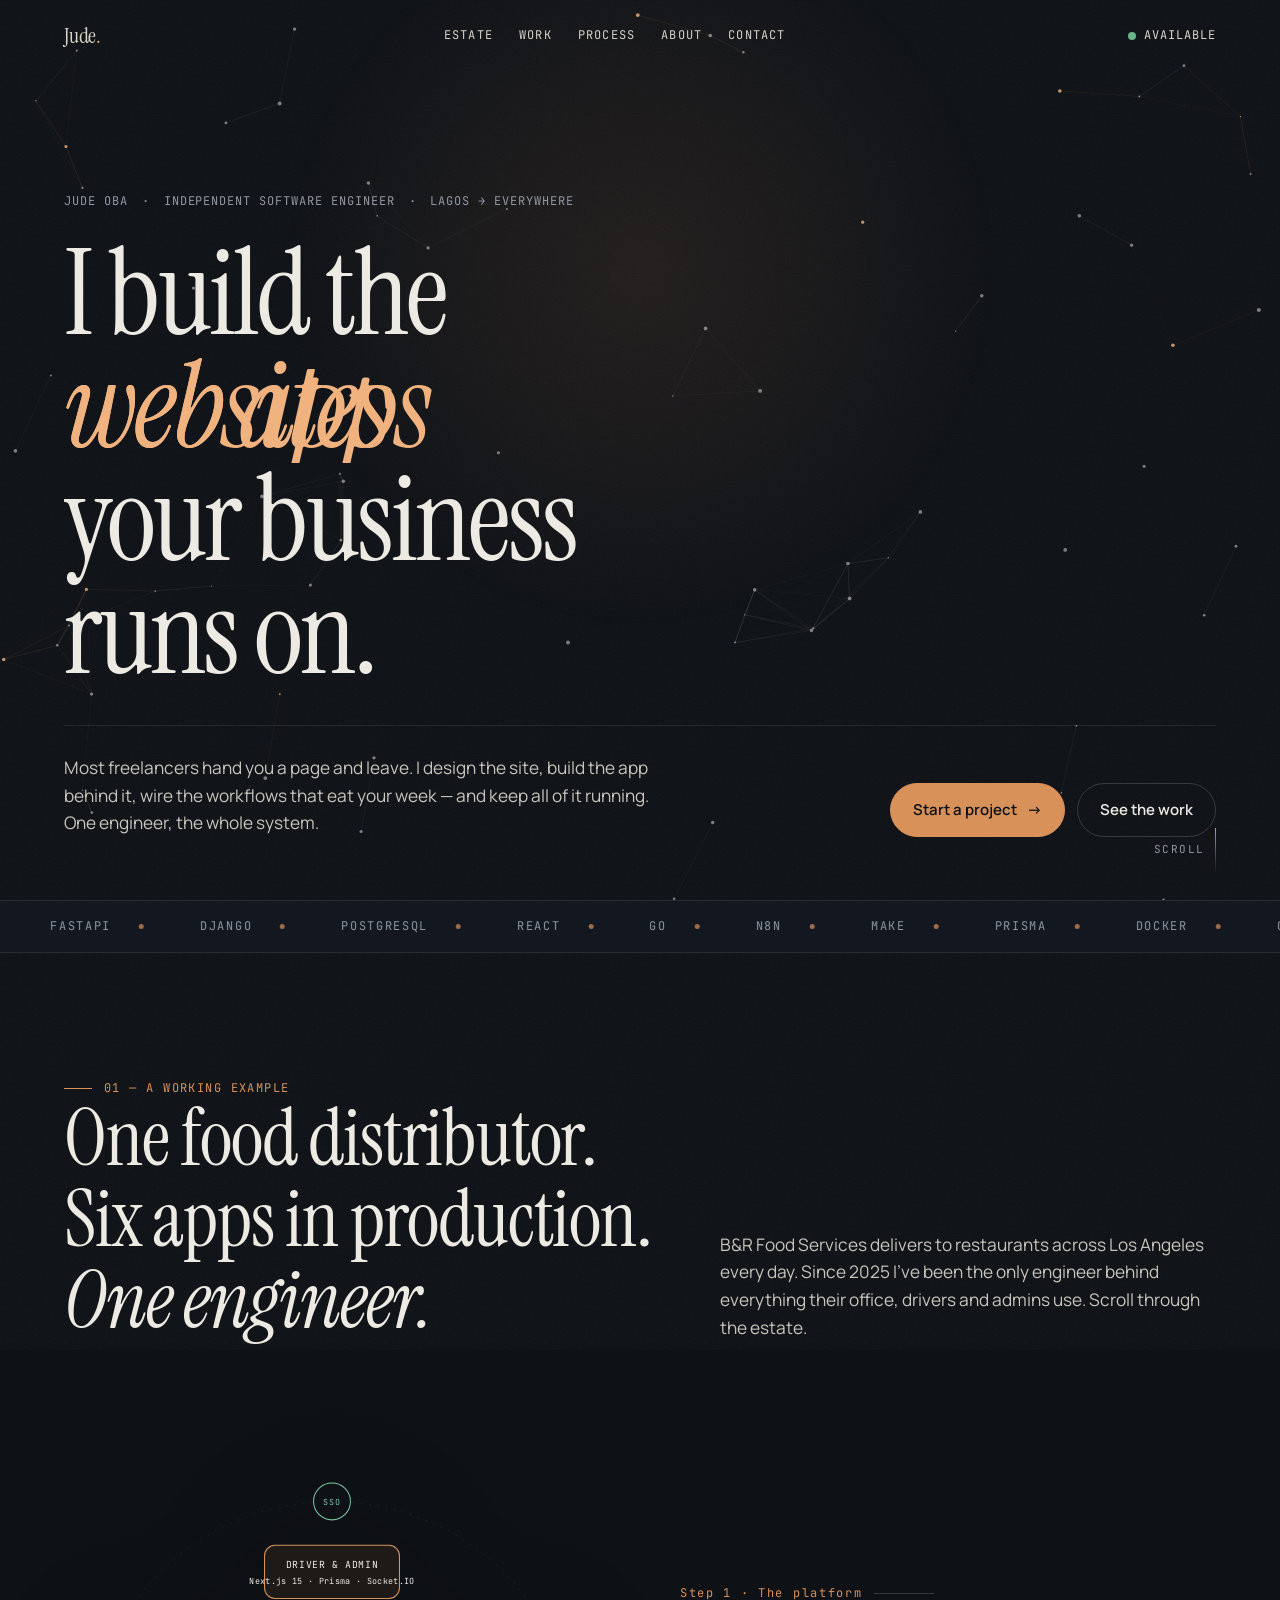
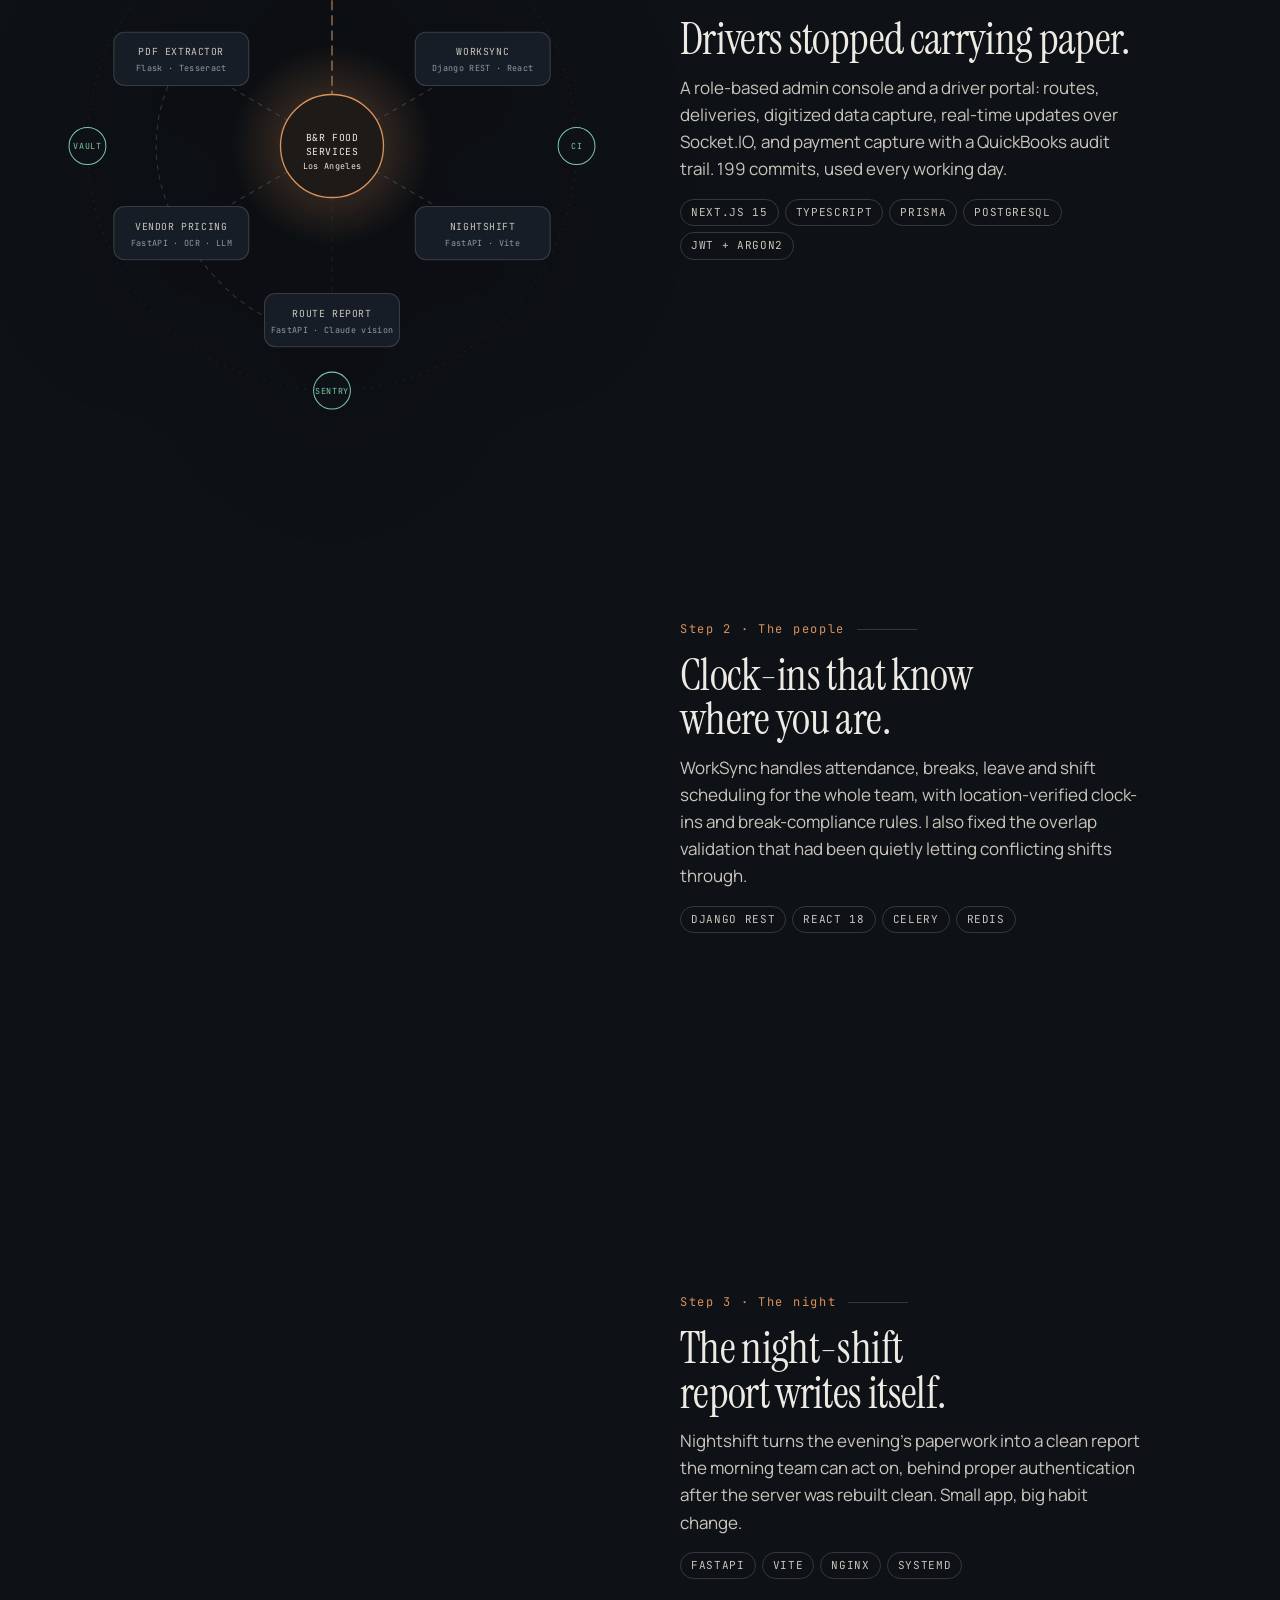
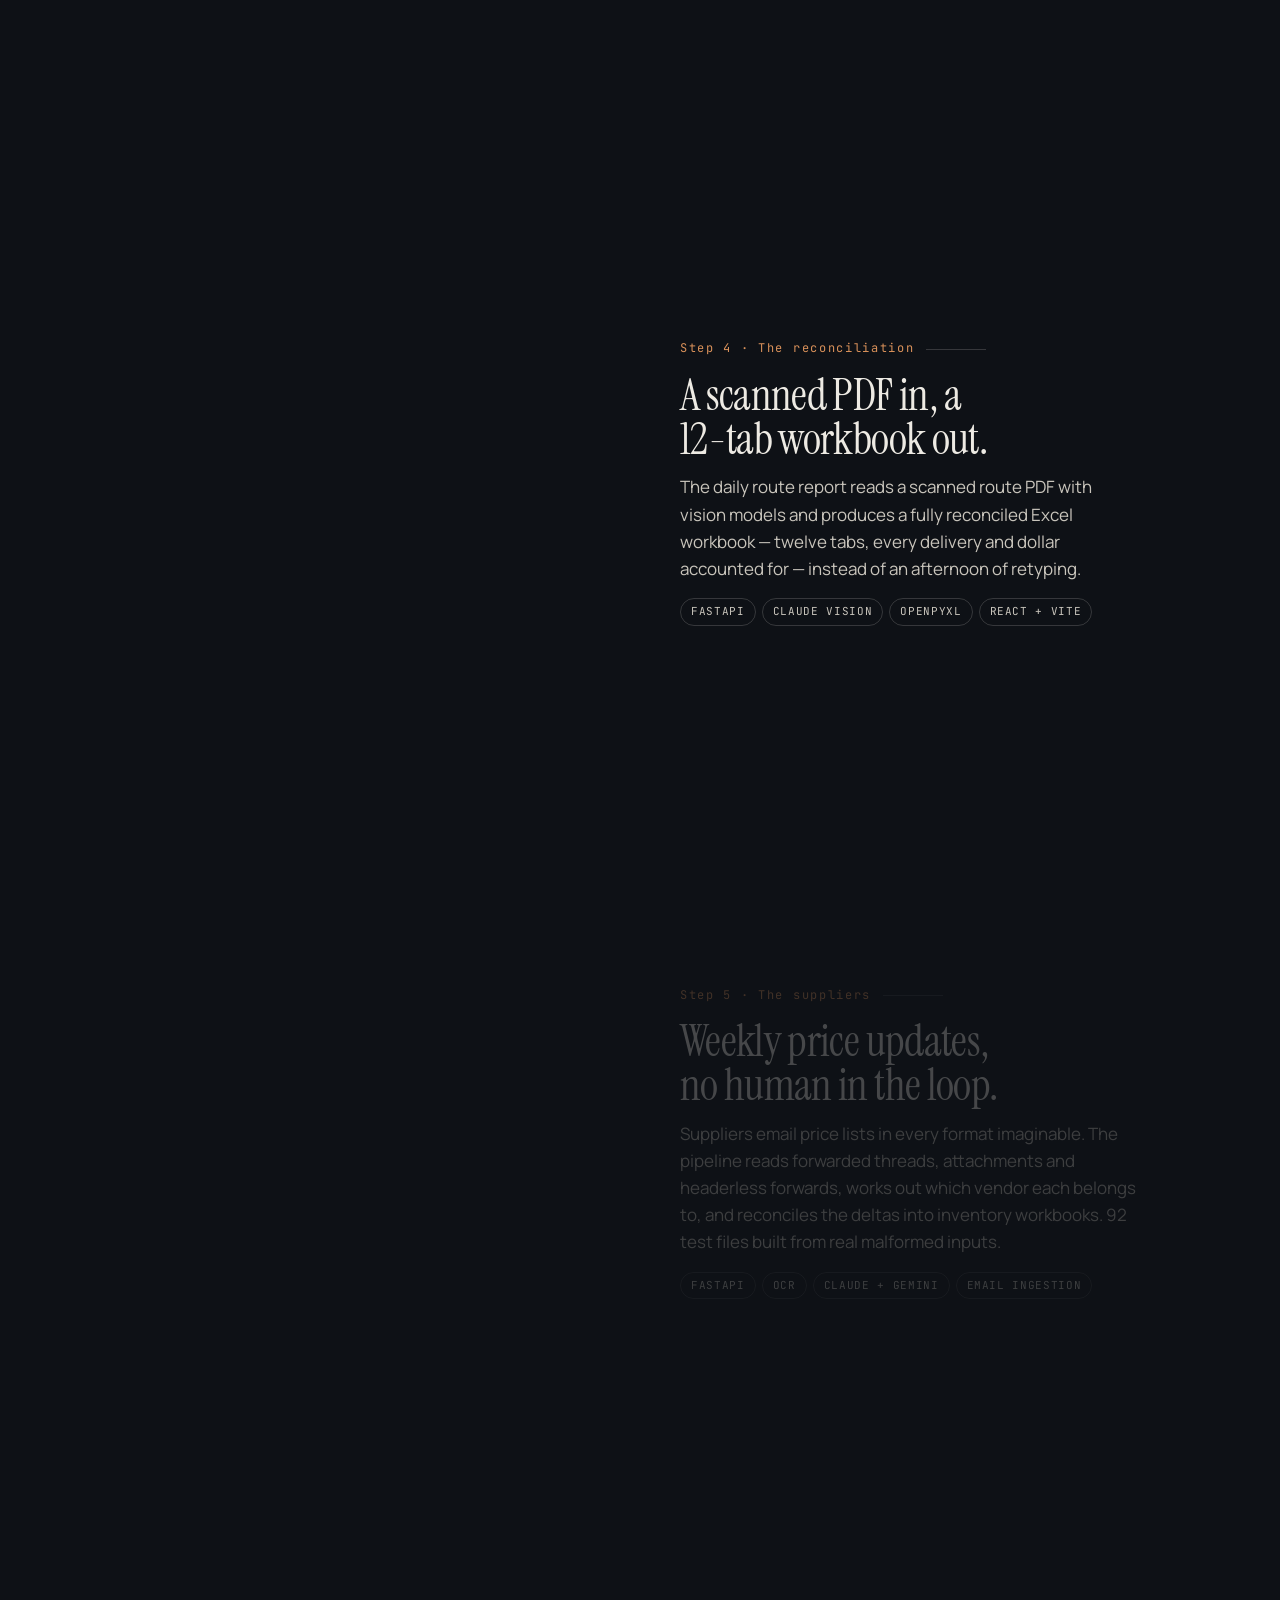
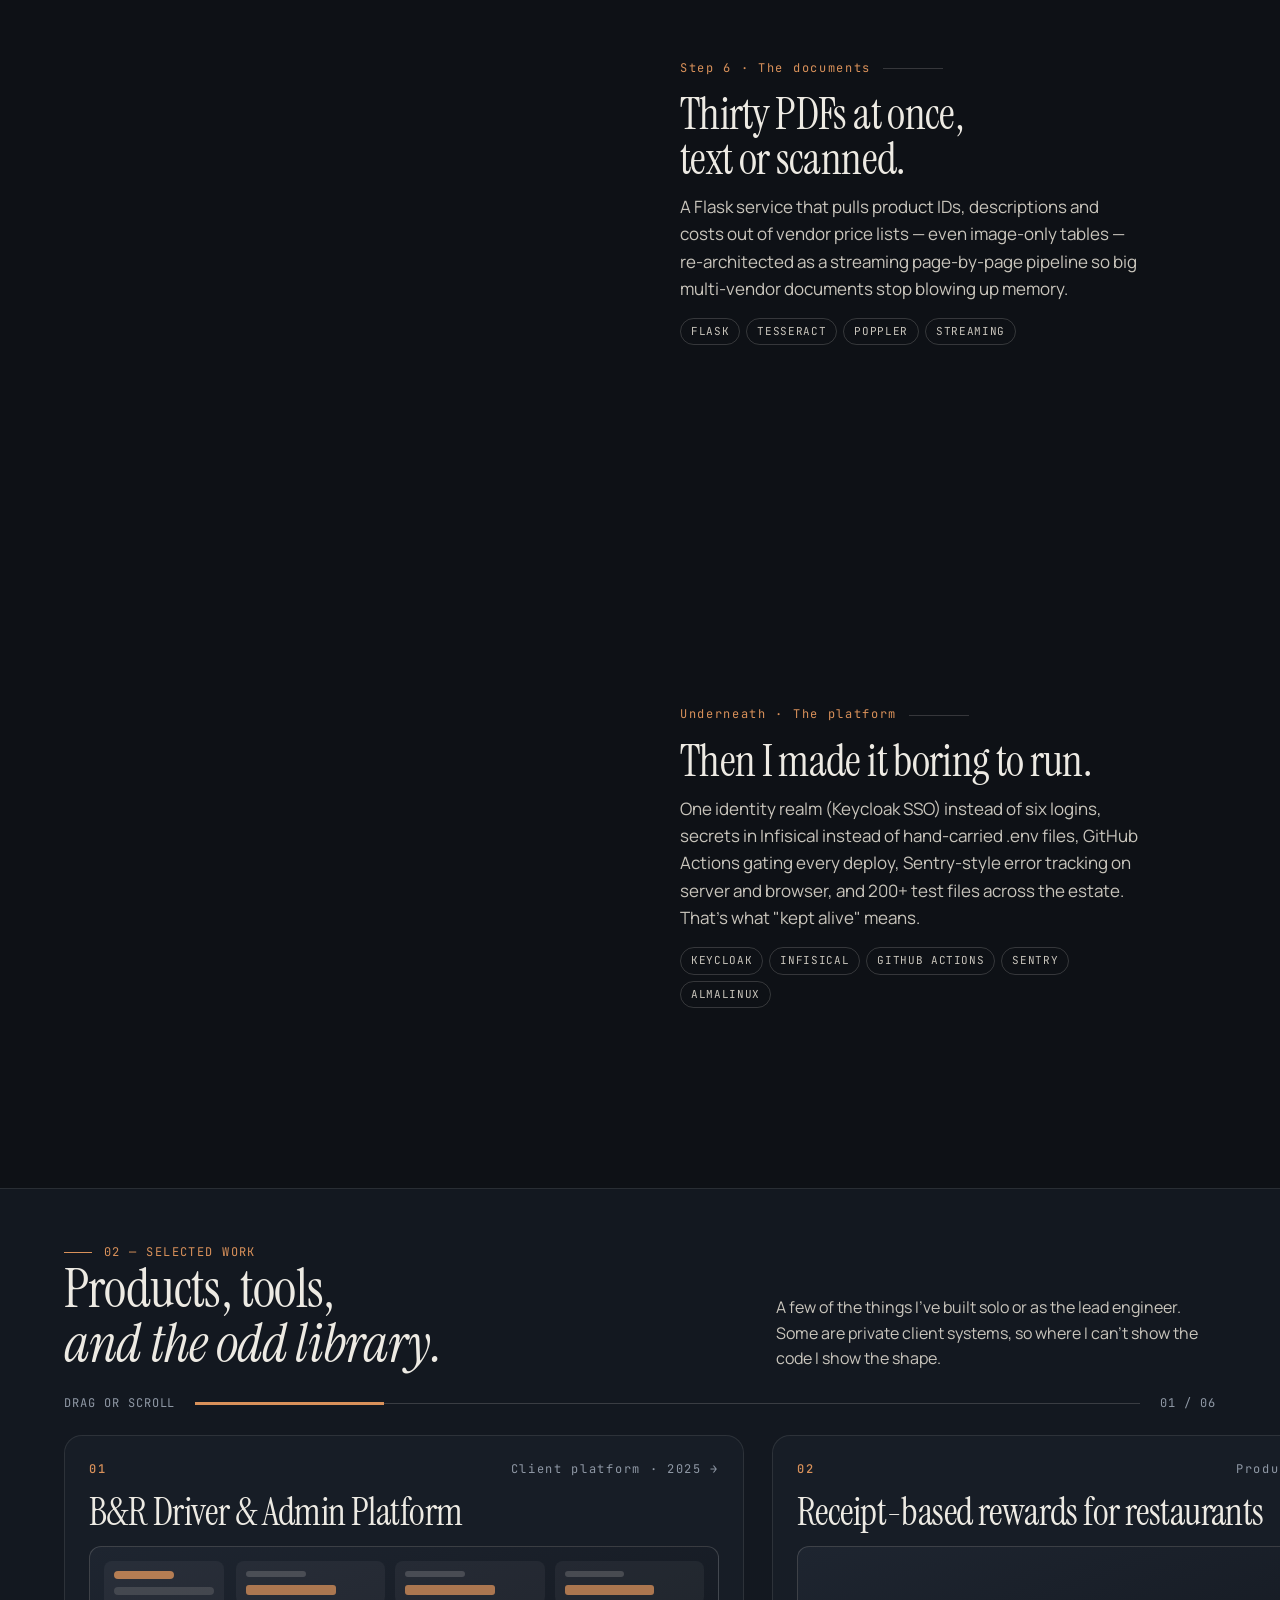
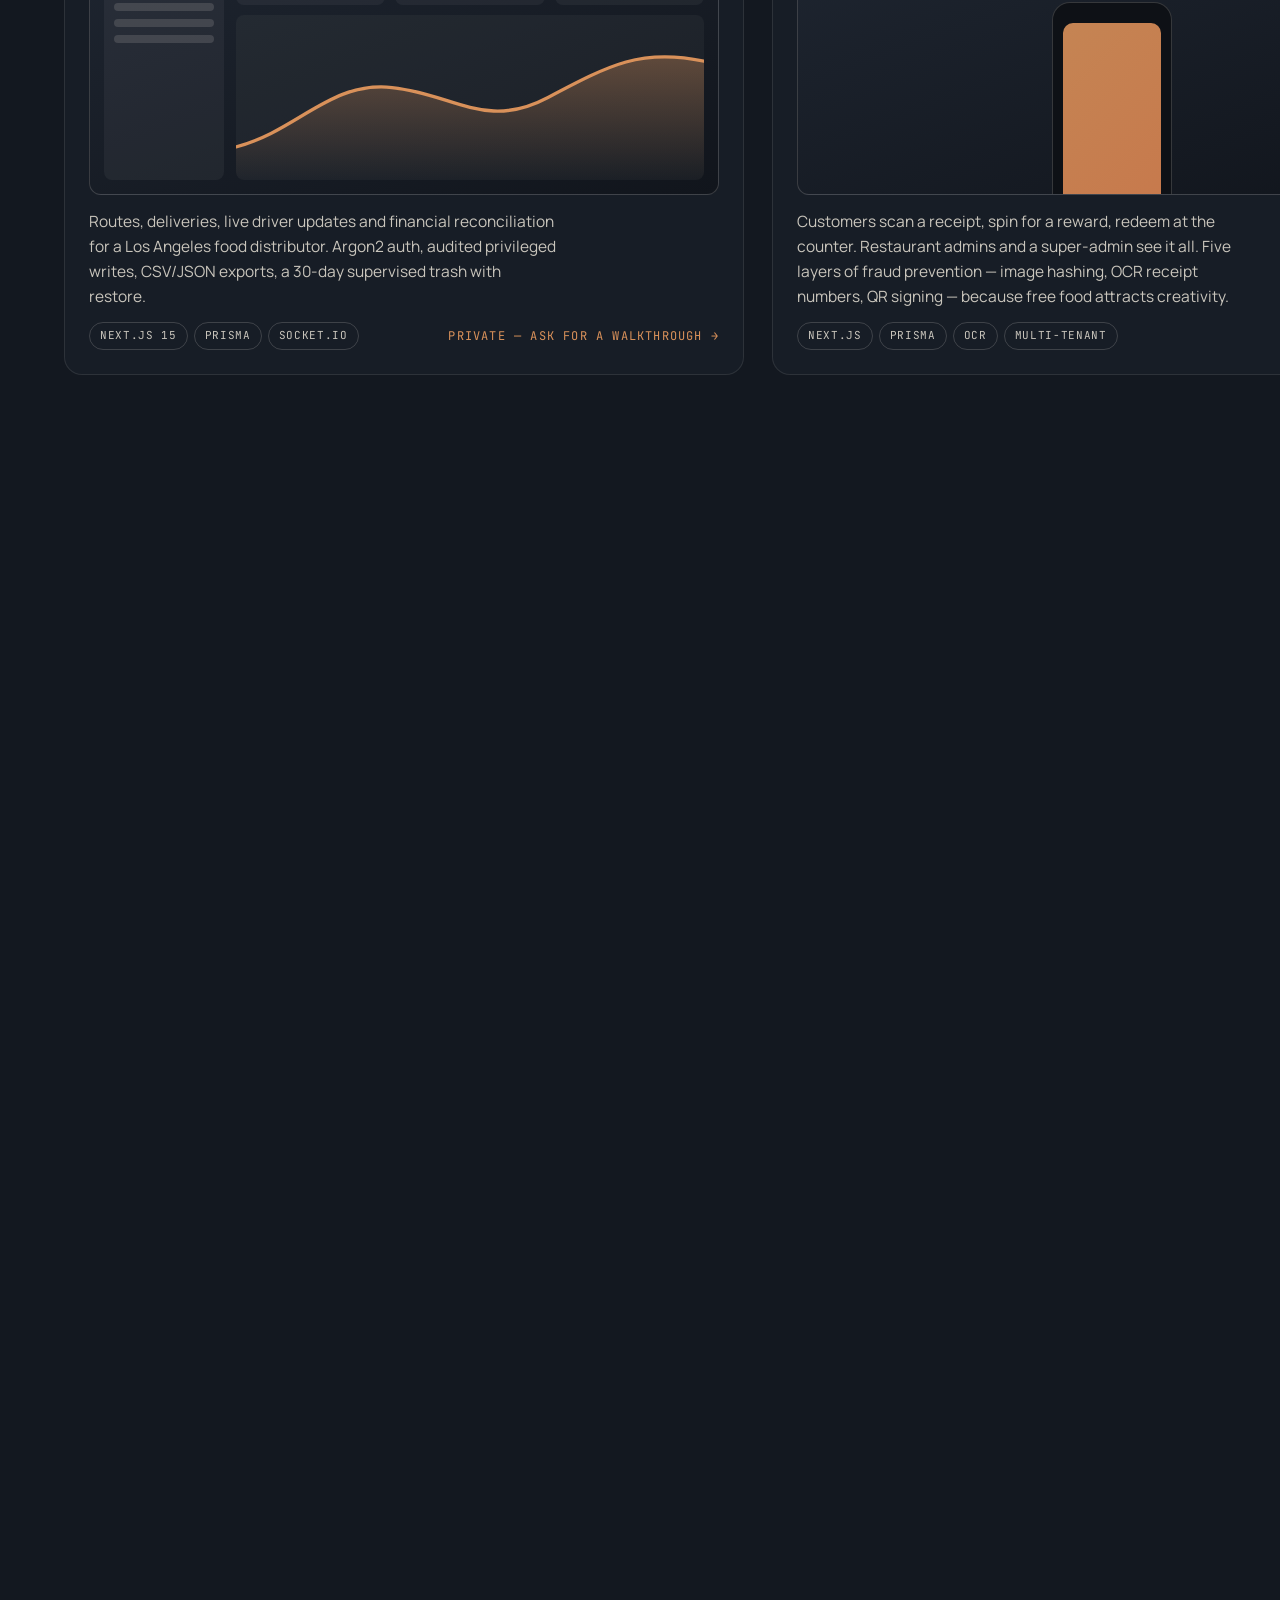
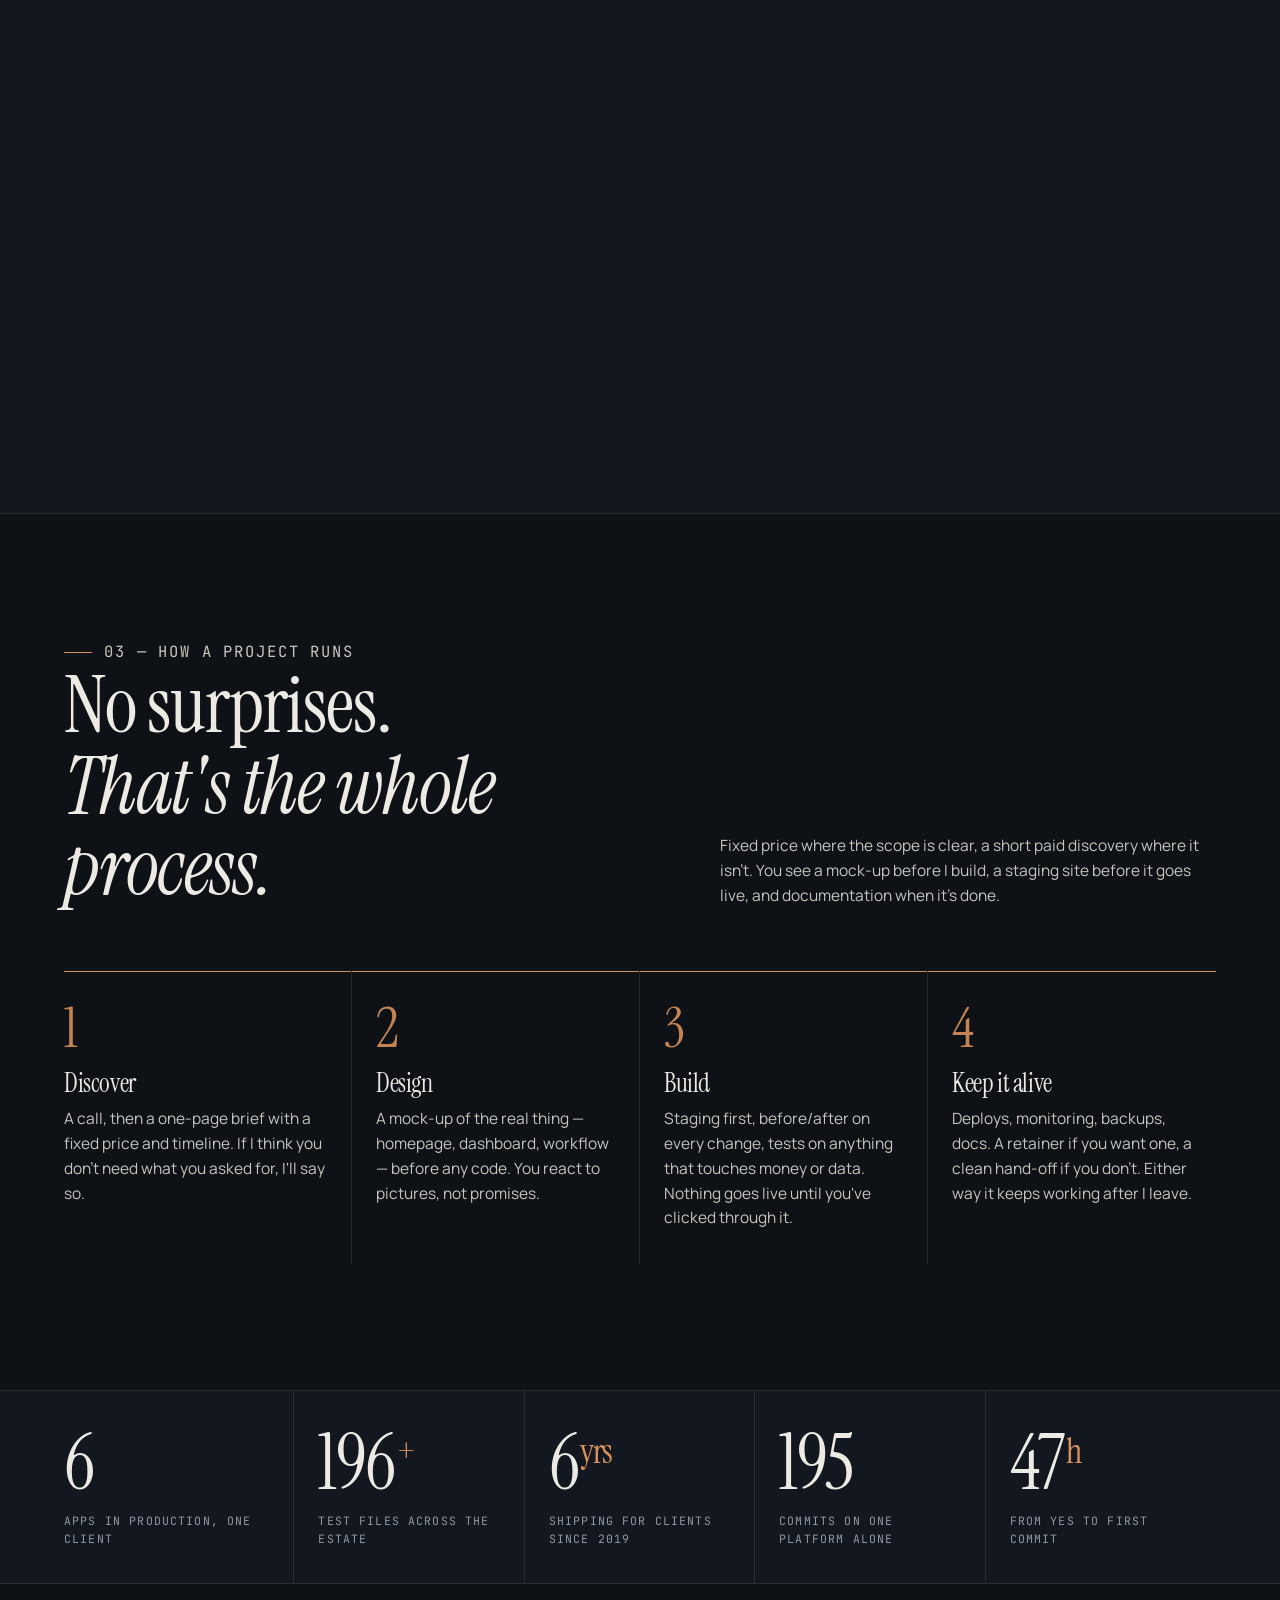
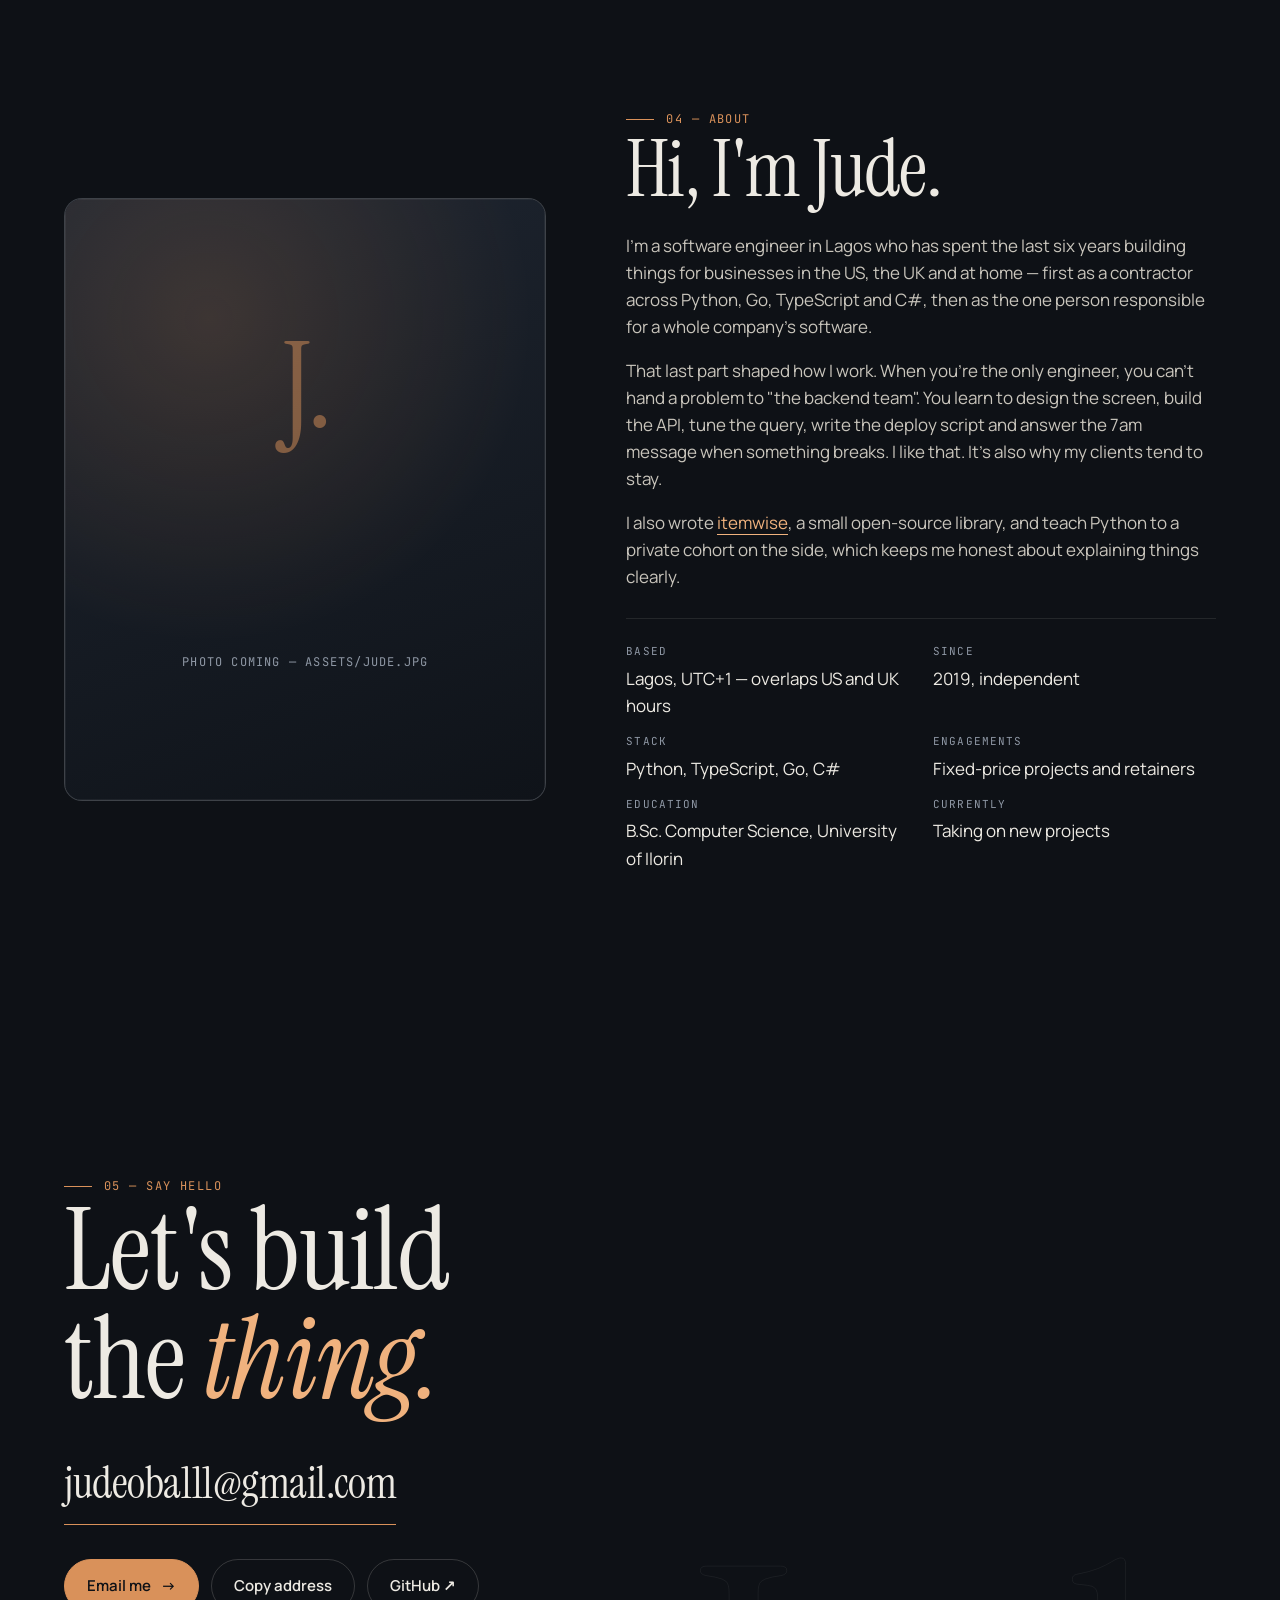
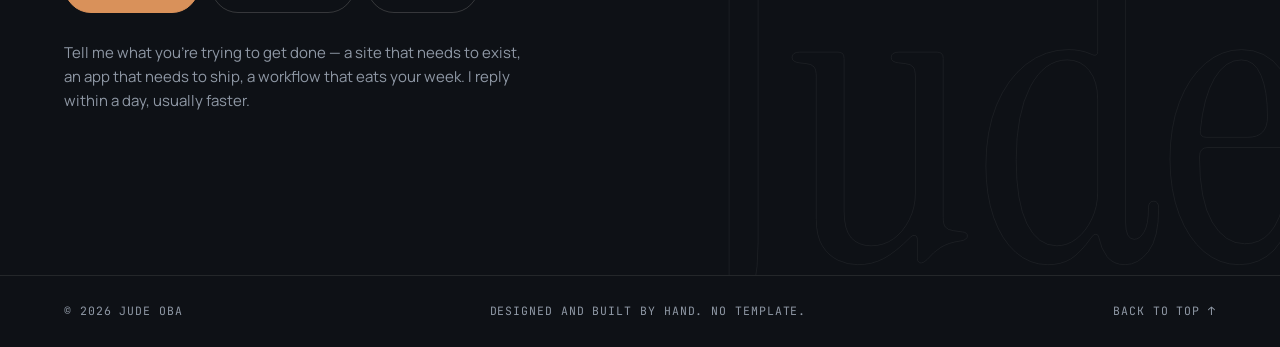
==== index.html @ 5d30a0a3 "Portfolio: scrollytelling site for judedesigns.github.io" ====
<!doctype html>
<html lang="en" class="no-js">
<head>
<meta charset="utf-8">
<meta name="viewport" content="width=device-width,initial-scale=1,viewport-fit=cover">
<title>Jude Oba — websites, web apps and automations, built as one system</title>
<meta name="description" content="Jude Oba is an independent software engineer who designs, builds and keeps alive the websites, web apps and automations small businesses run on. Remote, UTC+1.">
<meta name="theme-color" content="#0E1116">
<meta property="og:title" content="Jude Oba — I build the systems businesses run on">
<meta property="og:description" content="Websites, web apps and automations — designed, built and kept alive by one engineer.">
<meta property="og:type" content="website">
<meta property="og:url" content="https://judedesigns.github.io/">
<meta property="og:image" content="https://judedesigns.github.io/assets/og.png">
<link rel="icon" href="assets/favicon.svg" type="image/svg+xml">
<link rel="preconnect" href="https://fonts.googleapis.com">
<link rel="preconnect" href="https://fonts.gstatic.com" crossorigin>
<link rel="stylesheet" href="https://fonts.googleapis.com/css2?family=Instrument+Serif:ital@0;1&family=Manrope:wght@400;500;600;700&family=JetBrains+Mono:wght@400;500&display=swap">
<link rel="stylesheet" href="styles.css">
<script>document.documentElement.classList.replace('no-js','js')</script>
</head>
<body>

<div class="intro" id="intro" aria-hidden="true"><span>Jude Oba</span></div>
<div class="glow" aria-hidden="true"></div>
<div class="grain" aria-hidden="true"></div>
<div class="progress" aria-hidden="true"><i id="progress"></i></div>

<header class="nav">
  <a class="brand" href="#top">Jude<span>.</span></a>
  <ul>
    <li><a href="#estate">Estate</a></li>
    <li><a href="#work">Work</a></li>
    <li><a href="#process">Process</a></li>
    <li><a href="#about">About</a></li>
    <li><a href="#contact">Contact</a></li>
  </ul>
  <a class="status" href="#contact"><i></i>Available</a>
</header>

<main id="top">

<!-- ============ HERO ============ -->
<section class="hero" id="hero">
  <canvas id="field" aria-hidden="true"></canvas>
  <div class="wrap">
    <div class="kicker" data-reveal>
      <span class="mono">Jude Oba</span>
      <span class="mono">·</span>
      <span class="mono">Independent software engineer</span>
      <span class="mono">·</span>
      <span class="mono">Lagos → everywhere</span>
    </div>
    <h1 id="h1">
      <span class="line" data-reveal-line><span>I build the</span></span>
      <span class="line" data-reveal-line><span><em class="rot" id="rot"><span class="on">websites</span><span>web apps</span><span>automations</span><span>whole system</span></em></span></span>
      <span class="line" data-reveal-line><span>your business runs on.</span></span>
    </h1>
    <div class="sub">
      <p class="lede" data-reveal>Most freelancers hand you a page and leave. I design the site, build the app behind it, wire the workflows that eat your week — and keep all of it running. One engineer, the whole system.</p>
      <div class="cta" data-reveal>
        <a class="btn primary" href="#contact">Start a project <span class="arr">→</span></a>
        <a class="btn" href="#work">See the work</a>
      </div>
    </div>
  </div>
  <div class="scroll"><span>Scroll</span><i></i></div>
</section>

<!-- ============ MARQUEE ============ -->
<div class="marquee" aria-hidden="true">
  <div class="track" id="marquee">
    <span>Next.js</span><span>TypeScript</span><span>FastAPI</span><span>Django</span><span>PostgreSQL</span><span>React</span><span>Go</span><span>n8n</span><span>Make</span><span>Prisma</span><span>Docker</span><span>GitHub Actions</span><span>Keycloak</span><span>Claude API</span><span>OCR pipelines</span><span>GSAP</span><span>Tailwind</span><span>Celery</span><span>Redis</span><span>C# / .NET</span>
  </div>
</div>

<!-- ============ ESTATE (scrollytelling) ============ -->
<section class="chapter estate" id="estate">
  <div class="wrap">
    <div class="chapter-head">
      <div>
        <p class="eyebrow" data-reveal>01 — A working example</p>
        <h2 data-reveal>One food distributor.<br>Six apps in production.<br><em>One engineer.</em></h2>
      </div>
      <p class="lede" data-reveal>B&amp;R Food Services delivers to restaurants across Los Angeles every day. Since 2025 I've been the only engineer behind everything their office, drivers and admins use. Scroll through the estate.</p>
    </div>

    <div class="stage">
      <div class="sticky">
        <svg class="diagram" id="diagram" viewBox="0 0 640 640" role="img" aria-labelledby="dgt">
          <title id="dgt">Diagram of the six B&amp;R applications connected to a shared platform layer</title>
          <defs>
            <radialGradient id="hubg" cx="50%" cy="50%" r="50%"><stop offset="0" stop-color="#D9915A" stop-opacity=".35"/><stop offset="1" stop-color="#D9915A" stop-opacity="0"/></radialGradient>
          </defs>
          <circle class="ring" id="ring" cx="320" cy="320" r="292"/>
          <circle cx="320" cy="320" r="120" fill="url(#hubg)"/>

          <!-- links hub -> apps -->
          <path class="link" data-app="driver"  d="M320 320 L320 112"/>
          <path class="link" data-app="worksync" d="M320 320 L500 216"/>
          <path class="link" data-app="night"   d="M320 320 L500 424"/>
          <path class="link" data-app="endday"  d="M320 320 L320 528"/>
          <path class="link" data-app="vendor"  d="M320 320 L140 424"/>
          <path class="link" data-app="extract" d="M320 320 L140 216"/>
          <!-- links between apps that talk to each other -->
          <path class="link" data-app="endday" d="M140 424 Q230 560 320 528" />
          <path class="link" data-app="vendor" d="M140 216 Q80 320 140 424" />

          <!-- hub -->
          <g class="node hub on" id="hub">
            <circle class="bg" cx="320" cy="320" r="58"/>
            <text x="320" y="314" text-anchor="middle">B&amp;R Food</text>
            <text x="320" y="330" text-anchor="middle">Services</text>
            <text class="sub" x="320" y="346" text-anchor="middle">Los Angeles</text>
          </g>

          <!-- app nodes -->
          <g class="node" data-app="driver"><rect x="244" y="82" width="152" height="60" rx="12"/><text x="320" y="108" text-anchor="middle">Driver &amp; Admin</text><text class="sub" x="320" y="126" text-anchor="middle">Next.js 15 · Prisma · Socket.IO</text></g>
          <g class="node" data-app="worksync"><rect x="424" y="186" width="152" height="60" rx="12"/><text x="500" y="212" text-anchor="middle">WorkSync</text><text class="sub" x="500" y="230" text-anchor="middle">Django REST · React</text></g>
          <g class="node" data-app="night"><rect x="424" y="394" width="152" height="60" rx="12"/><text x="500" y="420" text-anchor="middle">Nightshift</text><text class="sub" x="500" y="438" text-anchor="middle">FastAPI · Vite</text></g>
          <g class="node" data-app="endday"><rect x="244" y="498" width="152" height="60" rx="12"/><text x="320" y="524" text-anchor="middle">Route Report</text><text class="sub" x="320" y="542" text-anchor="middle">FastAPI · Claude vision</text></g>
          <g class="node" data-app="vendor"><rect x="64" y="394" width="152" height="60" rx="12"/><text x="140" y="420" text-anchor="middle">Vendor Pricing</text><text class="sub" x="140" y="438" text-anchor="middle">FastAPI · OCR · LLM</text></g>
          <g class="node" data-app="extract"><rect x="64" y="186" width="152" height="60" rx="12"/><text x="140" y="212" text-anchor="middle">PDF Extractor</text><text class="sub" x="140" y="230" text-anchor="middle">Flask · Tesseract</text></g>

          <!-- platform ring nodes -->
          <g class="platform" id="platform">
            <g><circle cx="320" cy="28" r="22"/><text x="320" y="32" text-anchor="middle">SSO</text></g>
            <g><circle cx="612" cy="320" r="22"/><text x="612" y="324" text-anchor="middle">CI</text></g>
            <g><circle cx="320" cy="612" r="22"/><text x="320" y="616" text-anchor="middle">Sentry</text></g>
            <g><circle cx="28" cy="320" r="22"/><text x="28" y="324" text-anchor="middle">Vault</text></g>
          </g>
        </svg>
      </div>

      <div class="steps" id="steps">
        <article class="step" data-app="driver">
          <p class="n">Step 1 · The platform</p>
          <h3>Drivers stopped carrying paper.</h3>
          <p>A role-based admin console and a driver portal: routes, deliveries, digitized data capture, real-time updates over Socket.IO, and payment capture with a QuickBooks audit trail. 199 commits, used every working day.</p>
          <div class="tags"><span class="tag">Next.js 15</span><span class="tag">TypeScript</span><span class="tag">Prisma</span><span class="tag">PostgreSQL</span><span class="tag">JWT + Argon2</span></div>
        </article>
        <article class="step" data-app="worksync">
          <p class="n">Step 2 · The people</p>
          <h3>Clock-ins that know where you are.</h3>
          <p>WorkSync handles attendance, breaks, leave and shift scheduling for the whole team, with location-verified clock-ins and break-compliance rules. I also fixed the overlap validation that had been quietly letting conflicting shifts through.</p>
          <div class="tags"><span class="tag">Django REST</span><span class="tag">React 18</span><span class="tag">Celery</span><span class="tag">Redis</span></div>
        </article>
        <article class="step" data-app="night">
          <p class="n">Step 3 · The night</p>
          <h3>The night-shift report writes itself.</h3>
          <p>Nightshift turns the evening's paperwork into a clean report the morning team can act on, behind proper authentication after the server was rebuilt clean. Small app, big habit change.</p>
          <div class="tags"><span class="tag">FastAPI</span><span class="tag">Vite</span><span class="tag">nginx</span><span class="tag">systemd</span></div>
        </article>
        <article class="step" data-app="endday">
          <p class="n">Step 4 · The reconciliation</p>
          <h3>A scanned PDF in, a 12-tab workbook out.</h3>
          <p>The daily route report reads a scanned route PDF with vision models and produces a fully reconciled Excel workbook — twelve tabs, every delivery and dollar accounted for — instead of an afternoon of retyping.</p>
          <div class="tags"><span class="tag">FastAPI</span><span class="tag">Claude vision</span><span class="tag">openpyxl</span><span class="tag">React + Vite</span></div>
        </article>
        <article class="step" data-app="vendor">
          <p class="n">Step 5 · The suppliers</p>
          <h3>Weekly price updates, no human in the loop.</h3>
          <p>Suppliers email price lists in every format imaginable. The pipeline reads forwarded threads, attachments and headerless forwards, works out which vendor each belongs to, and reconciles the deltas into inventory workbooks. 92 test files built from real malformed inputs.</p>
          <div class="tags"><span class="tag">FastAPI</span><span class="tag">OCR</span><span class="tag">Claude + Gemini</span><span class="tag">Email ingestion</span></div>
        </article>
        <article class="step" data-app="extract">
          <p class="n">Step 6 · The documents</p>
          <h3>Thirty PDFs at once, text or scanned.</h3>
          <p>A Flask service that pulls product IDs, descriptions and costs out of vendor price lists — even image-only tables — re-architected as a streaming page-by-page pipeline so big multi-vendor documents stop blowing up memory.</p>
          <div class="tags"><span class="tag">Flask</span><span class="tag">Tesseract</span><span class="tag">Poppler</span><span class="tag">Streaming</span></div>
        </article>
        <article class="step" data-app="platform">
          <p class="n">Underneath · The platform</p>
          <h3>Then I made it boring to run.</h3>
          <p>One identity realm (Keycloak SSO) instead of six logins, secrets in Infisical instead of hand-carried .env files, GitHub Actions gating every deploy, Sentry-style error tracking on server and browser, and 200+ test files across the estate. That's what "kept alive" means.</p>
          <div class="tags"><span class="tag">Keycloak</span><span class="tag">Infisical</span><span class="tag">GitHub Actions</span><span class="tag">Sentry</span><span class="tag">AlmaLinux</span></div>
        </article>
      </div>
    </div>
  </div>
</section>

<!-- ============ WORK ============ -->
<section class="chapter work" id="work">
  <div class="wrap">
    <div class="chapter-head">
      <div>
        <p class="eyebrow" data-reveal>02 — Selected work</p>
        <h2 data-reveal>Products, tools,<br><em>and the odd library.</em></h2>
      </div>
      <p class="lede" data-reveal>A few of the things I've built solo or as the lead engineer. Some are private client systems, so where I can't show the code I show the shape.</p>
    </div>
  </div>
  <div class="pin" id="workPin">
    <div class="hint mono"><span>Drag or scroll</span><span class="bar"><i id="railbar"></i></span><span id="railcount">01 / 06</span></div>
    <div class="rail" id="rail">

      <article class="card">
        <div class="idx"><b>01</b><span>Client platform · 2025 →</span></div>
        <h3>B&amp;R Driver &amp; Admin Platform</h3>
        <div class="frame">
          <div class="ui">
            <div class="side"><i></i><i></i><i></i><i></i><i></i></div>
            <div class="main">
              <div class="kpis"><b></b><b></b><b></b></div>
              <div class="chart"><svg viewBox="0 0 300 100" preserveAspectRatio="none"><defs><linearGradient id="cg" x1="0" x2="0" y1="0" y2="1"><stop offset="0" stop-color="#D9915A" stop-opacity=".35"/><stop offset="1" stop-color="#D9915A" stop-opacity="0"/></linearGradient></defs><path class="area" d="M0 80 C40 70 60 40 100 44 S160 70 200 50 S260 20 300 28 L300 100 L0 100Z"/><path d="M0 80 C40 70 60 40 100 44 S160 70 200 50 S260 20 300 28"/></svg></div>
            </div>
          </div>
        </div>
        <p class="desc">Routes, deliveries, live driver updates and financial reconciliation for a Los Angeles food distributor. Argon2 auth, audited privileged writes, CSV/JSON exports, a 30-day supervised trash with restore.</p>
        <div class="foot"><div class="tags"><span class="tag">Next.js 15</span><span class="tag">Prisma</span><span class="tag">Socket.IO</span></div><a href="#contact">Private — ask for a walkthrough →</a></div>
      </article>

      <article class="card">
        <div class="idx"><b>02</b><span>Product · multi-tenant</span></div>
        <h3>Receipt-based rewards for restaurants</h3>
        <div class="frame f-mobile"><div class="ui"><div class="phone"><i style="width:40%"></i><i class="hero"></i><i></i><i style="width:70%"></i><i style="width:55%"></i><i class="btn"></i></div></div></div>
        <p class="desc">Customers scan a receipt, spin for a reward, redeem at the counter. Restaurant admins and a super-admin see it all. Five layers of fraud prevention — image hashing, OCR receipt numbers, QR signing — because free food attracts creativity.</p>
        <div class="foot"><div class="tags"><span class="tag">Next.js</span><span class="tag">Prisma</span><span class="tag">OCR</span><span class="tag">Multi-tenant</span></div><a href="#contact">Ask about it →</a></div>
      </article>

      <article class="card">
        <div class="idx"><b>03</b><span>Automation platform</span></div>
        <h3>Apex Engine — AI video at channel scale</h3>
        <div class="frame f-pipe"><div class="ui"><div class="pipe"><b class="on" data-l="Script"></b><b class="on" data-l="Voice"></b><b class="on" data-l="Render"></b><b data-l="Review"></b><b data-l="Publish"></b></div></div></div>
        <p class="desc">Generates, reviews and publishes AI-made video across up to ten YouTube channels, with content-uniqueness checks and a human-in-the-loop approval step before anything goes live. Celery workers, FFmpeg, four AI providers behind one interface.</p>
        <div class="foot"><div class="tags"><span class="tag">FastAPI</span><span class="tag">Celery + Redis</span><span class="tag">FFmpeg</span><span class="tag">Docker</span></div><a href="#contact">Ask about it →</a></div>
      </article>

      <article class="card">
        <div class="idx"><b>04</b><span>Open source · PyPI</span></div>
        <h3>itemwise</h3>
        <div class="frame f-term"><div class="ui"><pre>$ <b>itemwise</b> analyze results.json

  items                40
  models compared      12
  Cronbach's alpha     <s>0.860</s>  (good)
  carrying signal      48%
  dead weight          <u>52%</u> of every run

<u>BACKWARDS ITEMS (3)</u> — fix these first
  format-00   r_pb=-0.41   weaker models pass more often
  ...</pre></div></div>
        <p class="desc">Applies classical test theory — the maths behind certification exams — to LLM eval suites and tells you which cases carry signal and which just cost money. Finds broken graders before they ship as "results". Zero dependencies.</p>
        <div class="foot"><div class="tags"><span class="tag">Python</span><span class="tag">Statistics</span><span class="tag">CLI</span></div><a href="https://github.com/JudeDesigns/itemwise" target="_blank" rel="noopener">GitHub ↗</a></div>
      </article>

      <article class="card">
        <div class="idx"><b>05</b><span>Client platform</span></div>
        <h3>WorkSync — workforce management</h3>
        <div class="frame">
          <div class="ui">
            <div class="side"><i></i><i></i><i></i><i></i></div>
            <div class="main">
              <div class="kpis"><b></b><b></b><b></b></div>
              <div class="chart"><svg viewBox="0 0 300 100" preserveAspectRatio="none"><path class="area" d="M0 60 L30 62 L60 40 L90 48 L120 30 L150 36 L180 22 L210 30 L240 18 L270 26 L300 12 L300 100 L0 100Z"/><path d="M0 60 L30 62 L60 40 L90 48 L120 30 L150 36 L180 22 L210 30 L240 18 L270 26 L300 12"/></svg></div>
            </div>
          </div>
        </div>
        <p class="desc">Time tracking with location verification, break compliance, leave approvals, shift scheduling, overtime reporting and real-time notifications. 121 commits; deployed with its own nginx and systemd scripts.</p>
        <div class="foot"><div class="tags"><span class="tag">Django REST</span><span class="tag">React 18</span><span class="tag">Celery</span></div><a href="#contact">Ask about it →</a></div>
      </article>

      <article class="card">
        <div class="idx"><b>06</b><span>Agency site · design system</span></div>
        <h3>CreonTek — a site that moves like a deck</h3>
        <div class="frame"><div class="ui" style="grid-template-columns:1fr;place-items:center"><div style="width:70%;font-family:var(--serif);font-size:clamp(22px,3vw,34px);color:var(--ink);text-align:center;line-height:1.1">Websites. Apps. Automations.<br><span style="color:var(--copper-2);font-style:italic">Built as one system.</span></div></div></div>
        <p class="desc">A Turborepo monorepo for an agency and its three studio sub-sites, sharing one design-system package so a rebrand is a one-file change. On desktop the homepage is an input-driven state deck — every transition identical, everything honouring reduced motion.</p>
        <div class="foot"><div class="tags"><span class="tag">Next.js</span><span class="tag">GSAP</span><span class="tag">Turborepo</span><span class="tag">Tailwind v4</span></div><a href="#contact">Ask about it →</a></div>
      </article>

    </div>
  </div>
</section>

<!-- ============ PROCESS ============ -->
<section class="chapter process" id="process">
  <div class="wrap">
    <div class="chapter-head">
      <div>
        <p class="eyebrow" data-reveal>03 — How a project runs</p>
        <h2 data-reveal>No surprises.<br><em>That's the whole process.</em></h2>
      </div>
      <p class="lede" data-reveal>Fixed price where the scope is clear, a short paid discovery where it isn't. You see a mock-up before I build, a staging site before it goes live, and documentation when it's done.</p>
    </div>
    <ol>
      <li data-step><div class="num">1</div><h3>Discover</h3><p>A call, then a one-page brief with a fixed price and timeline. If I think you don't need what you asked for, I'll say so.</p></li>
      <li data-step><div class="num">2</div><h3>Design</h3><p>A mock-up of the real thing — homepage, dashboard, workflow — before any code. You react to pictures, not promises.</p></li>
      <li data-step><div class="num">3</div><h3>Build</h3><p>Staging first, before/after on every change, tests on anything that touches money or data. Nothing goes live until you've clicked through it.</p></li>
      <li data-step><div class="num">4</div><h3>Keep it alive</h3><p>Deploys, monitoring, backups, docs. A retainer if you want one, a clean hand-off if you don't. Either way it keeps working after I leave.</p></li>
    </ol>
  </div>
</section>

<!-- ============ NUMBERS ============ -->
<section class="numbers" id="numbers">
  <div class="wrap">
    <div class="grid">
      <div class="stat" data-reveal><div class="v"><span data-count="6">0</span></div><div class="l">Apps in production, one client</div></div>
      <div class="stat" data-reveal><div class="v"><span data-count="200">0</span><sup>+</sup></div><div class="l">Test files across the estate</div></div>
      <div class="stat" data-reveal><div class="v"><span data-count="6">0</span><sup>yrs</sup></div><div class="l">Shipping for clients since 2019</div></div>
      <div class="stat" data-reveal><div class="v"><span data-count="199">0</span></div><div class="l">Commits on one platform alone</div></div>
      <div class="stat" data-reveal><div class="v"><span data-count="48">0</span><sup>h</sup></div><div class="l">From yes to first commit</div></div>
    </div>
  </div>
</section>

<!-- ============ ABOUT ============ -->
<section class="chapter about" id="about">
  <div class="wrap">
    <div class="grid">
      <div class="photo" data-reveal>
        <!-- Drop your photo at assets/jude.jpg and remove the placeholder div below -->
        <div class="ph"><b>J.</b><span>Photo coming — assets/jude.jpg</span></div>
      </div>
      <div>
        <p class="eyebrow" data-reveal>04 — About</p>
        <h2 data-reveal>Hi, I'm Jude.</h2>
        <div class="bio" style="margin-top:22px">
          <p data-reveal>I'm a software engineer in Lagos who has spent the last six years building things for businesses in the US, the UK and at home — first as a contractor across Python, Go, TypeScript and C#, then as the one person responsible for a whole company's software.</p>
          <p data-reveal>That last part shaped how I work. When you're the only engineer, you can't hand a problem to "the backend team". You learn to design the screen, build the API, tune the query, write the deploy script and answer the 7am message when something breaks. I like that. It's also why my clients tend to stay.</p>
          <p data-reveal>I also wrote <a href="https://github.com/JudeDesigns/itemwise" style="color:var(--copper-2);border-bottom:1px solid currentColor">itemwise</a>, a small open-source library, and teach Python to a private cohort on the side, which keeps me honest about explaining things clearly.</p>
        </div>
        <dl class="facts" data-reveal>
          <div><dt>Based</dt><dd>Lagos, UTC+1 — overlaps US and UK hours</dd></div>
          <div><dt>Since</dt><dd>2019, independent</dd></div>
          <div><dt>Stack</dt><dd>Python, TypeScript, Go, C#</dd></div>
          <div><dt>Engagements</dt><dd>Fixed-price projects and retainers</dd></div>
          <div><dt>Education</dt><dd>B.Sc. Computer Science, University of Ilorin</dd></div>
          <div><dt>Currently</dt><dd>Taking on new projects</dd></div>
        </dl>
      </div>
    </div>
  </div>
</section>

<!-- ============ CONTACT ============ -->
<section class="contact" id="contact">
  <div class="bgword" aria-hidden="true">Jude</div>
  <div class="wrap">
    <p class="eyebrow" data-reveal>05 — Say hello</p>
    <h2 class="serif" data-reveal>Let's build<br>the <em>thing.</em></h2>
    <a class="big" href="mailto:judeoba111@gmail.com?subject=Project%20enquiry" data-reveal>judeoba111@gmail.com</a>
    <div class="row" data-reveal>
      <a class="btn primary" href="mailto:judeoba111@gmail.com?subject=Project%20enquiry">Email me <span class="arr">→</span></a>
      <button class="btn" id="copy" type="button">Copy address</button>
      <a class="btn" href="https://github.com/JudeDesigns" target="_blank" rel="noopener">GitHub ↗</a>
    </div>
    <p class="note" data-reveal>Tell me what you're trying to get done — a site that needs to exist, an app that needs to ship, a workflow that eats your week. I reply within a day, usually faster.</p>
  </div>
</section>

</main>

<footer>
  <span>© <span id="year">2026</span> Jude Oba</span>
  <span>Designed and built by hand. No template.</span>
  <a href="#top">Back to top ↑</a>
</footer>

<div class="toast" id="toast">Copied</div>

<script src="assets/vendor/gsap.min.js"></script>
<script src="assets/vendor/ScrollTrigger.min.js"></script>
<script src="assets/vendor/lenis.min.js"></script>
<script src="main.js"></script>
</body>
</html>
---- styles.css ----
/* Jude Oba — portfolio. One committed visual world: graphite, paper, copper. */
:root{
  --bg:#0E1116; --bg-2:#131820; --surface:#171D26; --surface-2:#1E2530;
  --ink:#EDEAE3; --ink-2:#C9C5BC; --muted:#8F98A5; --faint:#5C6673;
  --line:rgba(237,234,227,.10); --line-2:rgba(237,234,227,.18);
  --copper:#D9915A; --copper-2:#F0B27E; --copper-deep:#9C5A2C; --copper-glow:rgba(217,145,90,.22);
  --live:#7BC8A4; --ember:#E3663F;
  --serif:"Instrument Serif",Georgia,"Times New Roman",serif;
  --sans:"Manrope",system-ui,-apple-system,"Segoe UI",sans-serif;
  --mono:"JetBrains Mono",ui-monospace,SFMono-Regular,Menlo,monospace;
  --ease:cubic-bezier(.16,1,.3,1);
  --gutter:clamp(20px,5vw,72px);
  --maxw:1280px;
}
*{box-sizing:border-box}
html{scroll-behavior:auto;-webkit-text-size-adjust:100%}
html.lenis,html.lenis body{height:auto}
.lenis.lenis-smooth{scroll-behavior:auto!important}
.lenis.lenis-smooth [data-lenis-prevent]{overscroll-behavior:contain}
.lenis.lenis-stopped{overflow:hidden}
body{margin:0;background:var(--bg);color:var(--ink);font-family:var(--sans);font-size:17px;line-height:1.6;-webkit-font-smoothing:antialiased;overflow-x:hidden}
a{color:inherit;text-decoration:none}
img,svg,video{max-width:100%;display:block}
button{font:inherit;color:inherit;background:none;border:0;cursor:pointer}
::selection{background:var(--copper);color:#0E1116}
:focus-visible{outline:2px solid var(--copper);outline-offset:3px}

/* ---------- utilities ---------- */
.wrap{max-width:var(--maxw);margin:0 auto;padding-inline:var(--gutter)}
.mono{font-family:var(--mono);font-size:12px;letter-spacing:.08em;text-transform:uppercase;color:var(--muted)}
.serif{font-family:var(--serif);font-weight:400}
.serif em,.serif i{font-style:italic;color:var(--copper-2)}
.eyebrow{display:flex;align-items:center;gap:12px;font-family:var(--mono);font-size:12px;letter-spacing:.12em;text-transform:uppercase;color:var(--copper)}
.eyebrow::before{content:"";width:28px;height:1px;background:var(--copper)}
h1,h2,h3{margin:0;font-weight:400;text-wrap:balance;line-height:1.02;letter-spacing:-.015em}
h2{font-family:var(--serif);font-size:clamp(40px,6.2vw,84px)}
h3{font-family:var(--serif);font-size:clamp(28px,3.4vw,44px)}
p{margin:0}
.lede{font-size:clamp(17px,1.35vw,21px);color:var(--ink-2);max-width:56ch}
.btn{display:inline-flex;align-items:center;gap:10px;padding:14px 22px;border-radius:999px;border:1px solid var(--line-2);font-weight:600;font-size:15px;transition:border-color .3s var(--ease),background .3s var(--ease),transform .3s var(--ease);will-change:transform}
.btn:hover{border-color:var(--copper);transform:translateY(-1px)}
.btn.primary{background:var(--copper);border-color:var(--copper);color:#0E1116}
.btn.primary:hover{background:var(--copper-2);border-color:var(--copper-2)}
.btn .arr{display:inline-block;transition:transform .3s var(--ease)}
.btn:hover .arr{transform:translateX(4px)}
.tag{font-family:var(--mono);font-size:11px;letter-spacing:.06em;text-transform:uppercase;color:var(--ink-2);border:1px solid var(--line-2);border-radius:999px;padding:4px 10px;white-space:nowrap}
.tags{display:flex;flex-wrap:wrap;gap:6px}
.sr-only{position:absolute;width:1px;height:1px;overflow:hidden;clip:rect(0 0 0 0);white-space:nowrap}

/* ---------- reveal states (only when JS is running) ---------- */
.js [data-reveal]{opacity:0;transform:translateY(28px)}
.js [data-reveal].is-in{opacity:1;transform:none;transition:opacity .9s var(--ease),transform .9s var(--ease)}
.js [data-reveal-line]>*{opacity:0;transform:translateY(110%)}
.js [data-reveal-line]{overflow:hidden}
@media (prefers-reduced-motion:reduce){
  .js [data-reveal],.js [data-reveal-line]>*{opacity:1!important;transform:none!important;transition:none!important}
  *{animation-duration:.001s!important;animation-iteration-count:1!important}
}

/* ---------- cursor glow & grain ---------- */
.glow{position:fixed;inset:0;pointer-events:none;z-index:0;background:radial-gradient(600px 600px at var(--mx,50%) var(--my,30%),rgba(217,145,90,.10),transparent 60%);transition:opacity .6s}
.grain{position:fixed;inset:-50%;width:200%;height:200%;pointer-events:none;z-index:1;opacity:.045;background-image:url("data:image/svg+xml,%3Csvg xmlns='http://www.w3.org/2000/svg' width='160' height='160'%3E%3Cfilter id='n'%3E%3CfeTurbulence type='fractalNoise' baseFrequency='.9' numOctaves='2' stitchTiles='stitch'/%3E%3C/filter%3E%3Crect width='100%25' height='100%25' filter='url(%23n)'/%3E%3C/svg%3E");animation:grain 1.2s steps(4) infinite}
@keyframes grain{0%{transform:translate(0,0)}25%{transform:translate(-3%,2%)}50%{transform:translate(2%,-3%)}75%{transform:translate(-1%,-1%)}100%{transform:translate(0,0)}}
main,header.nav,footer{position:relative;z-index:2}

/* ---------- nav ---------- */
header.nav{position:fixed;top:0;left:0;right:0;z-index:50;display:flex;align-items:center;justify-content:space-between;padding:18px var(--gutter);mix-blend-mode:difference}
.nav .brand{font-family:var(--serif);font-size:22px;letter-spacing:-.01em}
.nav .brand span{color:var(--copper-2)}
.nav ul{display:flex;gap:26px;list-style:none;margin:0;padding:0;font-family:var(--mono);font-size:12px;letter-spacing:.1em;text-transform:uppercase}
.nav ul a{position:relative;padding:6px 0}
.nav ul a::after{content:"";position:absolute;left:0;bottom:0;height:1px;width:100%;background:currentColor;transform:scaleX(0);transform-origin:right;transition:transform .4s var(--ease)}
.nav ul a:hover::after{transform:scaleX(1);transform-origin:left}
.nav .status{display:flex;align-items:center;gap:8px;font-family:var(--mono);font-size:12px;letter-spacing:.08em;text-transform:uppercase}
.nav .status i{width:8px;height:8px;border-radius:50%;background:var(--live);box-shadow:0 0 0 0 rgba(123,200,164,.6);animation:pulse 2.4s infinite}
@keyframes pulse{0%{box-shadow:0 0 0 0 rgba(123,200,164,.55)}70%{box-shadow:0 0 0 10px rgba(123,200,164,0)}100%{box-shadow:0 0 0 0 rgba(123,200,164,0)}}
@media (max-width:760px){.nav ul{display:none}}

/* ---------- progress ---------- */
.progress{position:fixed;left:0;top:0;height:2px;width:100%;z-index:60;background:transparent}
.progress i{display:block;height:100%;width:100%;background:var(--copper);transform:scaleX(0);transform-origin:left}

/* ---------- hero ---------- */
.hero{position:relative;min-height:100svh;display:grid;align-items:end;padding-top:110px;padding-bottom:clamp(40px,7vh,80px);overflow:hidden}
.hero canvas{position:absolute;inset:0;width:100%;height:100%;z-index:0;opacity:.9}
.hero .wrap{position:relative;z-index:1;width:100%}
.hero .kicker{display:flex;flex-wrap:wrap;align-items:center;gap:6px 14px;margin-bottom:26px}
.hero .kicker span{white-space:nowrap}
.hero h1{font-family:var(--serif);font-size:clamp(46px,9.4vw,150px);line-height:.94;letter-spacing:-.025em;max-width:12ch}
.hero h1 .line{display:block}
.hero h1 em{font-style:italic;color:var(--copper-2)}
.hero .rot{display:inline-grid;vertical-align:baseline}
.hero .rot span{grid-area:1/1;white-space:nowrap}
.hero .rot span:not(.on){opacity:0;transform:translateY(30%)}
.hero .rot span{transition:opacity .6s var(--ease),transform .6s var(--ease)}
.hero .sub{display:grid;grid-template-columns:minmax(0,1fr) auto;gap:28px 60px;align-items:end;margin-top:clamp(28px,4vh,52px);padding-top:28px;border-top:1px solid var(--line)}
.hero .cta{display:flex;gap:12px;flex-wrap:wrap}
.hero .scroll{position:absolute;right:var(--gutter);bottom:28px;display:flex;align-items:center;gap:10px;font-family:var(--mono);font-size:11px;letter-spacing:.14em;text-transform:uppercase;color:var(--muted)}
.hero .scroll i{width:1px;height:44px;background:linear-gradient(var(--copper),transparent);animation:drop 1.8s var(--ease) infinite}
@keyframes drop{0%{transform:scaleY(0);transform-origin:top}50%{transform:scaleY(1);transform-origin:top}51%{transform-origin:bottom}100%{transform:scaleY(0);transform-origin:bottom}}
@media (max-width:760px){.hero .sub{grid-template-columns:1fr}.hero .scroll{display:none}}

/* ---------- marquee ---------- */
.marquee{border-top:1px solid var(--line);border-bottom:1px solid var(--line);overflow:hidden;padding:16px 0;background:var(--bg-2)}
.marquee .track{display:flex;gap:0;width:max-content;will-change:transform}
.marquee .track span{font-family:var(--mono);font-size:12px;letter-spacing:.14em;text-transform:uppercase;color:var(--muted);padding:0 28px;display:inline-flex;align-items:center;gap:28px}
.marquee .track span::after{content:"";width:5px;height:5px;border-radius:50%;background:var(--copper);opacity:.7}

/* ---------- sections ---------- */
section.chapter{padding-block:clamp(90px,14vh,170px)}
.chapter-head{display:grid;grid-template-columns:minmax(0,1.2fr) minmax(0,1fr);gap:28px 60px;align-items:end;margin-bottom:clamp(40px,7vh,80px)}
.chapter-head .lede{justify-self:end}
@media (max-width:900px){.chapter-head{grid-template-columns:1fr}.chapter-head .lede{justify-self:start}}

/* ---------- estate (pinned scrollytelling) ---------- */
.estate{position:relative}
.estate .stage{display:grid;grid-template-columns:minmax(0,1fr) minmax(0,1fr);gap:40px 80px;align-items:start}
.estate .sticky{position:sticky;top:12vh;height:76vh;display:grid;place-items:center}
.estate .diagram{width:min(100%,640px);aspect-ratio:1;filter:drop-shadow(0 30px 60px rgba(0,0,0,.45))}
.diagram .link{stroke:var(--line-2);stroke-width:1.2;fill:none;stroke-dasharray:6 6;opacity:.35;transition:opacity .6s var(--ease),stroke .6s var(--ease)}
.diagram .link.on{stroke:var(--copper);opacity:1;stroke-dasharray:none;animation:flow 1.6s linear infinite}
@keyframes flow{to{stroke-dashoffset:-24}}
.diagram .link.on{stroke-dasharray:12 6}
.diagram .node{transition:opacity .6s var(--ease),transform .6s var(--ease);opacity:.35;transform-box:fill-box;transform-origin:center}
.diagram .node.on{opacity:1;transform:scale(1.06)}
.diagram .node.dim{opacity:.18}
.diagram .node rect,.diagram .node circle.bg{fill:var(--surface);stroke:var(--line-2);stroke-width:1.2}
.diagram .node.on rect,.diagram .node.on circle.bg{stroke:var(--copper);fill:#1D1A17}
.diagram .node text{font-family:var(--mono);font-size:11px;letter-spacing:.06em;fill:var(--ink-2);text-transform:uppercase}
.diagram .node .sub{font-size:9.5px;fill:var(--muted);letter-spacing:.04em;text-transform:none}
.diagram .node.on text{fill:var(--ink)}
.diagram .hub circle.bg{fill:#1D1A17;stroke:var(--copper);stroke-width:1.5}
.diagram .hub text{fill:var(--copper-2);font-size:11px}
.diagram .ring{fill:none;stroke:var(--line);stroke-width:1;stroke-dasharray:2 8}
.diagram .ring.on{stroke:var(--copper);opacity:.7;animation:spin 40s linear infinite;transform-origin:center}
@keyframes spin{to{transform:rotate(360deg)}}
.diagram .platform{opacity:.28;transition:opacity .6s var(--ease)}
.diagram .platform.on{opacity:1}
.diagram .platform text{fill:var(--live);font-family:var(--mono);font-size:10px;letter-spacing:.08em;text-transform:uppercase}
.diagram .platform circle{fill:var(--bg);stroke:var(--live);stroke-width:1.2}
.estate .steps{display:flex;flex-direction:column;gap:clamp(30vh,40vh,50vh);padding-block:20vh 6vh}
.estate .step{max-width:46ch;opacity:.25;transition:opacity .5s var(--ease)}
.estate .step.is-active{opacity:1}
.estate .step .n{font-family:var(--mono);font-size:12px;color:var(--copper);letter-spacing:.14em;margin-bottom:14px;display:flex;align-items:center;gap:12px}
.estate .step .n::after{content:"";flex:1;height:1px;background:var(--line-2);max-width:60px}
.estate .step h3{margin-bottom:12px}
.estate .step p{color:var(--ink-2)}
.estate .step .tags{margin-top:16px}
@media (max-width:900px){
  .estate .stage{grid-template-columns:1fr;gap:0}
  .estate .sticky{position:sticky;top:0;height:auto;padding:64px 0 6px;background:var(--bg);z-index:3}
  .estate .sticky::after{content:"";position:absolute;left:0;right:0;bottom:-28px;height:28px;background:linear-gradient(var(--bg),transparent);pointer-events:none}
  .estate .diagram{width:min(100%,300px);aspect-ratio:1;margin:0 auto;filter:none}
  .estate .steps{gap:80px;padding-block:40px 0}
  .estate .step{opacity:.55}
}

/* ---------- work (horizontal on desktop) ---------- */
.work{background:var(--bg-2);border-top:1px solid var(--line);border-bottom:1px solid var(--line);overflow:hidden;padding-block:clamp(40px,6vh,64px)!important}
.work .chapter-head{margin-bottom:22px;align-items:end}
.work h2{font-size:clamp(34px,4.2vw,56px)}
.work .lede{font-size:16px;max-width:44ch}
.work .pin{position:relative;padding-bottom:10px}
.work .rail{display:flex;gap:28px;padding-inline:var(--gutter);will-change:transform}
.card{flex:0 0 min(78vw,680px);background:var(--surface);border:1px solid var(--line);border-radius:18px;padding:24px;display:grid;grid-template-rows:auto auto minmax(0,1fr) auto auto;gap:14px;height:min(60vh,540px);position:relative;overflow:hidden;transition:border-color .5s var(--ease)}
.card .desc{font-size:15.5px;display:-webkit-box;-webkit-line-clamp:4;-webkit-box-orient:vertical;overflow:hidden}
.card:hover{border-color:var(--copper)}
.card .idx{font-family:var(--mono);font-size:12px;color:var(--muted);letter-spacing:.14em;display:flex;justify-content:space-between}
.card .idx b{color:var(--copper);font-weight:500}
.card h3{font-size:clamp(28px,3vw,40px)}
.card .desc{color:var(--ink-2);max-width:52ch}
.card .frame{border-radius:12px;border:1px solid var(--line-2);background:linear-gradient(160deg,var(--surface-2),#11151C);position:relative;overflow:hidden;min-height:150px}
.card .frame img{position:absolute;inset:0;width:100%;height:100%;object-fit:cover;object-position:top}
.card .frame .ui{position:absolute;inset:14px;display:grid;grid-template-columns:120px 1fr;gap:12px}
.card .frame .ui .side{border-radius:8px;background:rgba(237,234,227,.05);display:flex;flex-direction:column;gap:8px;padding:10px}
.card .frame .ui .side i{height:8px;border-radius:4px;background:rgba(237,234,227,.14);display:block}
.card .frame .ui .side i:first-child{width:60%;background:var(--copper);opacity:.8}
.card .frame .ui .main{display:grid;grid-template-rows:auto 1fr;gap:10px}
.card .frame .ui .kpis{display:grid;grid-template-columns:repeat(3,1fr);gap:10px}
.card .frame .ui .kpis b{display:block;border-radius:8px;background:rgba(237,234,227,.05);height:44px;position:relative}
.card .frame .ui .kpis b::after{content:"";position:absolute;left:10px;top:10px;width:40%;height:6px;border-radius:3px;background:rgba(237,234,227,.18)}
.card .frame .ui .kpis b::before{content:"";position:absolute;left:10px;bottom:10px;width:60%;height:10px;border-radius:3px;background:var(--copper);opacity:.75}
.card .frame .ui .chart{border-radius:8px;background:rgba(237,234,227,.04);position:relative;overflow:hidden}
.card .frame .ui .chart svg{position:absolute;inset:0;width:100%;height:100%}
.card .frame .ui .chart path{fill:none;stroke:var(--copper);stroke-width:2;stroke-linecap:round}
.card .frame .ui .chart .area{fill:url(#cg);stroke:none}
.card .frame.f-mobile .ui{grid-template-columns:1fr;place-items:center}
.card .frame.f-mobile .phone{width:120px;height:92%;max-height:100%;border-radius:18px;border:1px solid var(--line-2);background:#0E1116;padding:12px 10px;display:flex;flex-direction:column;gap:8px}
.card .frame.f-mobile .phone i{display:block;height:8px;border-radius:4px;background:rgba(237,234,227,.14)}
.card .frame.f-mobile .phone i.hero{height:60px;border-radius:10px;background:linear-gradient(135deg,var(--copper),var(--ember));opacity:.9}
.card .frame.f-mobile .phone i.btn{height:22px;background:var(--copper);opacity:.85;margin-top:auto}
.card .frame.f-term .ui{grid-template-columns:1fr}
.card .frame.f-term pre{margin:0;font-family:var(--mono);font-size:11.5px;line-height:1.55;color:var(--ink-2);padding:4px}
.card .frame.f-term pre b{color:var(--copper);font-weight:500}
.card .frame.f-term pre s{color:var(--live);text-decoration:none}
.card .frame.f-term pre u{color:var(--ember);text-decoration:none}
.card .frame.f-pipe .ui{grid-template-columns:1fr;align-items:center}
.card .frame.f-pipe .pipe{display:grid;grid-template-columns:repeat(5,1fr);gap:10px;align-items:center}
.card .frame.f-pipe .pipe b{display:block;aspect-ratio:1;border-radius:12px;border:1px solid var(--line-2);background:rgba(237,234,227,.04);position:relative}
.card .frame.f-pipe .pipe b::after{content:attr(data-l);position:absolute;left:0;right:0;bottom:-20px;text-align:center;font-family:var(--mono);font-size:9px;letter-spacing:.08em;text-transform:uppercase;color:var(--muted)}
.card .frame.f-pipe .pipe b.on{border-color:var(--copper);box-shadow:inset 0 0 0 1px var(--copper),0 0 24px var(--copper-glow)}
.card .foot{display:flex;justify-content:space-between;align-items:center;gap:12px;flex-wrap:wrap}
.card .foot a{font-family:var(--mono);font-size:12px;letter-spacing:.1em;text-transform:uppercase;color:var(--copper);display:inline-flex;gap:8px;align-items:center}
.card .foot a:hover{color:var(--copper-2)}
.work .hint{display:flex;justify-content:space-between;align-items:center;padding:0 var(--gutter);margin-bottom:22px}
.work .hint .bar{flex:1;height:1px;background:var(--line-2);margin:0 20px;position:relative}
.work .hint .bar i{position:absolute;left:0;top:-1px;height:3px;width:20%;background:var(--copper);transform-origin:left}
@media (max-width:900px){
  .work .rail{flex-direction:column;gap:18px;transform:none!important}
  .card{flex:none;height:auto;grid-template-rows:auto auto auto auto auto}
  .card .frame{aspect-ratio:16/10}
  .card .desc{display:block;-webkit-line-clamp:unset}
  .work .hint .bar{display:none}
}

/* ---------- process ---------- */
.process ol{list-style:none;margin:0;padding:0;display:grid;grid-template-columns:repeat(4,1fr);gap:0;border-top:1px solid var(--line-2)}
.process li{padding:28px 24px 34px 0;border-right:1px solid var(--line);position:relative}
.process li:last-child{border-right:0}
.process li+li{padding-left:24px}
.process .num{font-family:var(--serif);font-size:56px;line-height:1;color:var(--copper);opacity:.9}
.process h3{font-size:26px;margin:14px 0 10px}
.process p{color:var(--ink-2);font-size:15.5px}
.process li::before{content:"";position:absolute;left:0;top:-1px;height:1px;width:0;background:var(--copper);transition:width 1.2s var(--ease)}
.process li.is-in::before{width:100%}
@media (max-width:900px){.process ol{grid-template-columns:1fr 1fr}.process li:nth-child(2){border-right:0}.process li:nth-child(n+3){border-top:1px solid var(--line)}.process li:nth-child(3){padding-left:0}}
@media (max-width:560px){.process ol{grid-template-columns:1fr}.process li{border-right:0;padding-left:0!important;border-top:1px solid var(--line)}}

/* ---------- numbers ---------- */
.numbers{background:var(--bg-2);border-top:1px solid var(--line);border-bottom:1px solid var(--line)}
.numbers .grid{display:grid;grid-template-columns:repeat(5,1fr);gap:0}
.numbers .stat{padding:34px 24px 34px 0;border-right:1px solid var(--line)}
.numbers .stat+.stat{padding-left:24px}
.numbers .stat:last-child{border-right:0}
.numbers .v{font-family:var(--serif);font-size:clamp(48px,6vw,88px);line-height:1;letter-spacing:-.02em;font-variant-numeric:tabular-nums}
.numbers .v sup{font-size:.45em;color:var(--copper);vertical-align:super;margin-left:2px}
.numbers .l{margin-top:10px;font-family:var(--mono);font-size:11.5px;letter-spacing:.1em;text-transform:uppercase;color:var(--muted)}
@media (max-width:900px){.numbers .grid{grid-template-columns:repeat(2,1fr)}.numbers .stat{border-right:0;padding-left:0!important;border-bottom:1px solid var(--line)}.numbers .stat:last-child{grid-column:1/-1}}

/* ---------- about ---------- */
.about .grid{display:grid;grid-template-columns:minmax(0,.9fr) minmax(0,1.1fr);gap:40px 80px;align-items:center}
.about .photo{position:relative;aspect-ratio:4/5;border-radius:18px;overflow:hidden;background:var(--surface);border:1px solid var(--line-2)}
.about .photo img{width:100%;height:100%;object-fit:cover}
.about .photo .ph{position:absolute;inset:0;display:grid;place-items:center;text-align:center;padding:30px;font-family:var(--mono);font-size:12px;letter-spacing:.1em;text-transform:uppercase;color:var(--muted);background:radial-gradient(circle at 30% 20%,rgba(217,145,90,.18),transparent 55%),linear-gradient(160deg,var(--surface-2),#0F1319)}
.about .photo .ph b{display:block;font-family:var(--serif);font-size:120px;color:var(--copper);opacity:.5;text-transform:none;letter-spacing:-.04em;line-height:1;margin-bottom:12px;font-weight:400}
.about .photo::after{content:"";position:absolute;inset:0;box-shadow:inset 0 0 0 1px rgba(237,234,227,.06);pointer-events:none}
.about .bio p+p{margin-top:16px}
.about .bio{color:var(--ink-2)}
.about .facts{margin-top:28px;display:grid;grid-template-columns:1fr 1fr;gap:14px 24px;padding-top:24px;border-top:1px solid var(--line)}
.about .facts dt{font-family:var(--mono);font-size:11px;letter-spacing:.1em;text-transform:uppercase;color:var(--muted)}
.about .facts dd{margin:4px 0 0;color:var(--ink)}
@media (max-width:900px){.about .grid{grid-template-columns:1fr}.about .photo{max-width:420px}}

/* ---------- contact ---------- */
.contact{position:relative;padding-block:clamp(110px,18vh,200px);overflow:hidden}
.contact h2{font-size:clamp(46px,9vw,140px);line-height:.95}
.contact .big{display:inline-block;font-family:var(--serif);font-size:clamp(22px,3.4vw,44px);margin-top:34px;padding-bottom:6px;border-bottom:1px solid var(--copper);color:var(--ink);letter-spacing:-.01em;word-break:break-all}
.contact .big:hover{color:var(--copper-2)}
.contact .row{display:flex;flex-wrap:wrap;gap:12px;margin-top:34px;align-items:center}
.contact .note{margin-top:28px;color:var(--muted);font-size:15px;max-width:52ch}
.contact .bgword{position:absolute;right:-2vw;bottom:-4vw;font-family:var(--serif);font-size:32vw;line-height:1;color:transparent;-webkit-text-stroke:1px rgba(237,234,227,.06);pointer-events:none;user-select:none;white-space:nowrap}

/* ---------- footer ---------- */
footer{border-top:1px solid var(--line);padding:26px var(--gutter);display:flex;justify-content:space-between;gap:14px;flex-wrap:wrap;font-family:var(--mono);font-size:11.5px;letter-spacing:.08em;text-transform:uppercase;color:var(--muted)}
footer a:hover{color:var(--copper)}

/* ---------- toast ---------- */
.toast{position:fixed;left:50%;bottom:24px;transform:translate(-50%,20px);background:var(--ink);color:var(--bg);padding:10px 16px;border-radius:999px;font-size:14px;font-weight:600;opacity:0;transition:.4s var(--ease);z-index:70;pointer-events:none}
.toast.show{opacity:1;transform:translate(-50%,0)}

/* ---------- intro overlay ---------- */
.intro{position:fixed;inset:0;z-index:80;background:var(--bg);display:grid;place-items:center;pointer-events:none}
.intro span{font-family:var(--serif);font-size:clamp(28px,4vw,54px);color:var(--copper-2);letter-spacing:-.01em}
.no-js .intro{display:none}
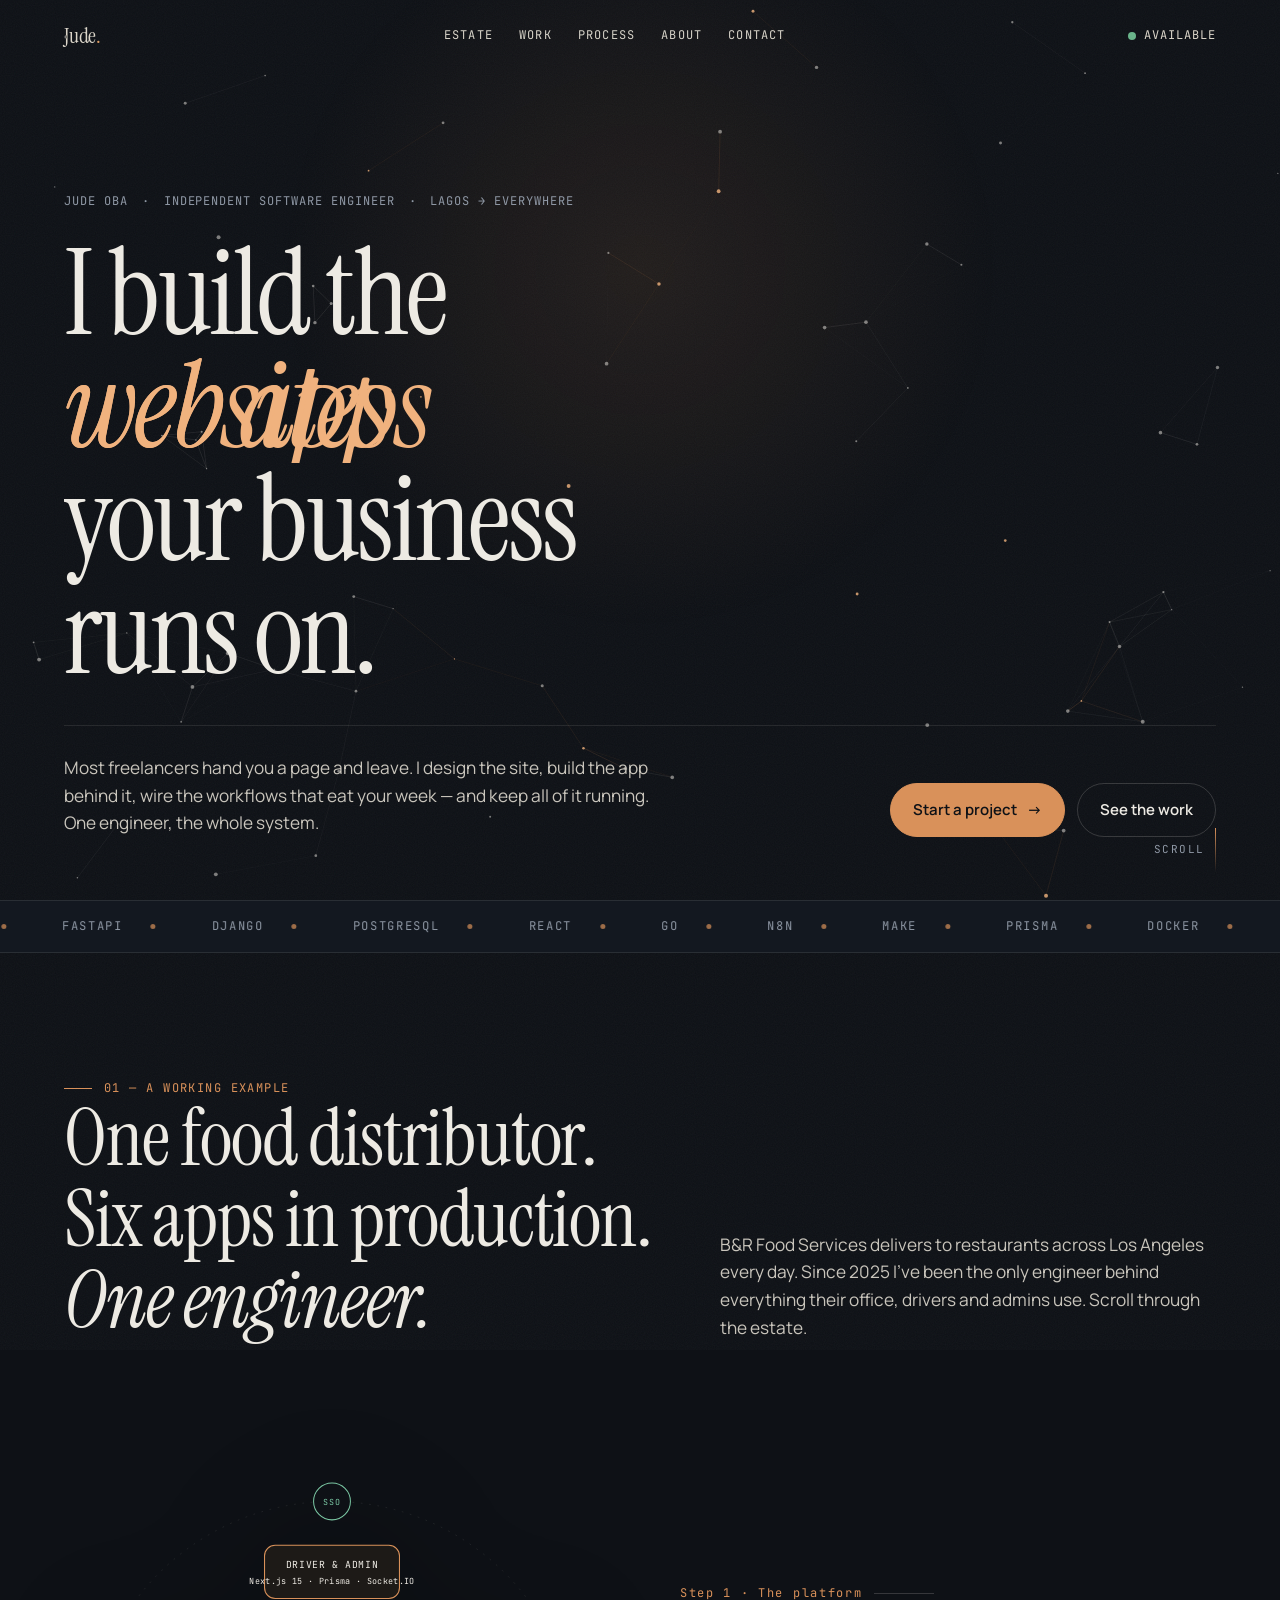
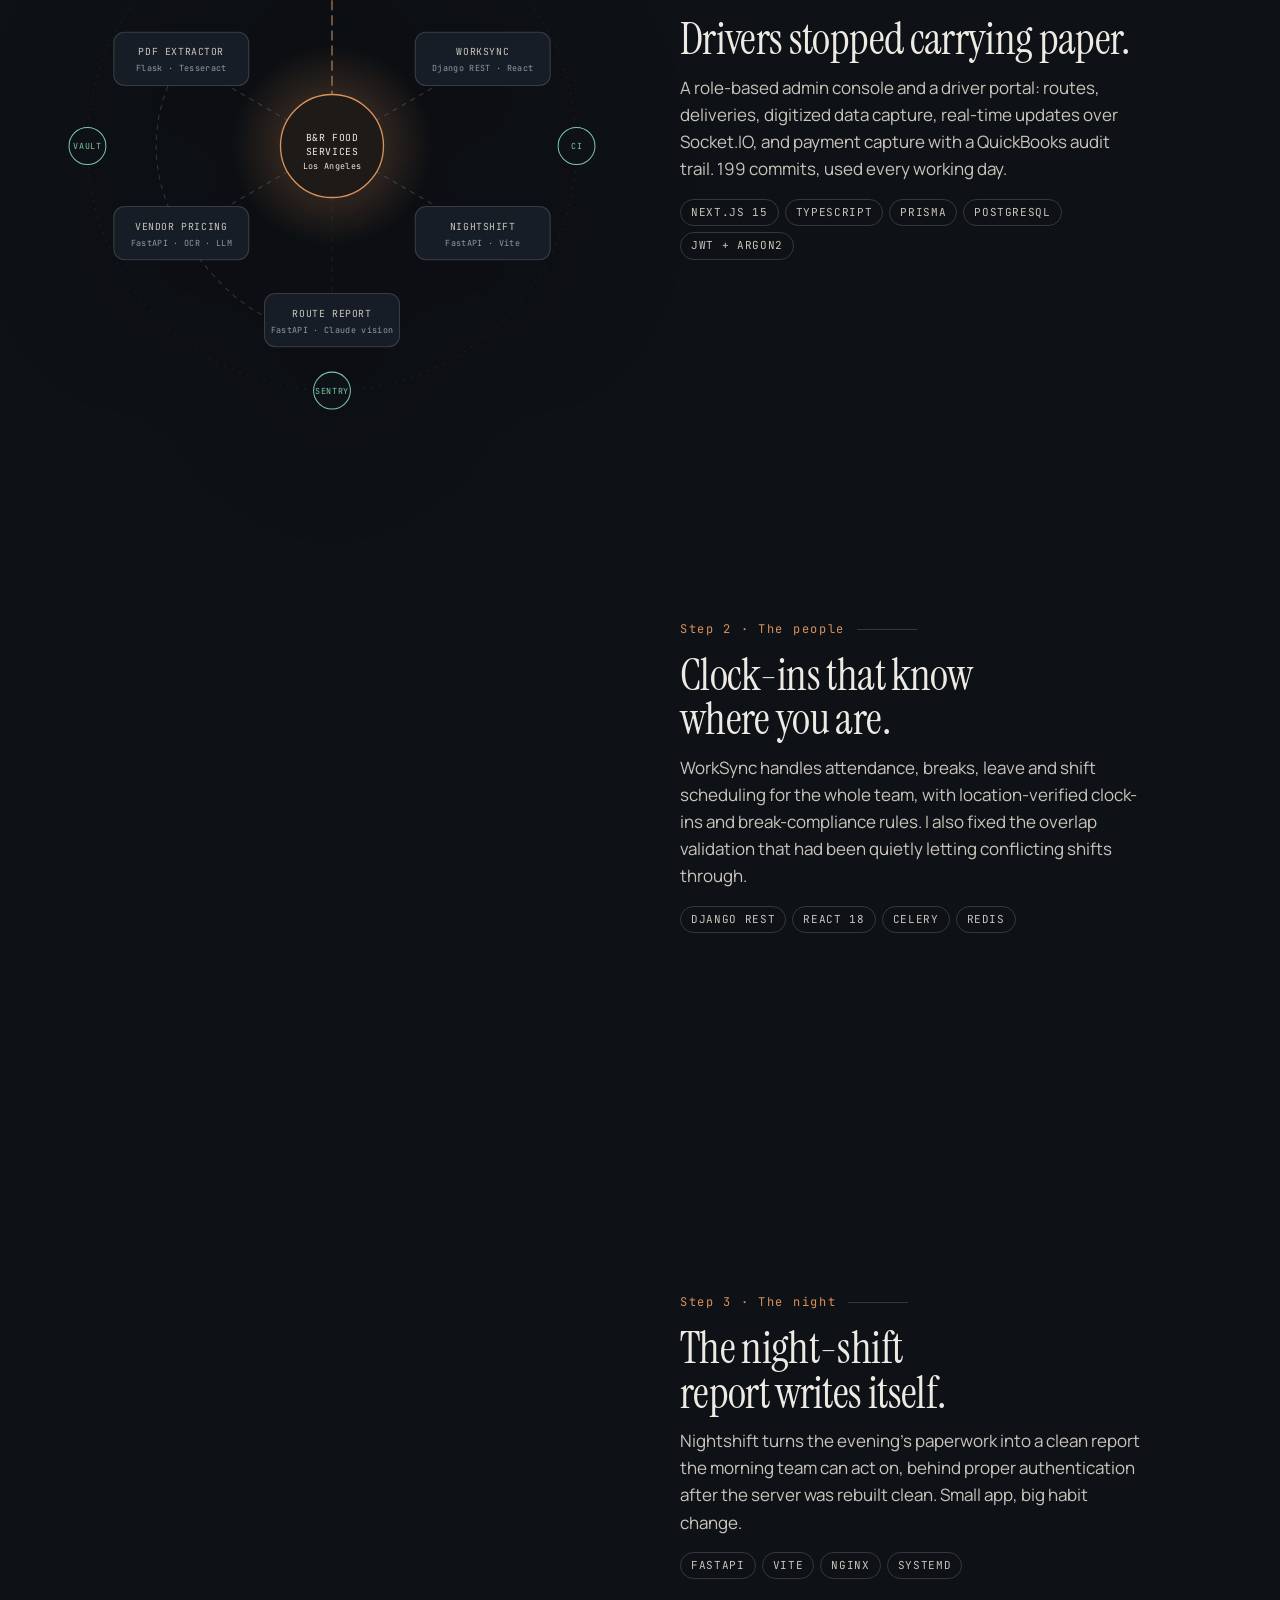
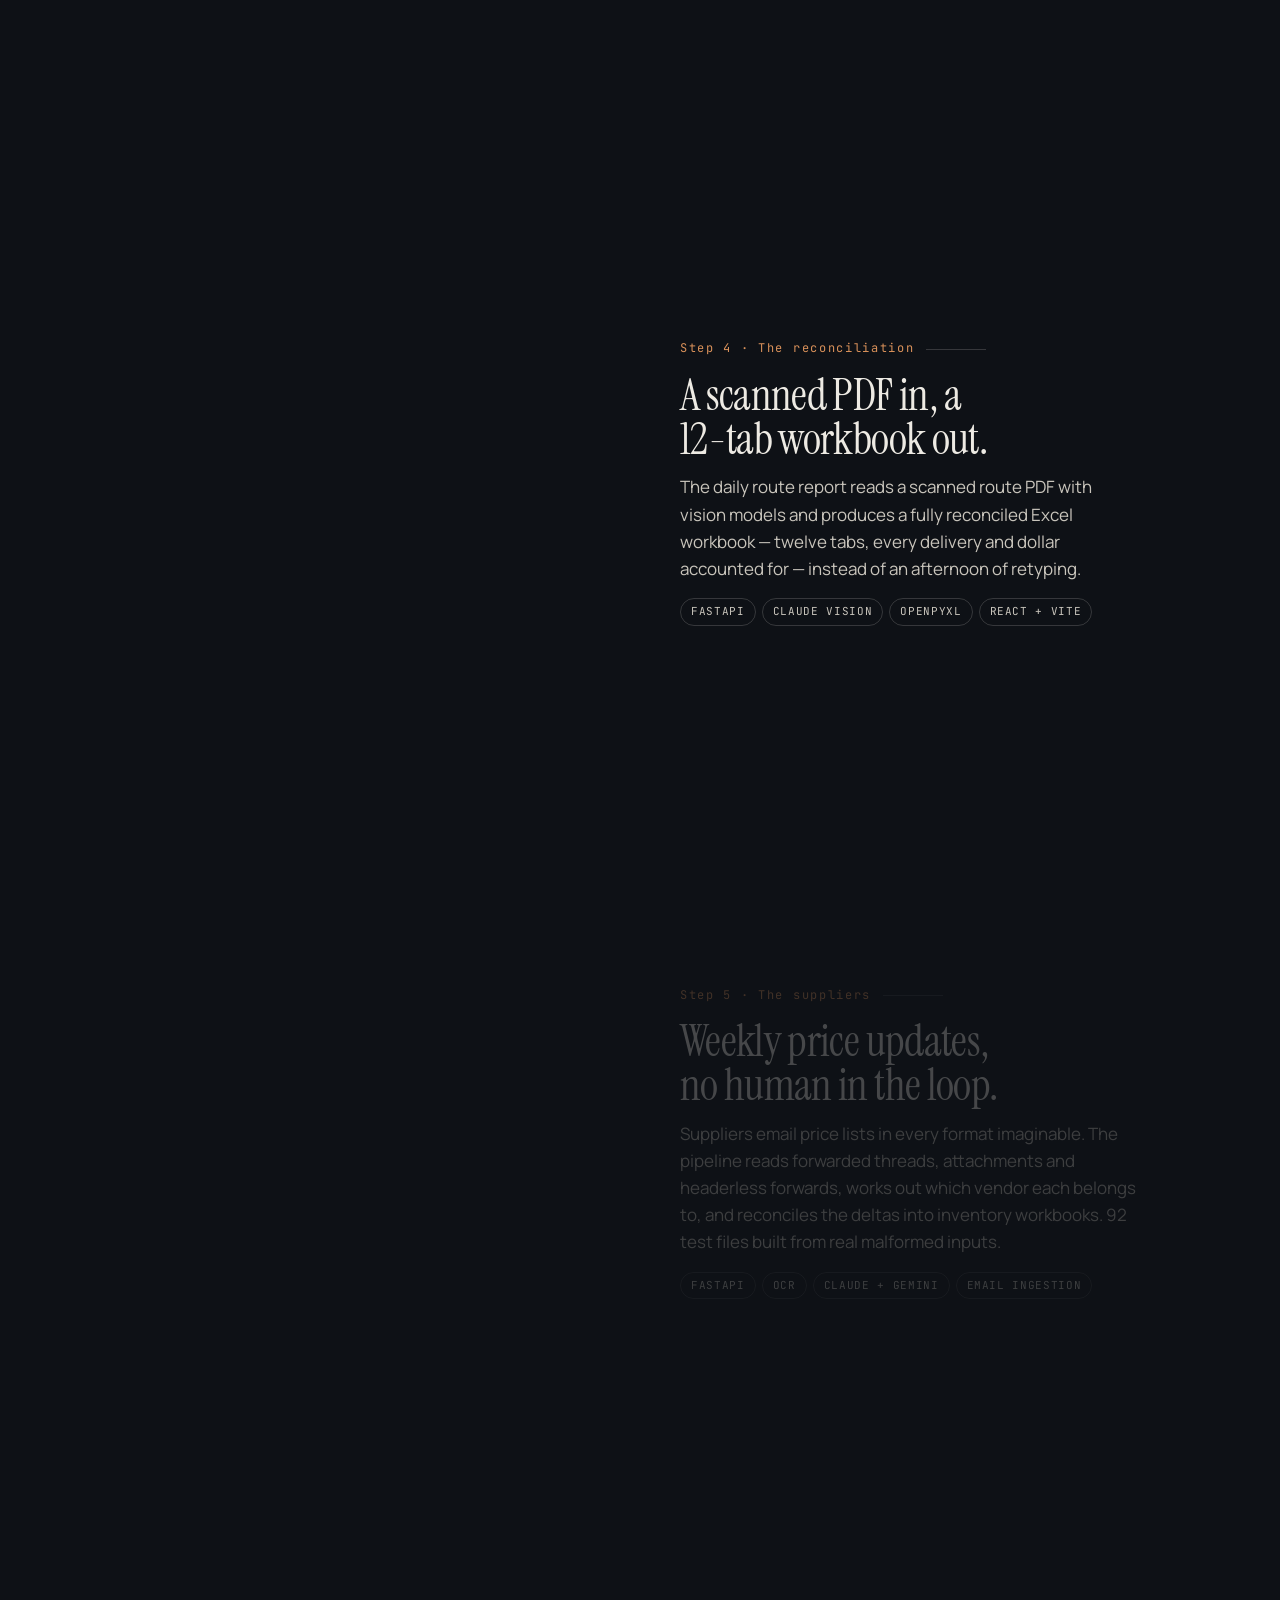
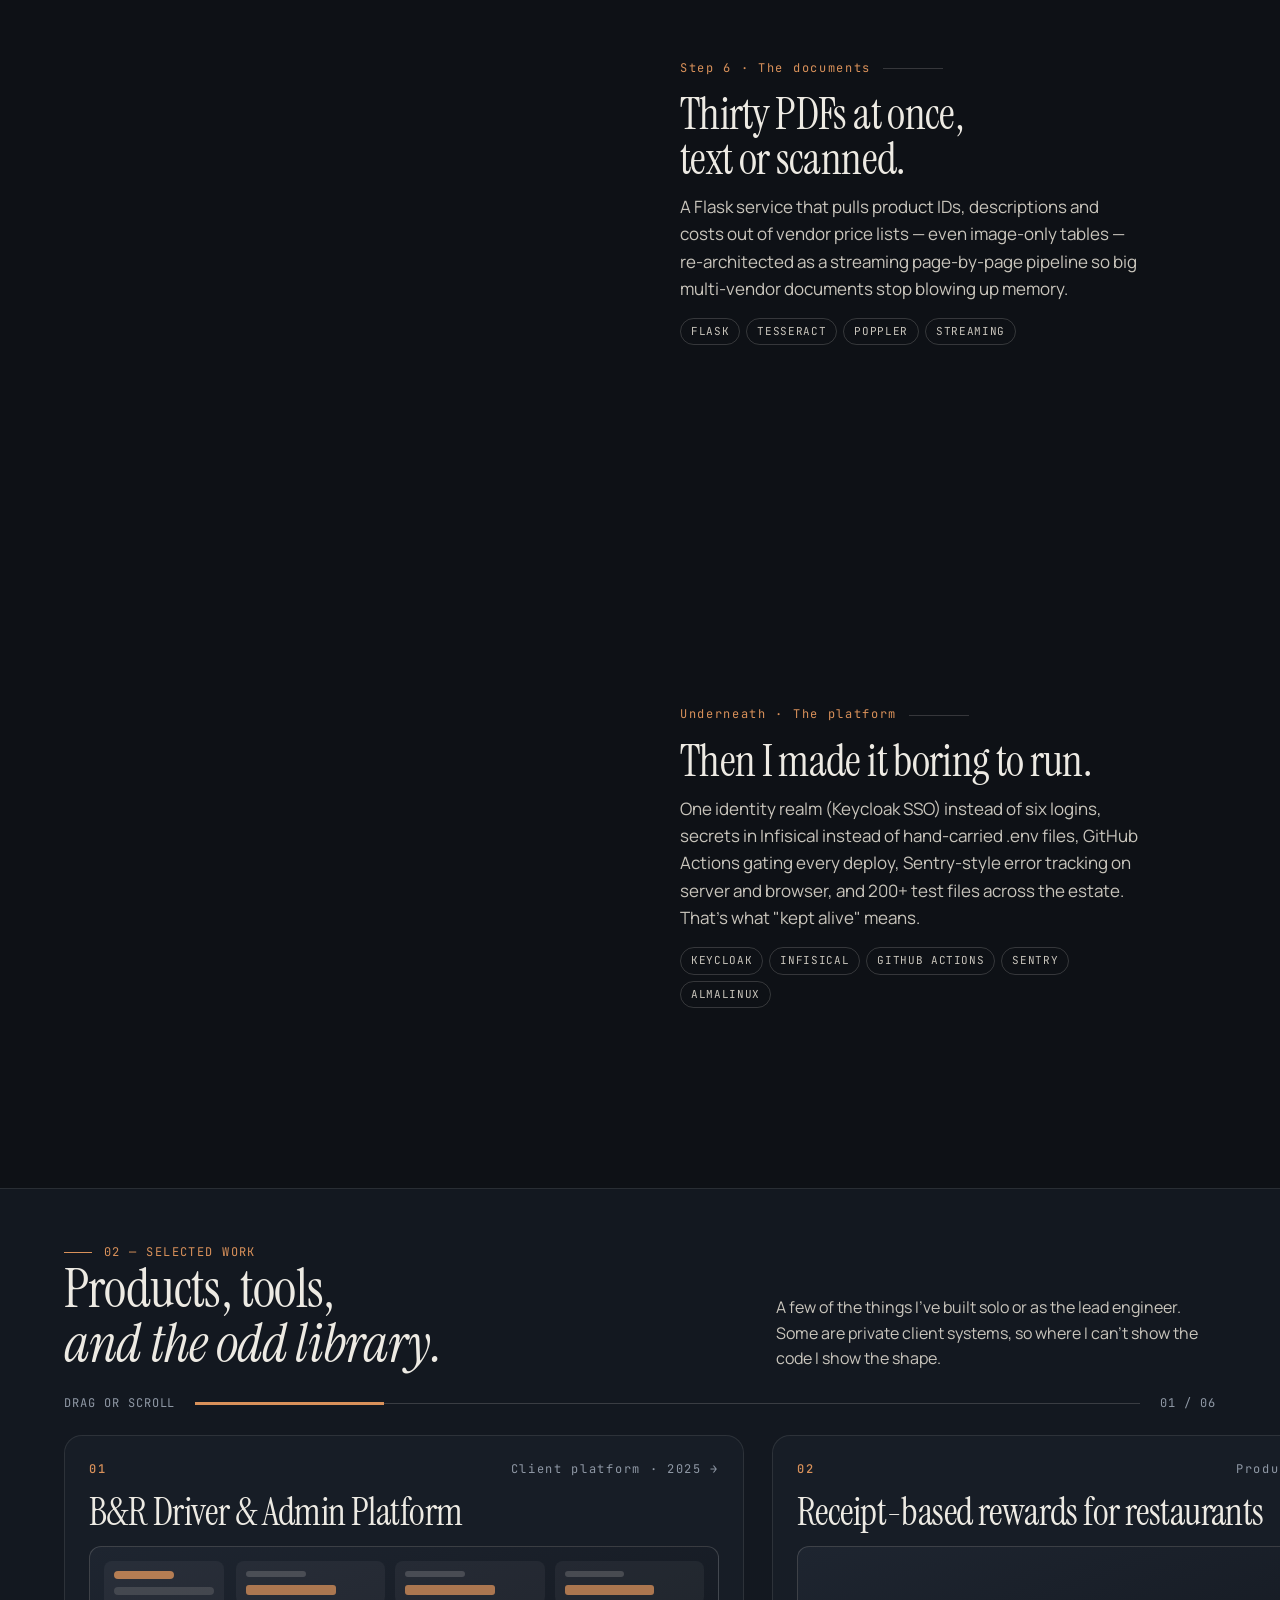
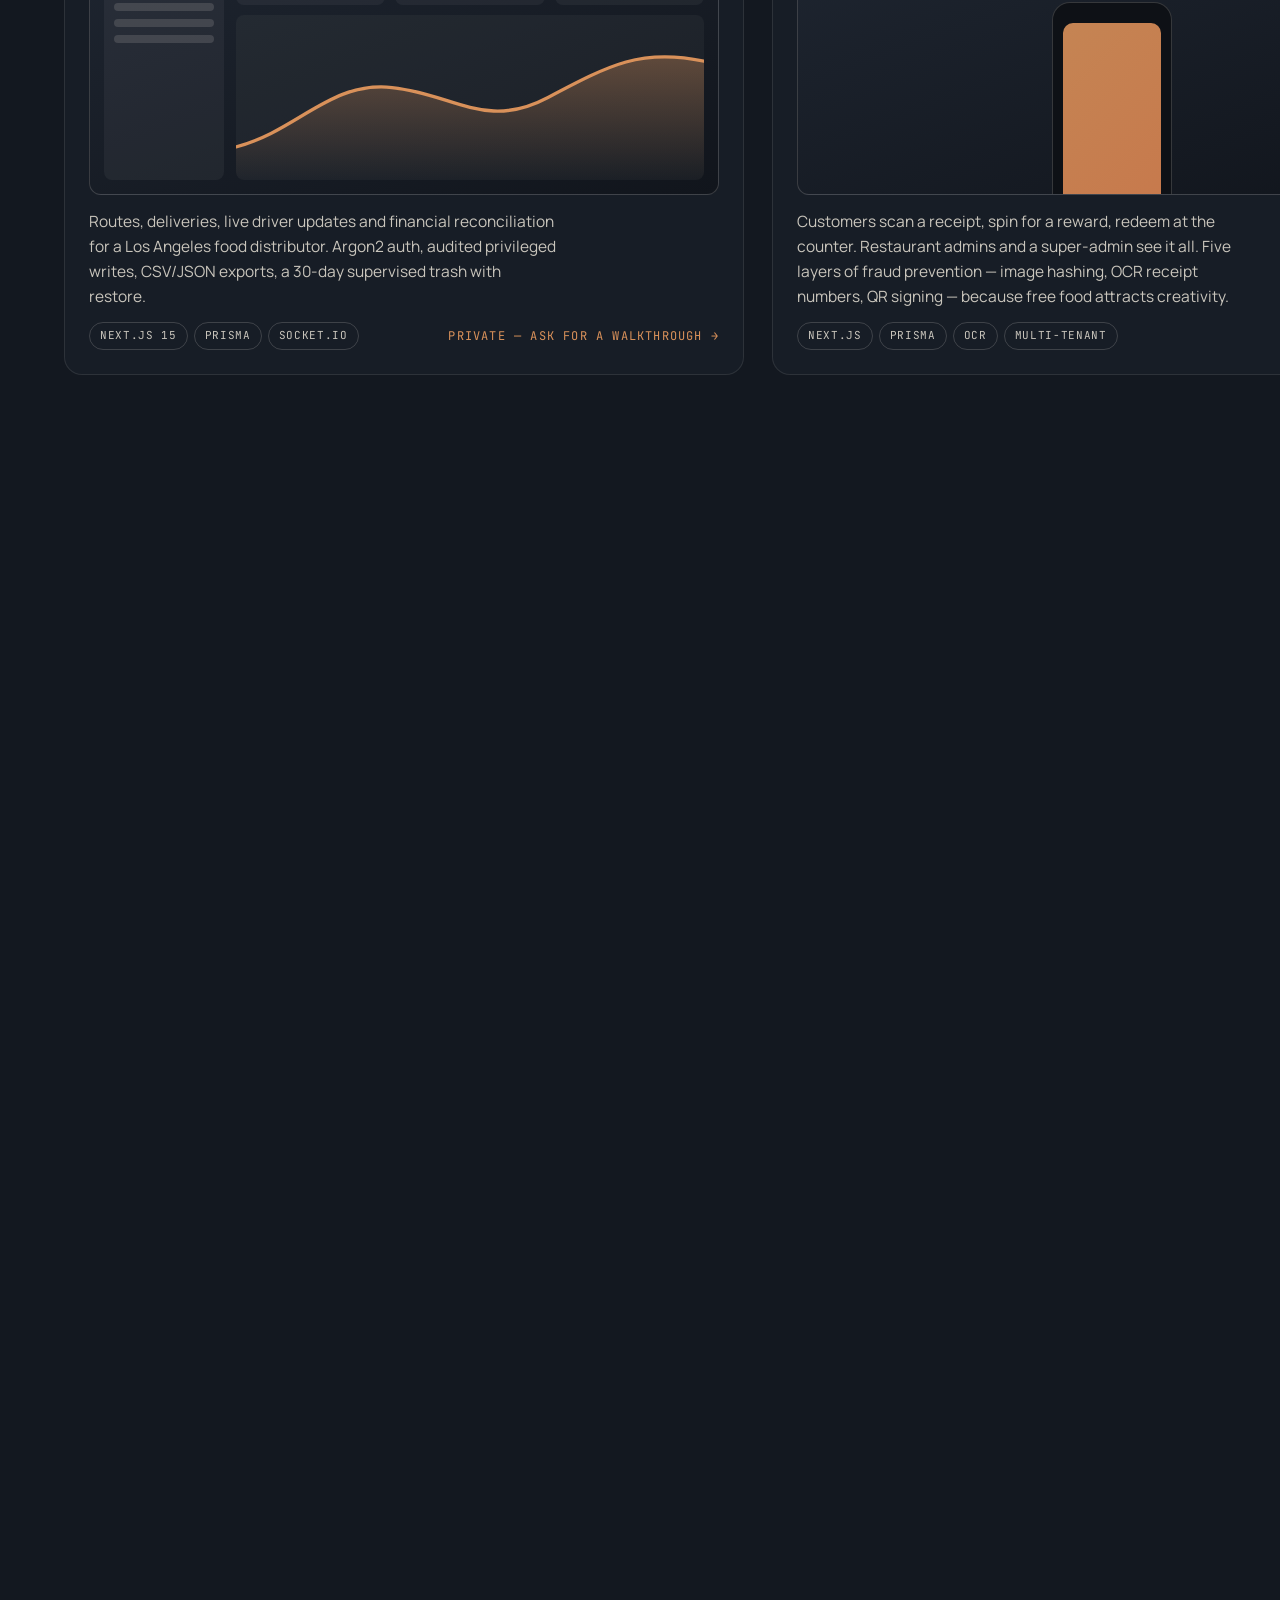
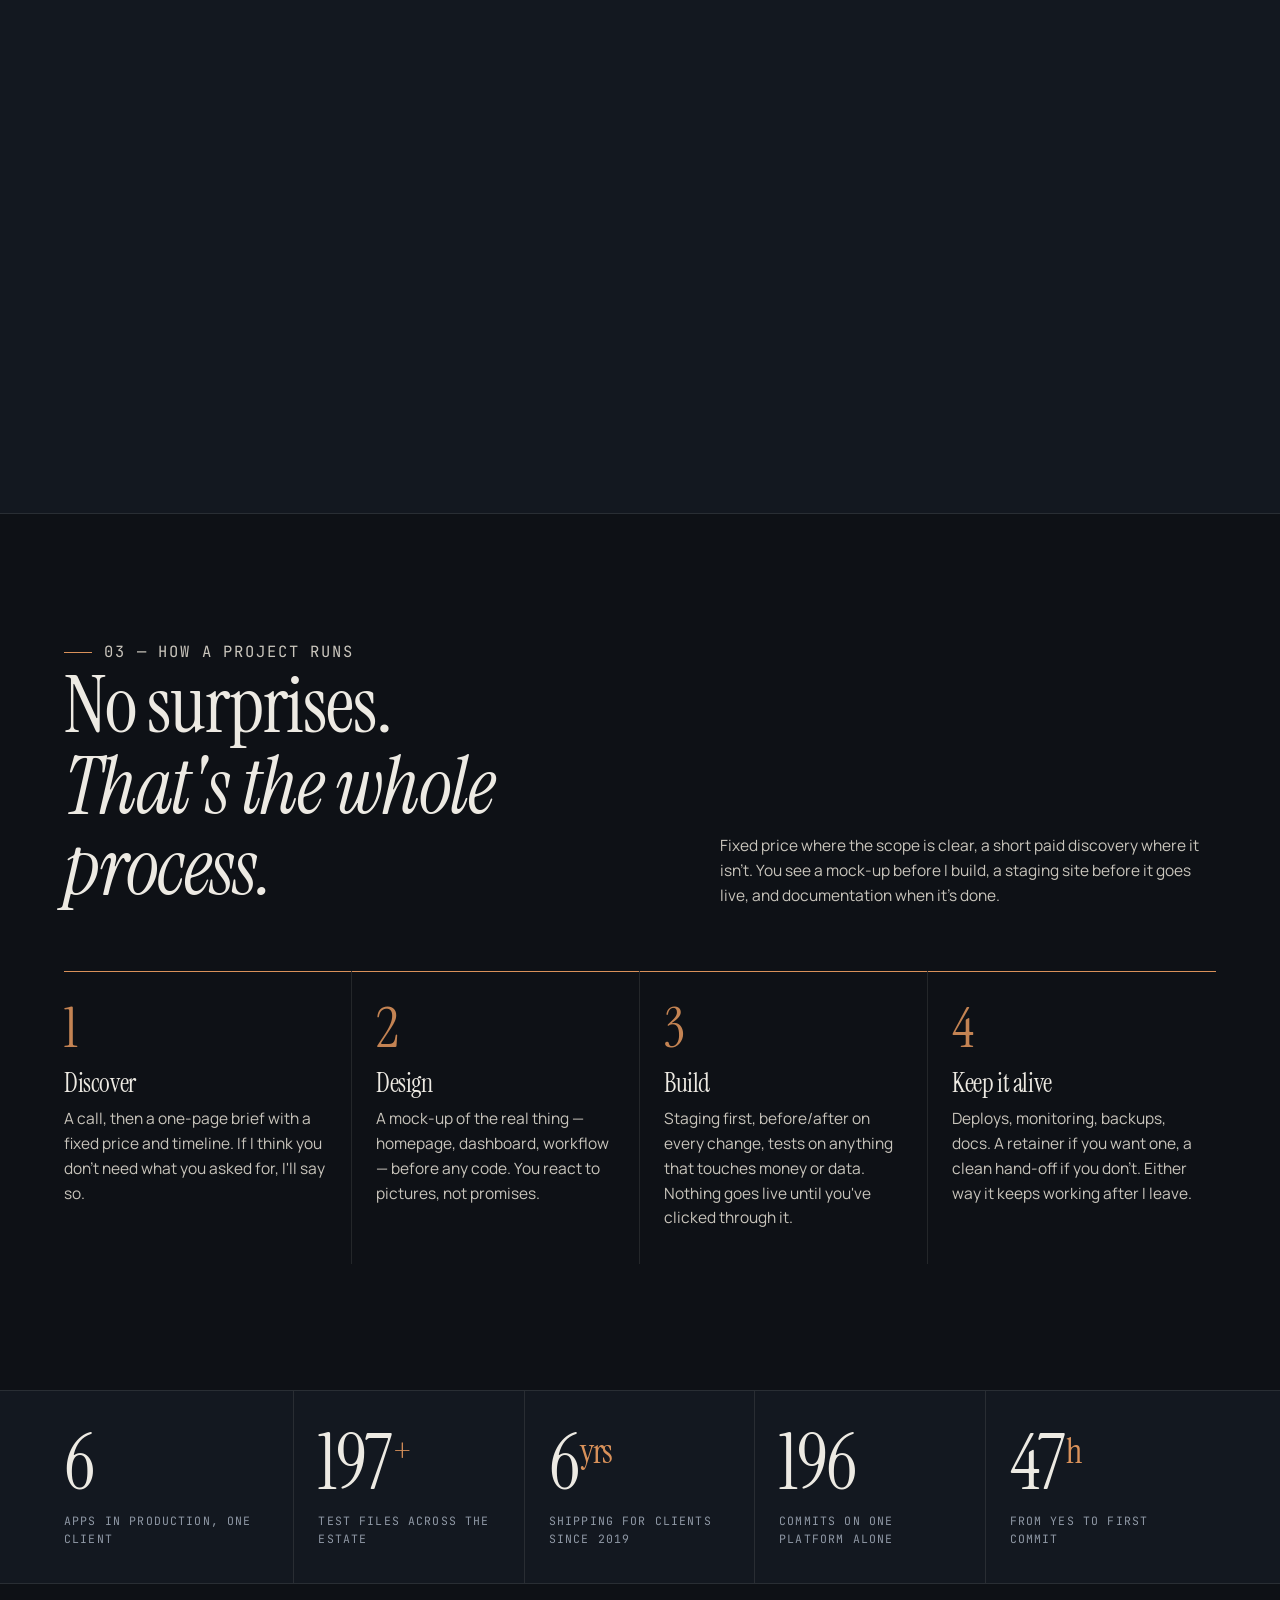
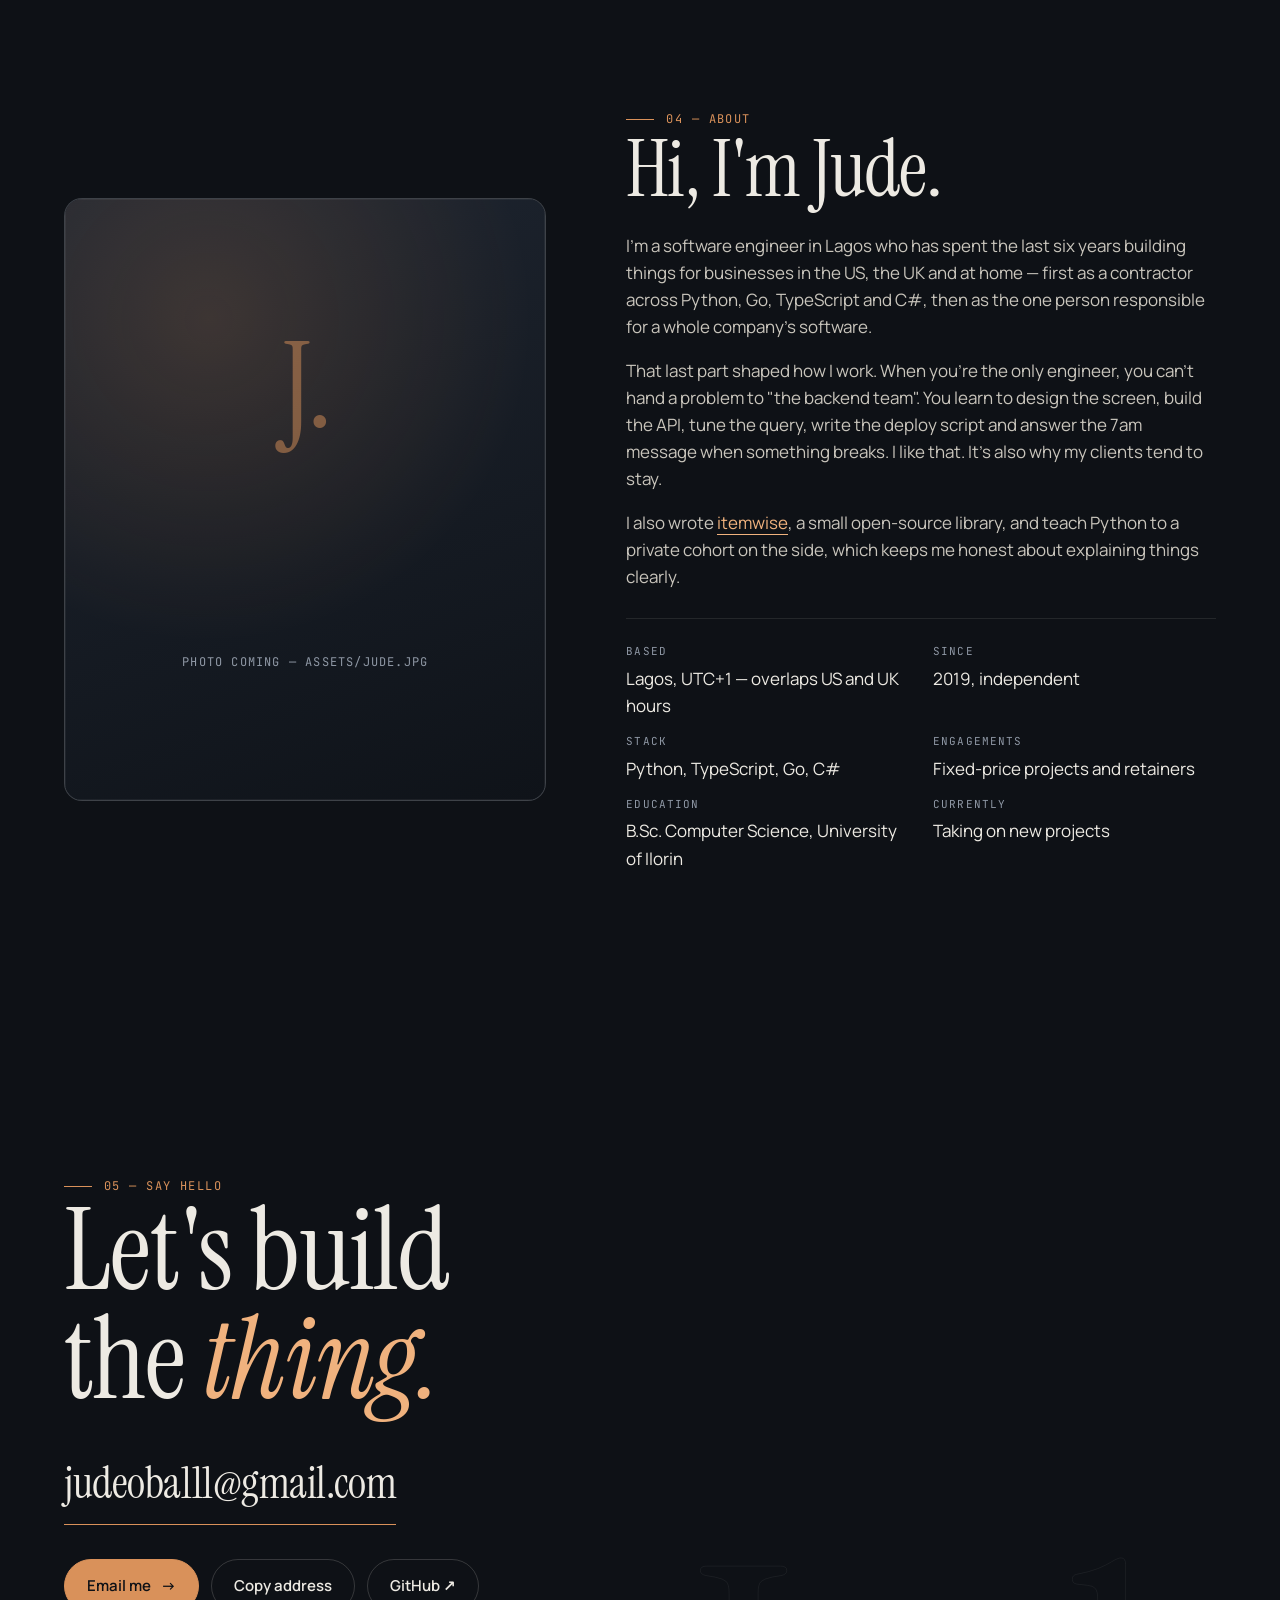
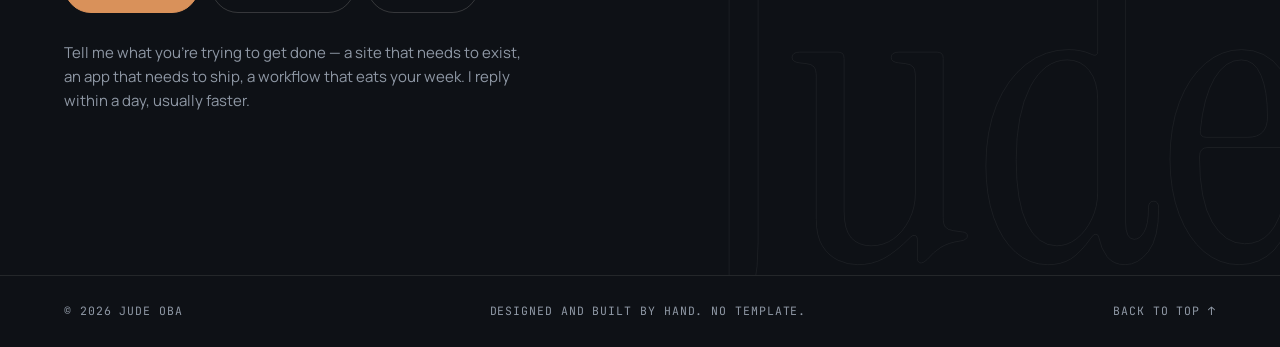
==== commit 31e9944c: "Point URLs at judedesigns.github.io/portfolio" ====
--- a/index.html
+++ b/index.html
@@ -9,8 +9,8 @@
 <meta property="og:title" content="Jude Oba — I build the systems businesses run on">
 <meta property="og:description" content="Websites, web apps and automations — designed, built and kept alive by one engineer.">
 <meta property="og:type" content="website">
-<meta property="og:url" content="https://judedesigns.github.io/">
-<meta property="og:image" content="https://judedesigns.github.io/assets/og.png">
+<meta property="og:url" content="https://judedesigns.github.io/portfolio/">
+<meta property="og:image" content="https://judedesigns.github.io/portfolio/assets/og.png">
 <link rel="icon" href="assets/favicon.svg" type="image/svg+xml">
 <link rel="preconnect" href="https://fonts.googleapis.com">
 <link rel="preconnect" href="https://fonts.gstatic.com" crossorigin>
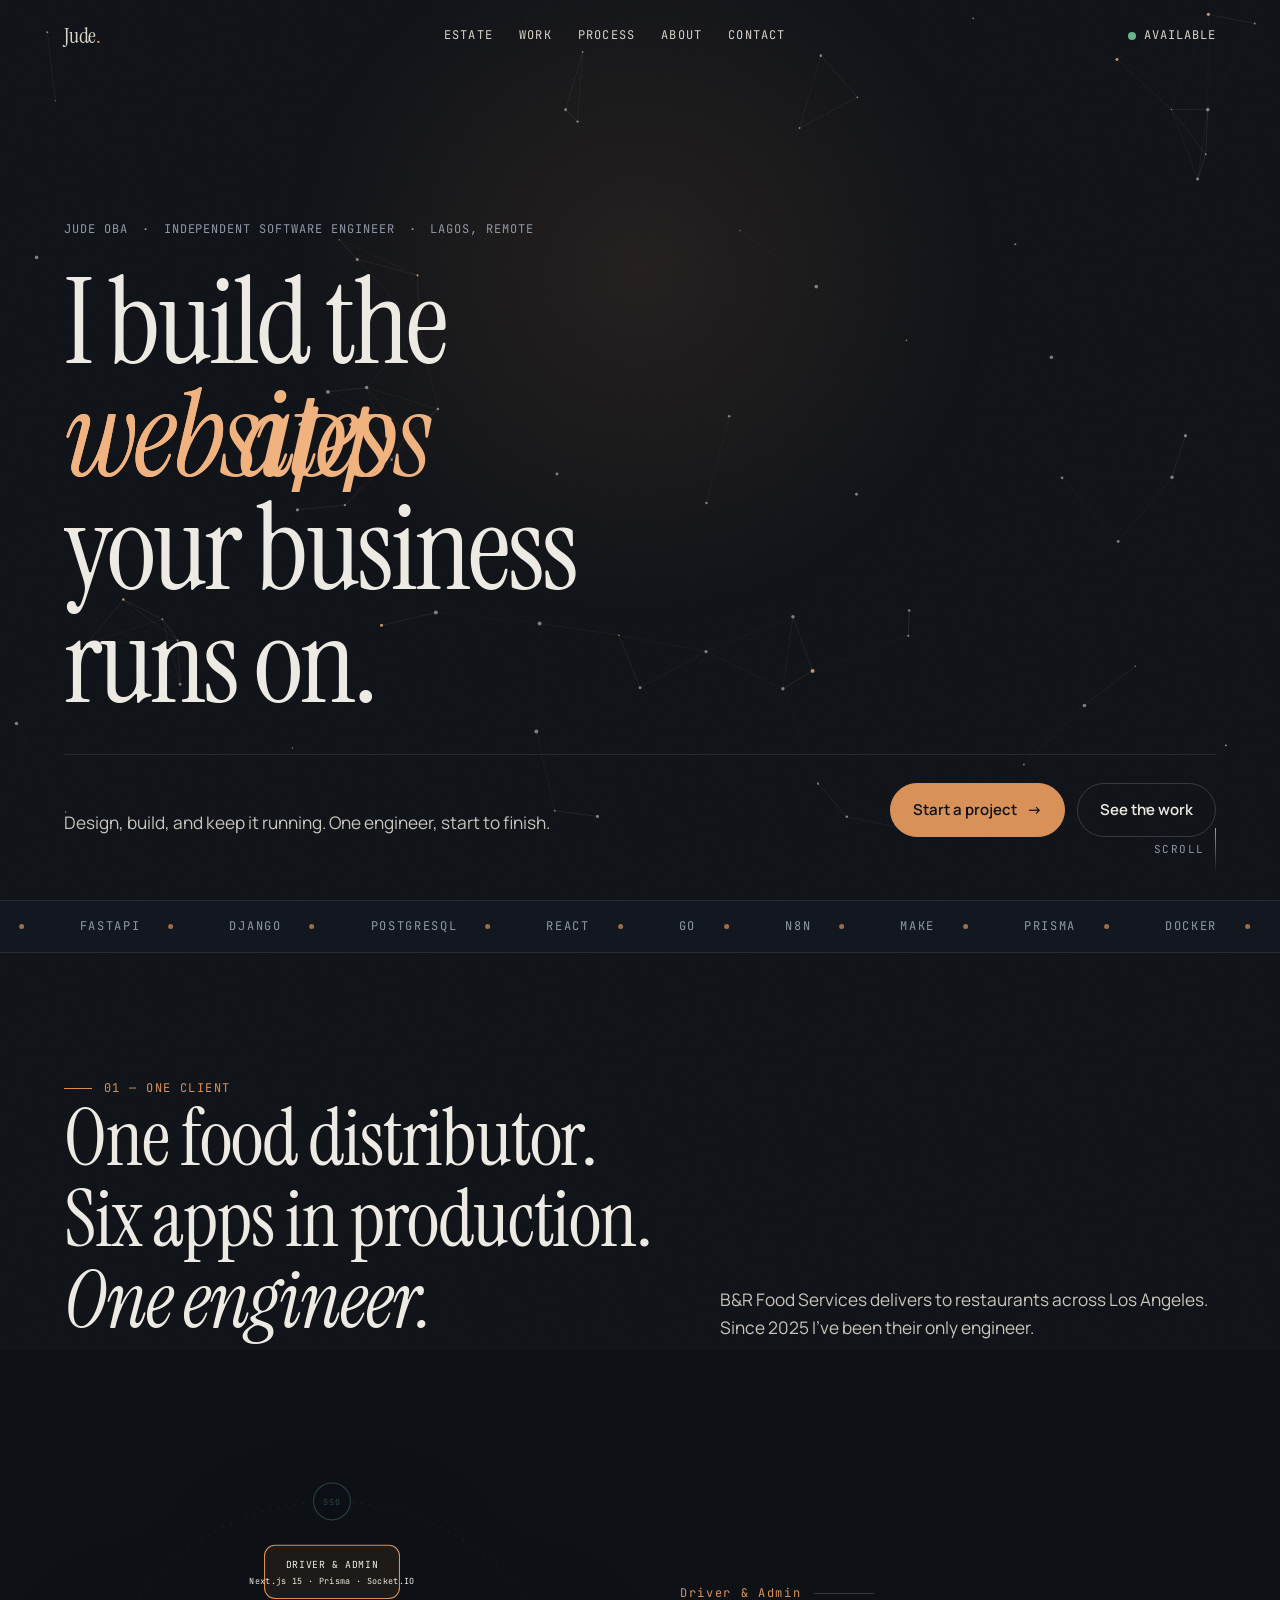
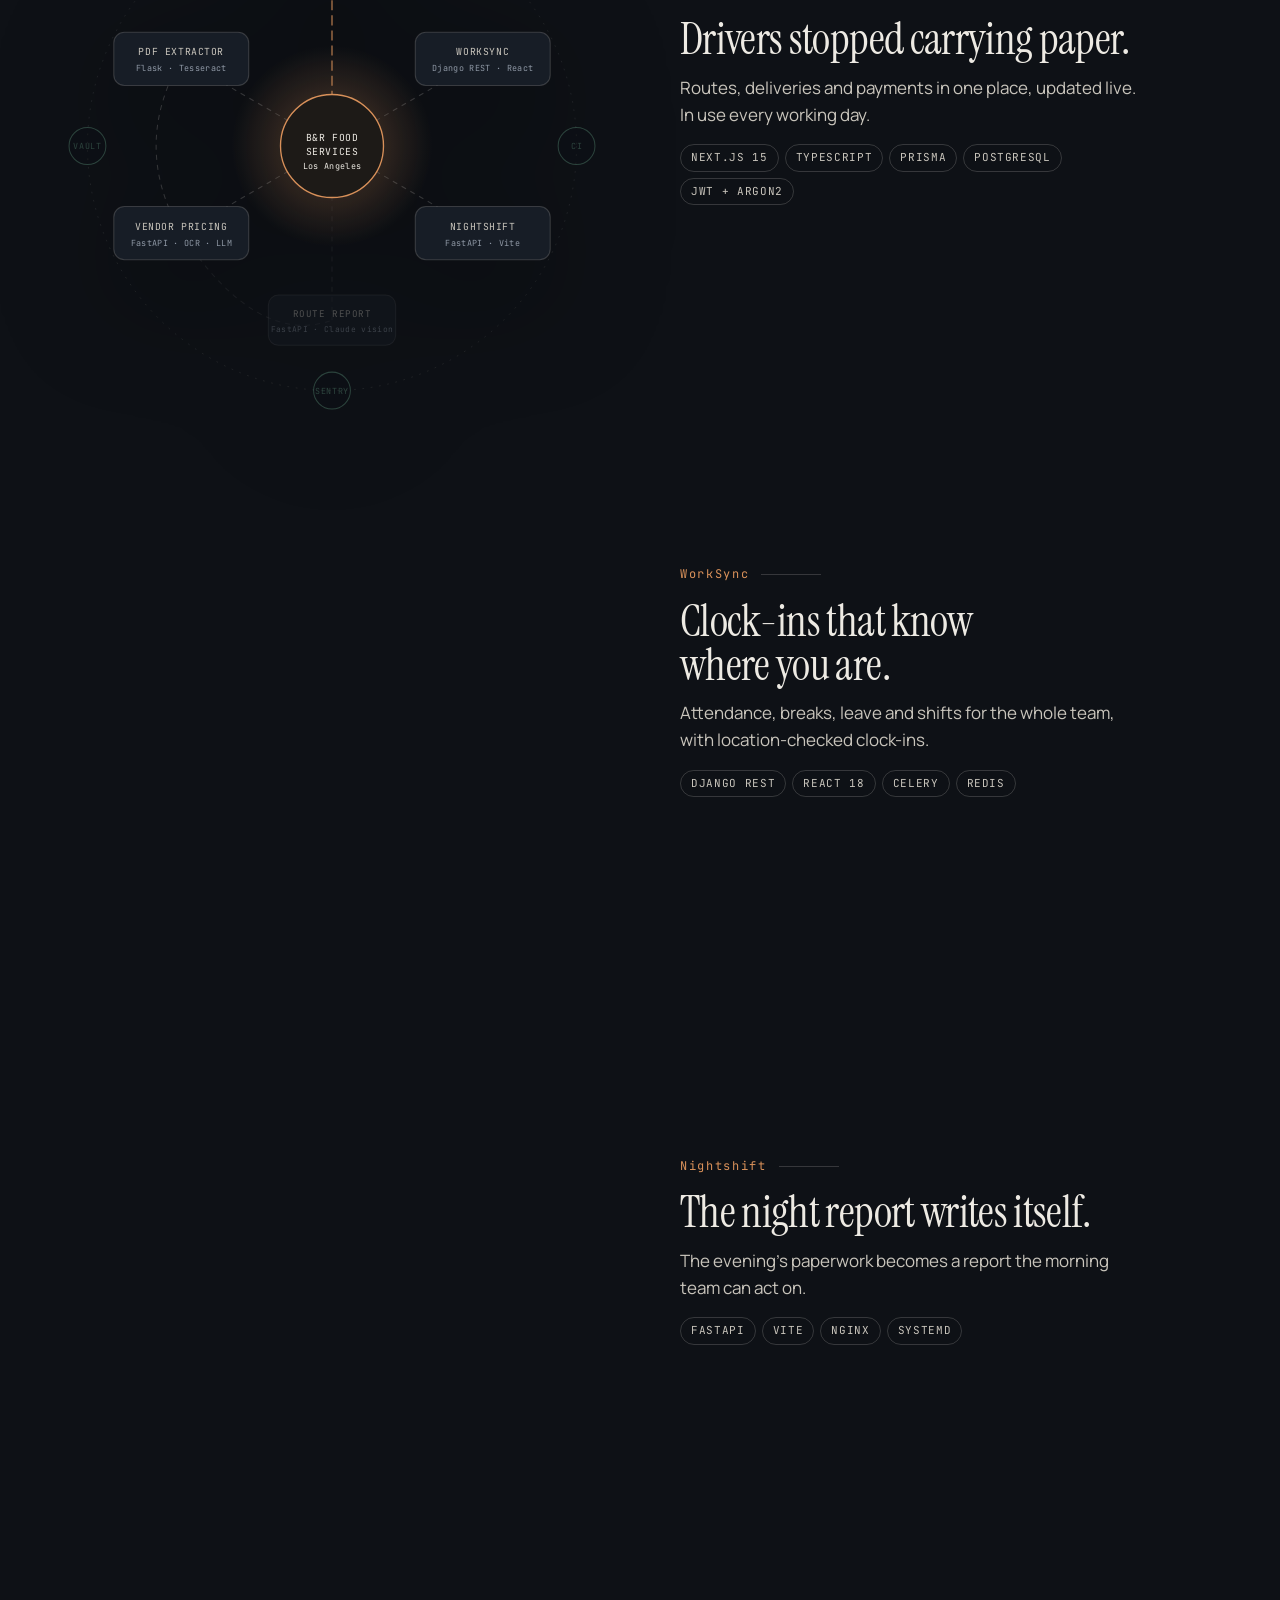
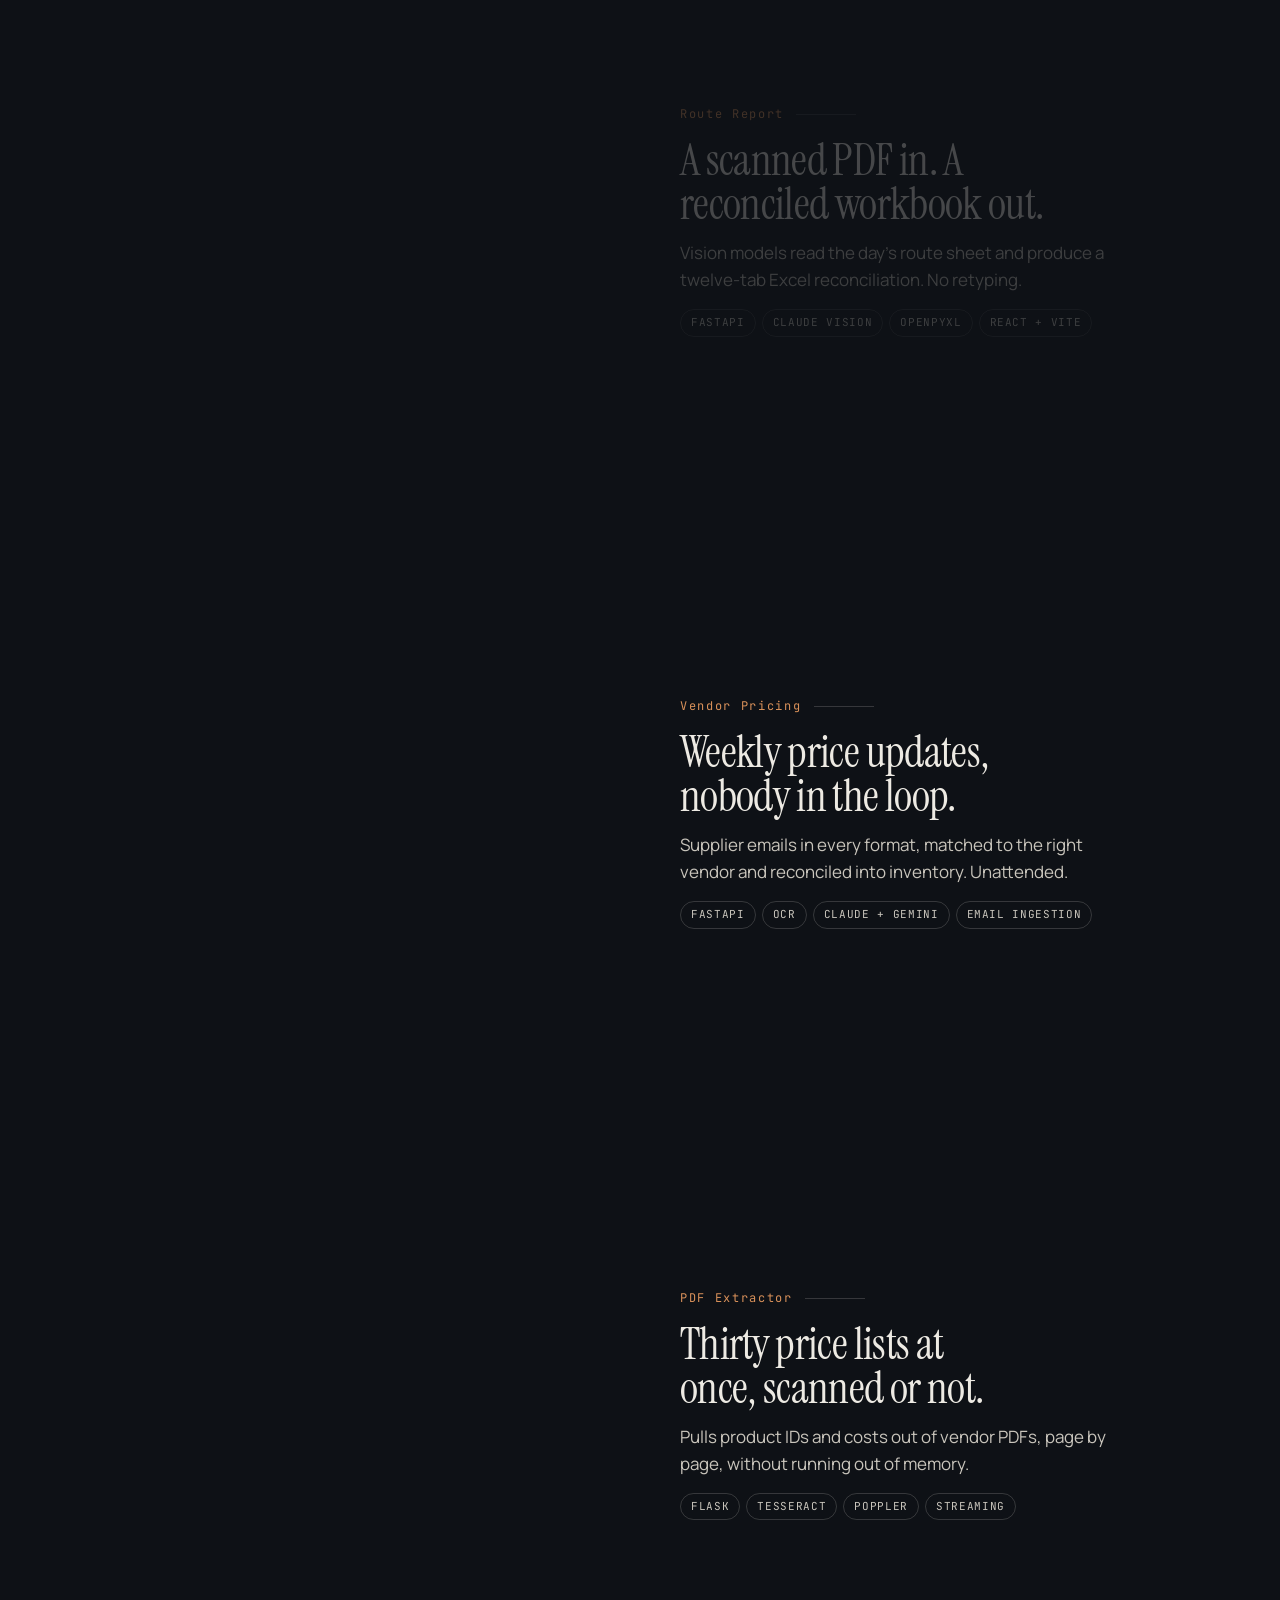
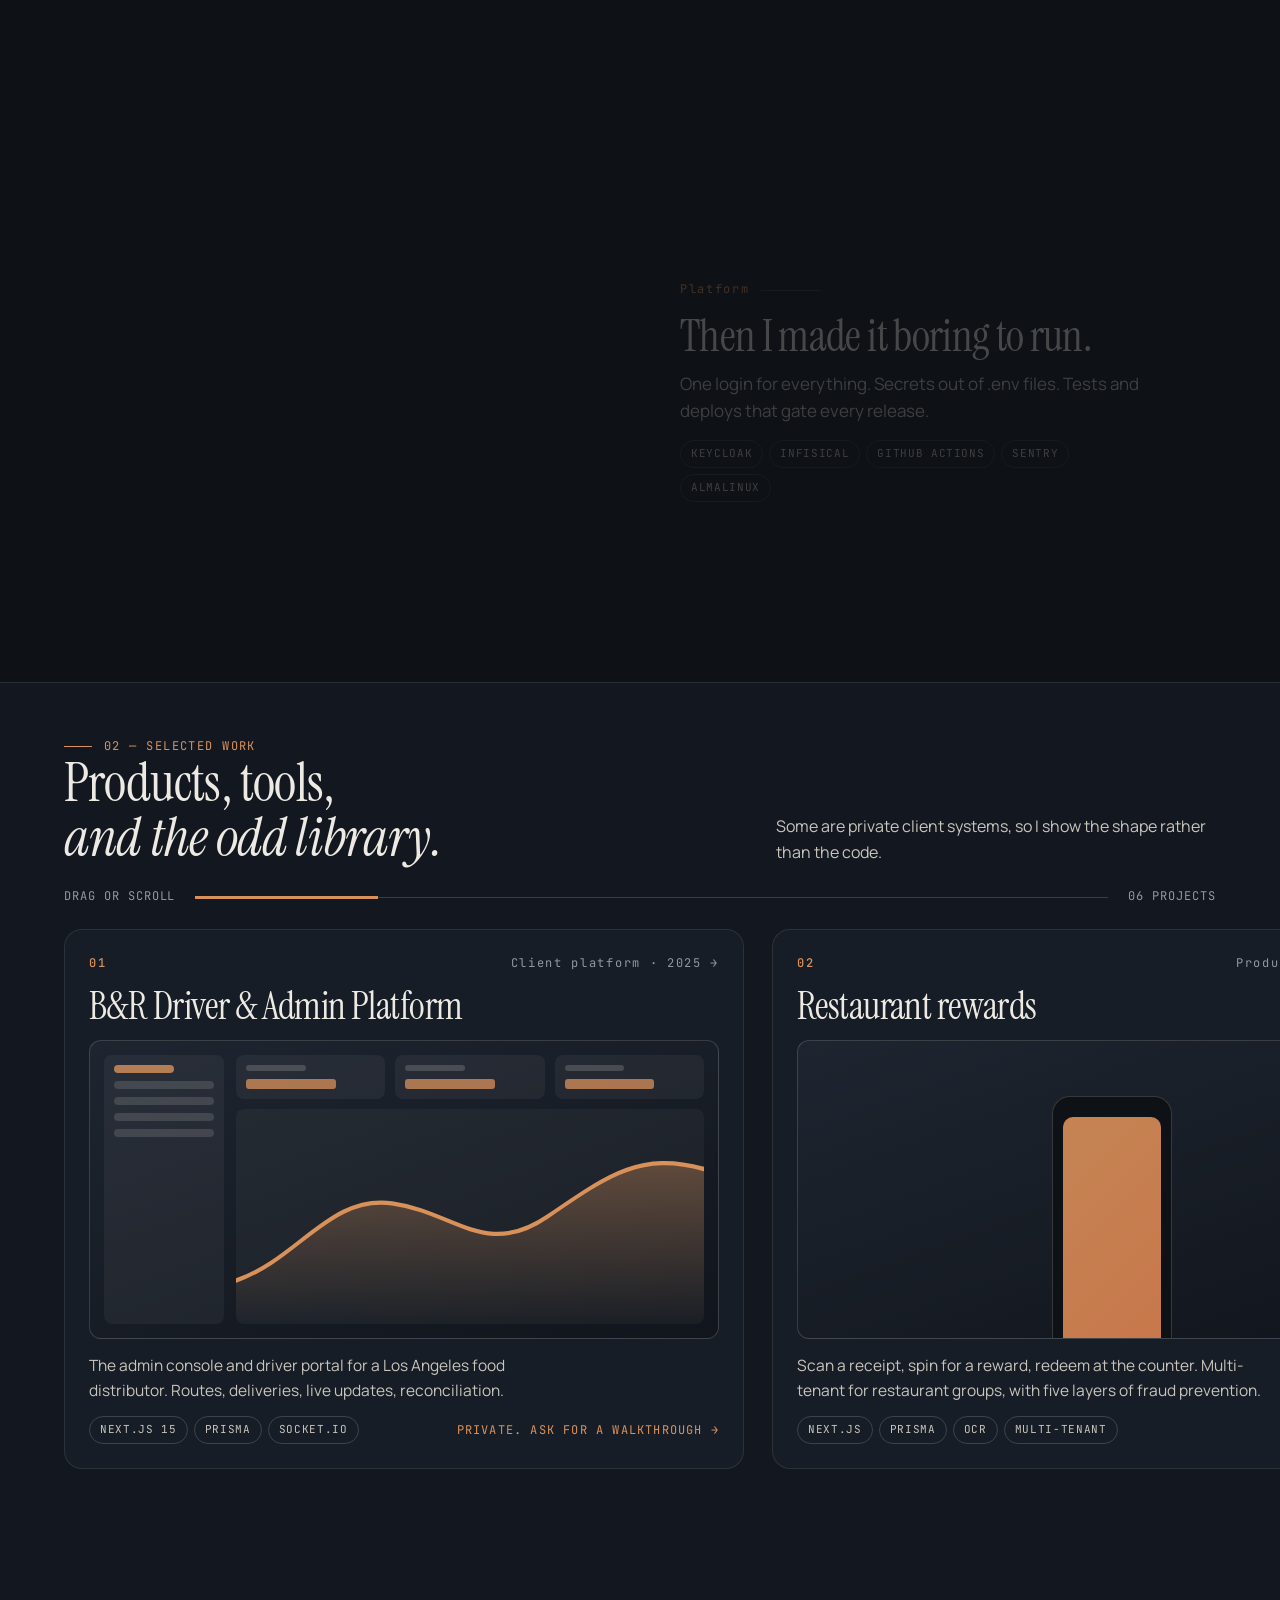
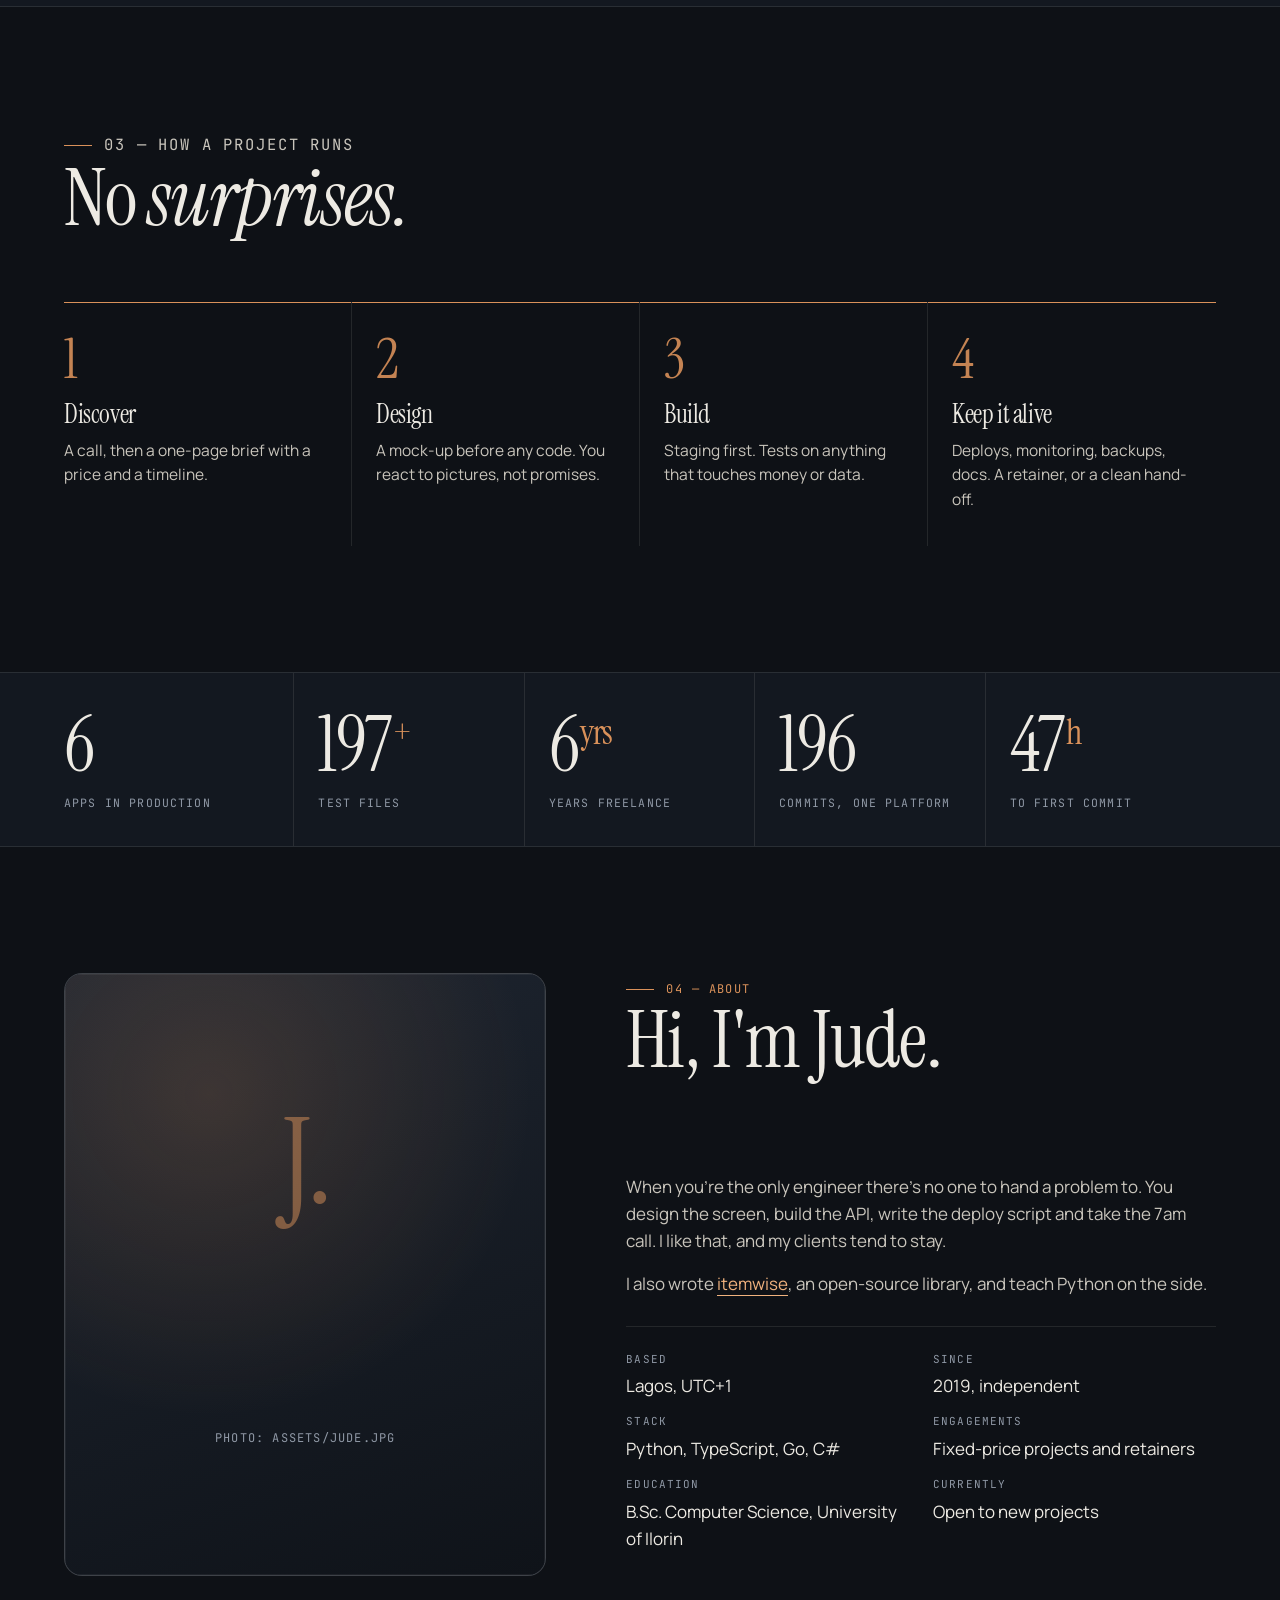
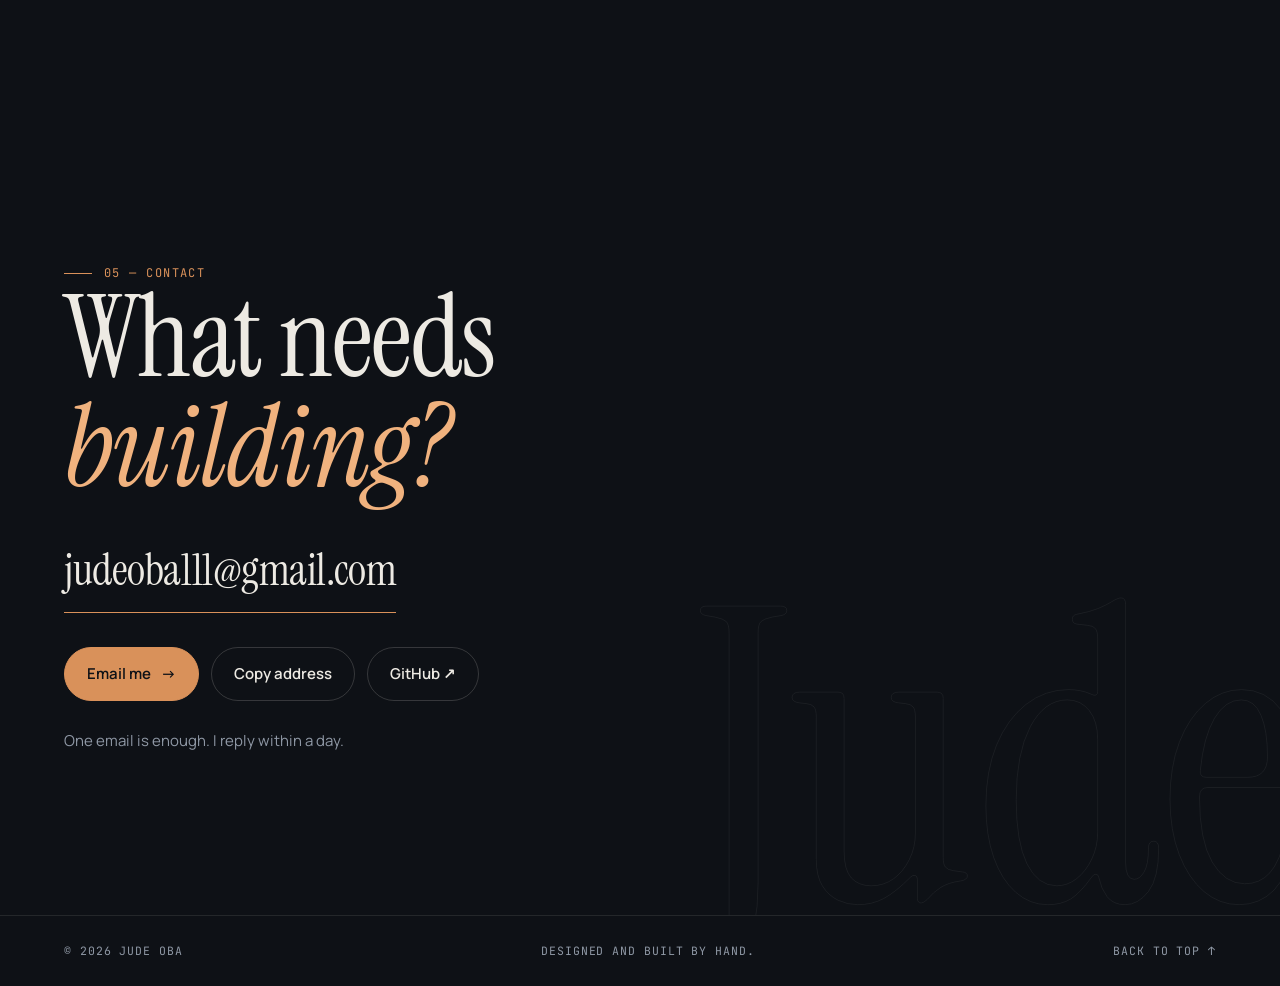
==== commit 57a689c1: "Copy: cut to essentials" ====
--- a/index.html
+++ b/index.html
@@ -3,11 +3,11 @@
 <head>
 <meta charset="utf-8">
 <meta name="viewport" content="width=device-width,initial-scale=1,viewport-fit=cover">
-<title>Jude Oba — websites, web apps and automations, built as one system</title>
-<meta name="description" content="Jude Oba is an independent software engineer who designs, builds and keeps alive the websites, web apps and automations small businesses run on. Remote, UTC+1.">
+<title>Jude Oba — software engineer</title>
+<meta name="description" content="Websites, web apps and automations for small businesses. Designed, built and kept running by one engineer. Remote, UTC+1.">
 <meta name="theme-color" content="#0E1116">
-<meta property="og:title" content="Jude Oba — I build the systems businesses run on">
-<meta property="og:description" content="Websites, web apps and automations — designed, built and kept alive by one engineer.">
+<meta property="og:title" content="Jude Oba — software engineer">
+<meta property="og:description" content="Websites, web apps and automations. Designed, built and kept running by one engineer.">
 <meta property="og:type" content="website">
 <meta property="og:url" content="https://judedesigns.github.io/portfolio/">
 <meta property="og:image" content="https://judedesigns.github.io/portfolio/assets/og.png">
@@ -48,15 +48,15 @@
       <span class="mono">·</span>
       <span class="mono">Independent software engineer</span>
       <span class="mono">·</span>
-      <span class="mono">Lagos → everywhere</span>
+      <span class="mono">Lagos, remote</span>
     </div>
     <h1 id="h1">
       <span class="line" data-reveal-line><span>I build the</span></span>
-      <span class="line" data-reveal-line><span><em class="rot" id="rot"><span class="on">websites</span><span>web apps</span><span>automations</span><span>whole system</span></em></span></span>
+      <span class="line" data-reveal-line><span><em class="rot" id="rot"><span class="on">websites</span><span>web apps</span><span>automations</span></em></span></span>
       <span class="line" data-reveal-line><span>your business runs on.</span></span>
     </h1>
     <div class="sub">
-      <p class="lede" data-reveal>Most freelancers hand you a page and leave. I design the site, build the app behind it, wire the workflows that eat your week — and keep all of it running. One engineer, the whole system.</p>
+      <p class="lede" data-reveal>Design, build, and keep it running. One engineer, start to finish.</p>
       <div class="cta" data-reveal>
         <a class="btn primary" href="#contact">Start a project <span class="arr">→</span></a>
         <a class="btn" href="#work">See the work</a>
@@ -78,10 +78,10 @@
   <div class="wrap">
     <div class="chapter-head">
       <div>
-        <p class="eyebrow" data-reveal>01 — A working example</p>
+        <p class="eyebrow" data-reveal>01 — One client</p>
         <h2 data-reveal>One food distributor.<br>Six apps in production.<br><em>One engineer.</em></h2>
       </div>
-      <p class="lede" data-reveal>B&amp;R Food Services delivers to restaurants across Los Angeles every day. Since 2025 I've been the only engineer behind everything their office, drivers and admins use. Scroll through the estate.</p>
+      <p class="lede" data-reveal>B&amp;R Food Services delivers to restaurants across Los Angeles. Since 2025 I've been their only engineer.</p>
     </div>
 
     <div class="stage">
@@ -133,45 +133,45 @@
 
       <div class="steps" id="steps">
         <article class="step" data-app="driver">
-          <p class="n">Step 1 · The platform</p>
+          <p class="n">Driver &amp; Admin</p>
           <h3>Drivers stopped carrying paper.</h3>
-          <p>A role-based admin console and a driver portal: routes, deliveries, digitized data capture, real-time updates over Socket.IO, and payment capture with a QuickBooks audit trail. 199 commits, used every working day.</p>
+          <p>Routes, deliveries and payments in one place, updated live. In use every working day.</p>
           <div class="tags"><span class="tag">Next.js 15</span><span class="tag">TypeScript</span><span class="tag">Prisma</span><span class="tag">PostgreSQL</span><span class="tag">JWT + Argon2</span></div>
         </article>
         <article class="step" data-app="worksync">
-          <p class="n">Step 2 · The people</p>
+          <p class="n">WorkSync</p>
           <h3>Clock-ins that know where you are.</h3>
-          <p>WorkSync handles attendance, breaks, leave and shift scheduling for the whole team, with location-verified clock-ins and break-compliance rules. I also fixed the overlap validation that had been quietly letting conflicting shifts through.</p>
+          <p>Attendance, breaks, leave and shifts for the whole team, with location-checked clock-ins.</p>
           <div class="tags"><span class="tag">Django REST</span><span class="tag">React 18</span><span class="tag">Celery</span><span class="tag">Redis</span></div>
         </article>
         <article class="step" data-app="night">
-          <p class="n">Step 3 · The night</p>
-          <h3>The night-shift report writes itself.</h3>
-          <p>Nightshift turns the evening's paperwork into a clean report the morning team can act on, behind proper authentication after the server was rebuilt clean. Small app, big habit change.</p>
+          <p class="n">Nightshift</p>
+          <h3>The night report writes itself.</h3>
+          <p>The evening's paperwork becomes a report the morning team can act on.</p>
           <div class="tags"><span class="tag">FastAPI</span><span class="tag">Vite</span><span class="tag">nginx</span><span class="tag">systemd</span></div>
         </article>
         <article class="step" data-app="endday">
-          <p class="n">Step 4 · The reconciliation</p>
-          <h3>A scanned PDF in, a 12-tab workbook out.</h3>
-          <p>The daily route report reads a scanned route PDF with vision models and produces a fully reconciled Excel workbook — twelve tabs, every delivery and dollar accounted for — instead of an afternoon of retyping.</p>
+          <p class="n">Route Report</p>
+          <h3>A scanned PDF in. A reconciled workbook out.</h3>
+          <p>Vision models read the day's route sheet and produce a twelve-tab Excel reconciliation. No retyping.</p>
           <div class="tags"><span class="tag">FastAPI</span><span class="tag">Claude vision</span><span class="tag">openpyxl</span><span class="tag">React + Vite</span></div>
         </article>
         <article class="step" data-app="vendor">
-          <p class="n">Step 5 · The suppliers</p>
-          <h3>Weekly price updates, no human in the loop.</h3>
-          <p>Suppliers email price lists in every format imaginable. The pipeline reads forwarded threads, attachments and headerless forwards, works out which vendor each belongs to, and reconciles the deltas into inventory workbooks. 92 test files built from real malformed inputs.</p>
+          <p class="n">Vendor Pricing</p>
+          <h3>Weekly price updates, nobody in the loop.</h3>
+          <p>Supplier emails in every format, matched to the right vendor and reconciled into inventory. Unattended.</p>
           <div class="tags"><span class="tag">FastAPI</span><span class="tag">OCR</span><span class="tag">Claude + Gemini</span><span class="tag">Email ingestion</span></div>
         </article>
         <article class="step" data-app="extract">
-          <p class="n">Step 6 · The documents</p>
-          <h3>Thirty PDFs at once, text or scanned.</h3>
-          <p>A Flask service that pulls product IDs, descriptions and costs out of vendor price lists — even image-only tables — re-architected as a streaming page-by-page pipeline so big multi-vendor documents stop blowing up memory.</p>
+          <p class="n">PDF Extractor</p>
+          <h3>Thirty price lists at once, scanned or not.</h3>
+          <p>Pulls product IDs and costs out of vendor PDFs, page by page, without running out of memory.</p>
           <div class="tags"><span class="tag">Flask</span><span class="tag">Tesseract</span><span class="tag">Poppler</span><span class="tag">Streaming</span></div>
         </article>
         <article class="step" data-app="platform">
-          <p class="n">Underneath · The platform</p>
+          <p class="n">Platform</p>
           <h3>Then I made it boring to run.</h3>
-          <p>One identity realm (Keycloak SSO) instead of six logins, secrets in Infisical instead of hand-carried .env files, GitHub Actions gating every deploy, Sentry-style error tracking on server and browser, and 200+ test files across the estate. That's what "kept alive" means.</p>
+          <p>One login for everything. Secrets out of .env files. Tests and deploys that gate every release.</p>
           <div class="tags"><span class="tag">Keycloak</span><span class="tag">Infisical</span><span class="tag">GitHub Actions</span><span class="tag">Sentry</span><span class="tag">AlmaLinux</span></div>
         </article>
       </div>
@@ -187,7 +187,7 @@
         <p class="eyebrow" data-reveal>02 — Selected work</p>
         <h2 data-reveal>Products, tools,<br><em>and the odd library.</em></h2>
       </div>
-      <p class="lede" data-reveal>A few of the things I've built solo or as the lead engineer. Some are private client systems, so where I can't show the code I show the shape.</p>
+      <p class="lede" data-reveal>Some are private client systems, so I show the shape rather than the code.</p>
     </div>
   </div>
   <div class="pin" id="workPin">
@@ -206,23 +206,23 @@
             </div>
           </div>
         </div>
-        <p class="desc">Routes, deliveries, live driver updates and financial reconciliation for a Los Angeles food distributor. Argon2 auth, audited privileged writes, CSV/JSON exports, a 30-day supervised trash with restore.</p>
-        <div class="foot"><div class="tags"><span class="tag">Next.js 15</span><span class="tag">Prisma</span><span class="tag">Socket.IO</span></div><a href="#contact">Private — ask for a walkthrough →</a></div>
+        <p class="desc">The admin console and driver portal for a Los Angeles food distributor. Routes, deliveries, live updates, reconciliation.</p>
+        <div class="foot"><div class="tags"><span class="tag">Next.js 15</span><span class="tag">Prisma</span><span class="tag">Socket.IO</span></div><a href="#contact">Private. Ask for a walkthrough →</a></div>
       </article>
 
       <article class="card">
         <div class="idx"><b>02</b><span>Product · multi-tenant</span></div>
-        <h3>Receipt-based rewards for restaurants</h3>
+        <h3>Restaurant rewards</h3>
         <div class="frame f-mobile"><div class="ui"><div class="phone"><i style="width:40%"></i><i class="hero"></i><i></i><i style="width:70%"></i><i style="width:55%"></i><i class="btn"></i></div></div></div>
-        <p class="desc">Customers scan a receipt, spin for a reward, redeem at the counter. Restaurant admins and a super-admin see it all. Five layers of fraud prevention — image hashing, OCR receipt numbers, QR signing — because free food attracts creativity.</p>
+        <p class="desc">Scan a receipt, spin for a reward, redeem at the counter. Multi-tenant for restaurant groups, with five layers of fraud prevention.</p>
         <div class="foot"><div class="tags"><span class="tag">Next.js</span><span class="tag">Prisma</span><span class="tag">OCR</span><span class="tag">Multi-tenant</span></div><a href="#contact">Ask about it →</a></div>
       </article>
 
       <article class="card">
         <div class="idx"><b>03</b><span>Automation platform</span></div>
-        <h3>Apex Engine — AI video at channel scale</h3>
+        <h3>Apex Engine</h3>
         <div class="frame f-pipe"><div class="ui"><div class="pipe"><b class="on" data-l="Script"></b><b class="on" data-l="Voice"></b><b class="on" data-l="Render"></b><b data-l="Review"></b><b data-l="Publish"></b></div></div></div>
-        <p class="desc">Generates, reviews and publishes AI-made video across up to ten YouTube channels, with content-uniqueness checks and a human-in-the-loop approval step before anything goes live. Celery workers, FFmpeg, four AI providers behind one interface.</p>
+        <p class="desc">Generates, reviews and publishes AI video across up to ten YouTube channels. A person approves every upload.</p>
         <div class="foot"><div class="tags"><span class="tag">FastAPI</span><span class="tag">Celery + Redis</span><span class="tag">FFmpeg</span><span class="tag">Docker</span></div><a href="#contact">Ask about it →</a></div>
       </article>
 
@@ -240,13 +240,13 @@
 <u>BACKWARDS ITEMS (3)</u> — fix these first
   format-00   r_pb=-0.41   weaker models pass more often
   ...</pre></div></div>
-        <p class="desc">Applies classical test theory — the maths behind certification exams — to LLM eval suites and tells you which cases carry signal and which just cost money. Finds broken graders before they ship as "results". Zero dependencies.</p>
+        <p class="desc">Applies classical test theory to LLM eval suites: which cases carry signal, which just cost money, which graders are broken. Zero dependencies.</p>
         <div class="foot"><div class="tags"><span class="tag">Python</span><span class="tag">Statistics</span><span class="tag">CLI</span></div><a href="https://github.com/JudeDesigns/itemwise" target="_blank" rel="noopener">GitHub ↗</a></div>
       </article>
 
       <article class="card">
         <div class="idx"><b>05</b><span>Client platform</span></div>
-        <h3>WorkSync — workforce management</h3>
+        <h3>WorkSync</h3>
         <div class="frame">
           <div class="ui">
             <div class="side"><i></i><i></i><i></i><i></i></div>
@@ -256,15 +256,15 @@
             </div>
           </div>
         </div>
-        <p class="desc">Time tracking with location verification, break compliance, leave approvals, shift scheduling, overtime reporting and real-time notifications. 121 commits; deployed with its own nginx and systemd scripts.</p>
+        <p class="desc">Time tracking with location checks, break rules, leave, scheduling and overtime reports.</p>
         <div class="foot"><div class="tags"><span class="tag">Django REST</span><span class="tag">React 18</span><span class="tag">Celery</span></div><a href="#contact">Ask about it →</a></div>
       </article>
 
       <article class="card">
         <div class="idx"><b>06</b><span>Agency site · design system</span></div>
-        <h3>CreonTek — a site that moves like a deck</h3>
+        <h3>CreonTek</h3>
         <div class="frame"><div class="ui" style="grid-template-columns:1fr;place-items:center"><div style="width:70%;font-family:var(--serif);font-size:clamp(22px,3vw,34px);color:var(--ink);text-align:center;line-height:1.1">Websites. Apps. Automations.<br><span style="color:var(--copper-2);font-style:italic">Built as one system.</span></div></div></div>
-        <p class="desc">A Turborepo monorepo for an agency and its three studio sub-sites, sharing one design-system package so a rebrand is a one-file change. On desktop the homepage is an input-driven state deck — every transition identical, everything honouring reduced motion.</p>
+        <p class="desc">An agency site and three studio sub-sites in one monorepo, sharing a design system. The homepage runs as a state deck on desktop.</p>
         <div class="foot"><div class="tags"><span class="tag">Next.js</span><span class="tag">GSAP</span><span class="tag">Turborepo</span><span class="tag">Tailwind v4</span></div><a href="#contact">Ask about it →</a></div>
       </article>
 
@@ -278,15 +278,15 @@
     <div class="chapter-head">
       <div>
         <p class="eyebrow" data-reveal>03 — How a project runs</p>
-        <h2 data-reveal>No surprises.<br><em>That's the whole process.</em></h2>
-      </div>
-      <p class="lede" data-reveal>Fixed price where the scope is clear, a short paid discovery where it isn't. You see a mock-up before I build, a staging site before it goes live, and documentation when it's done.</p>
+        <h2 data-reveal>No <em>surprises.</em></h2>
+      </div>
+      <p class="lede" data-reveal>Fixed price when the scope is clear. A short paid discovery when it isn't.</p>
     </div>
     <ol>
-      <li data-step><div class="num">1</div><h3>Discover</h3><p>A call, then a one-page brief with a fixed price and timeline. If I think you don't need what you asked for, I'll say so.</p></li>
-      <li data-step><div class="num">2</div><h3>Design</h3><p>A mock-up of the real thing — homepage, dashboard, workflow — before any code. You react to pictures, not promises.</p></li>
-      <li data-step><div class="num">3</div><h3>Build</h3><p>Staging first, before/after on every change, tests on anything that touches money or data. Nothing goes live until you've clicked through it.</p></li>
-      <li data-step><div class="num">4</div><h3>Keep it alive</h3><p>Deploys, monitoring, backups, docs. A retainer if you want one, a clean hand-off if you don't. Either way it keeps working after I leave.</p></li>
+      <li data-step><div class="num">1</div><h3>Discover</h3><p>A call, then a one-page brief with a price and a timeline.</p></li>
+      <li data-step><div class="num">2</div><h3>Design</h3><p>A mock-up before any code. You react to pictures, not promises.</p></li>
+      <li data-step><div class="num">3</div><h3>Build</h3><p>Staging first. Tests on anything that touches money or data.</p></li>
+      <li data-step><div class="num">4</div><h3>Keep it alive</h3><p>Deploys, monitoring, backups, docs. A retainer, or a clean hand-off.</p></li>
     </ol>
   </div>
 </section>
@@ -295,11 +295,11 @@
 <section class="numbers" id="numbers">
   <div class="wrap">
     <div class="grid">
-      <div class="stat" data-reveal><div class="v"><span data-count="6">0</span></div><div class="l">Apps in production, one client</div></div>
-      <div class="stat" data-reveal><div class="v"><span data-count="200">0</span><sup>+</sup></div><div class="l">Test files across the estate</div></div>
-      <div class="stat" data-reveal><div class="v"><span data-count="6">0</span><sup>yrs</sup></div><div class="l">Shipping for clients since 2019</div></div>
-      <div class="stat" data-reveal><div class="v"><span data-count="199">0</span></div><div class="l">Commits on one platform alone</div></div>
-      <div class="stat" data-reveal><div class="v"><span data-count="48">0</span><sup>h</sup></div><div class="l">From yes to first commit</div></div>
+      <div class="stat" data-reveal><div class="v"><span data-count="6">0</span></div><div class="l">Apps in production</div></div>
+      <div class="stat" data-reveal><div class="v"><span data-count="200">0</span><sup>+</sup></div><div class="l">Test files</div></div>
+      <div class="stat" data-reveal><div class="v"><span data-count="6">0</span><sup>yrs</sup></div><div class="l">Years freelance</div></div>
+      <div class="stat" data-reveal><div class="v"><span data-count="199">0</span></div><div class="l">Commits, one platform</div></div>
+      <div class="stat" data-reveal><div class="v"><span data-count="48">0</span><sup>h</sup></div><div class="l">To first commit</div></div>
     </div>
   </div>
 </section>
@@ -310,23 +310,23 @@
     <div class="grid">
       <div class="photo" data-reveal>
         <!-- Drop your photo at assets/jude.jpg and remove the placeholder div below -->
-        <div class="ph"><b>J.</b><span>Photo coming — assets/jude.jpg</span></div>
+        <div class="ph"><b>J.</b><span>Photo: assets/jude.jpg</span></div>
       </div>
       <div>
         <p class="eyebrow" data-reveal>04 — About</p>
         <h2 data-reveal>Hi, I'm Jude.</h2>
         <div class="bio" style="margin-top:22px">
-          <p data-reveal>I'm a software engineer in Lagos who has spent the last six years building things for businesses in the US, the UK and at home — first as a contractor across Python, Go, TypeScript and C#, then as the one person responsible for a whole company's software.</p>
-          <p data-reveal>That last part shaped how I work. When you're the only engineer, you can't hand a problem to "the backend team". You learn to design the screen, build the API, tune the query, write the deploy script and answer the 7am message when something breaks. I like that. It's also why my clients tend to stay.</p>
-          <p data-reveal>I also wrote <a href="https://github.com/JudeDesigns/itemwise" style="color:var(--copper-2);border-bottom:1px solid currentColor">itemwise</a>, a small open-source library, and teach Python to a private cohort on the side, which keeps me honest about explaining things clearly.</p>
+          <p data-reveal>I'm a software engineer in Lagos. Six years freelance, the last two as the only engineer for a whole company.</p>
+          <p data-reveal>When you're the only engineer there's no one to hand a problem to. You design the screen, build the API, write the deploy script and take the 7am call. I like that, and my clients tend to stay.</p>
+          <p data-reveal>I also wrote <a href="https://github.com/JudeDesigns/itemwise" style="color:var(--copper-2);border-bottom:1px solid currentColor">itemwise</a>, an open-source library, and teach Python on the side.</p>
         </div>
         <dl class="facts" data-reveal>
-          <div><dt>Based</dt><dd>Lagos, UTC+1 — overlaps US and UK hours</dd></div>
+          <div><dt>Based</dt><dd>Lagos, UTC+1</dd></div>
           <div><dt>Since</dt><dd>2019, independent</dd></div>
           <div><dt>Stack</dt><dd>Python, TypeScript, Go, C#</dd></div>
           <div><dt>Engagements</dt><dd>Fixed-price projects and retainers</dd></div>
           <div><dt>Education</dt><dd>B.Sc. Computer Science, University of Ilorin</dd></div>
-          <div><dt>Currently</dt><dd>Taking on new projects</dd></div>
+          <div><dt>Currently</dt><dd>Open to new projects</dd></div>
         </dl>
       </div>
     </div>
@@ -337,15 +337,15 @@
 <section class="contact" id="contact">
   <div class="bgword" aria-hidden="true">Jude</div>
   <div class="wrap">
-    <p class="eyebrow" data-reveal>05 — Say hello</p>
-    <h2 class="serif" data-reveal>Let's build<br>the <em>thing.</em></h2>
+    <p class="eyebrow" data-reveal>05 — Contact</p>
+    <h2 class="serif" data-reveal>What needs<br><em>building?</em></h2>
     <a class="big" href="mailto:judeoba111@gmail.com?subject=Project%20enquiry" data-reveal>judeoba111@gmail.com</a>
     <div class="row" data-reveal>
       <a class="btn primary" href="mailto:judeoba111@gmail.com?subject=Project%20enquiry">Email me <span class="arr">→</span></a>
       <button class="btn" id="copy" type="button">Copy address</button>
       <a class="btn" href="https://github.com/JudeDesigns" target="_blank" rel="noopener">GitHub ↗</a>
     </div>
-    <p class="note" data-reveal>Tell me what you're trying to get done — a site that needs to exist, an app that needs to ship, a workflow that eats your week. I reply within a day, usually faster.</p>
+    <p class="note" data-reveal>One email is enough. I reply within a day.</p>
   </div>
 </section>
 
@@ -353,7 +353,7 @@
 
 <footer>
   <span>© <span id="year">2026</span> Jude Oba</span>
-  <span>Designed and built by hand. No template.</span>
+  <span>Designed and built by hand.</span>
   <a href="#top">Back to top ↑</a>
 </footer>
 
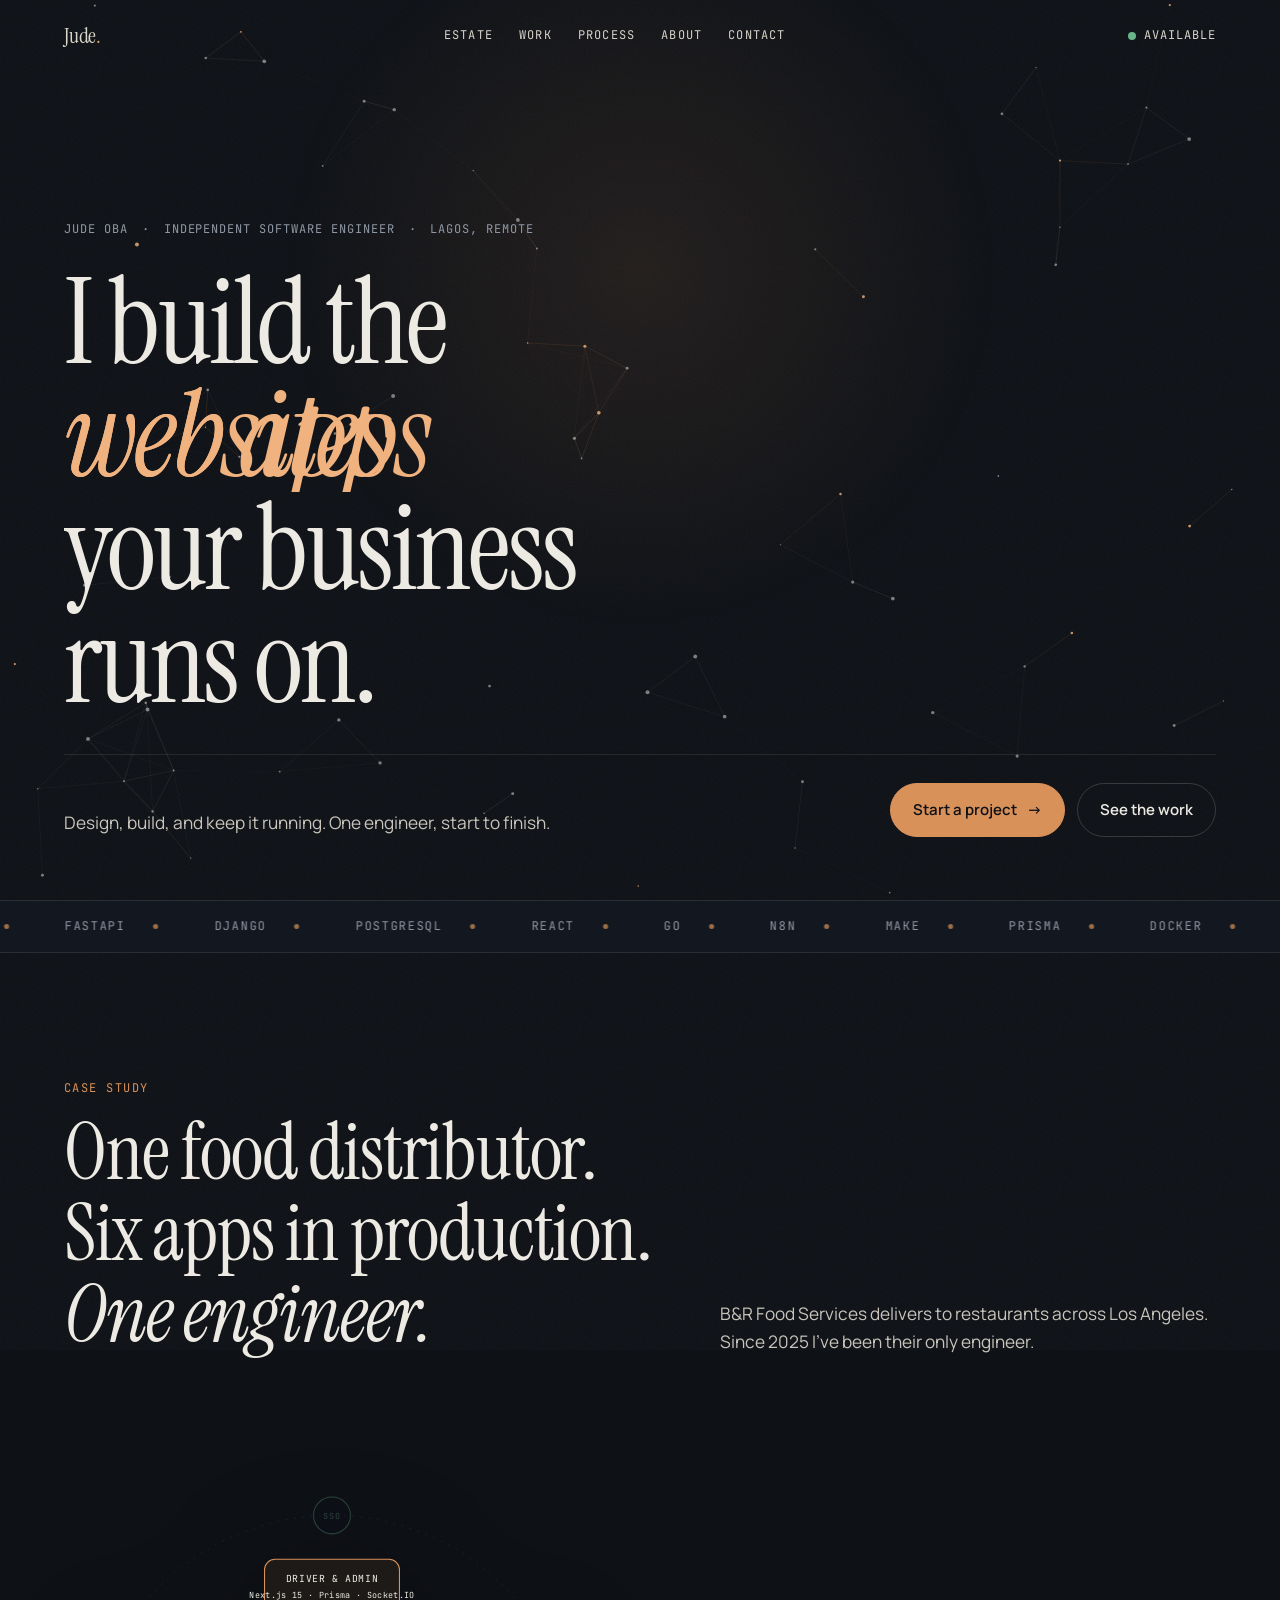
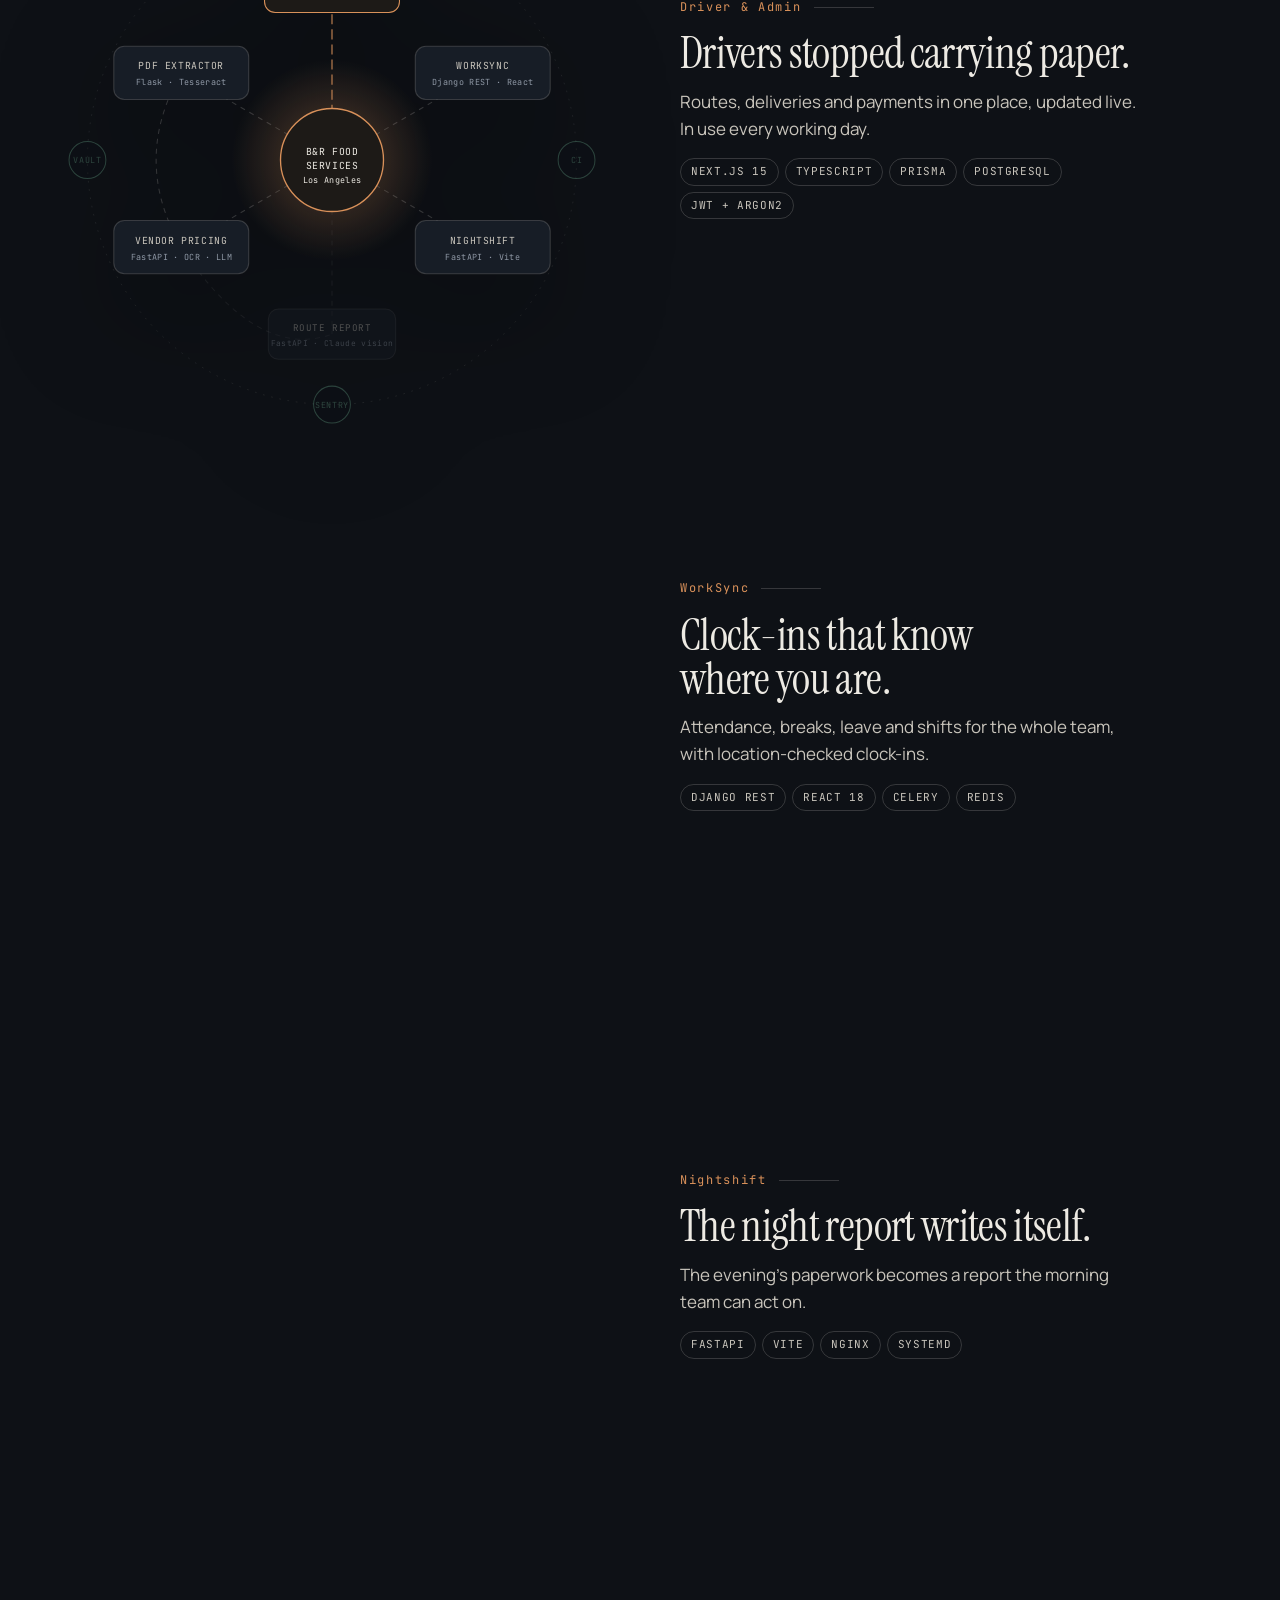
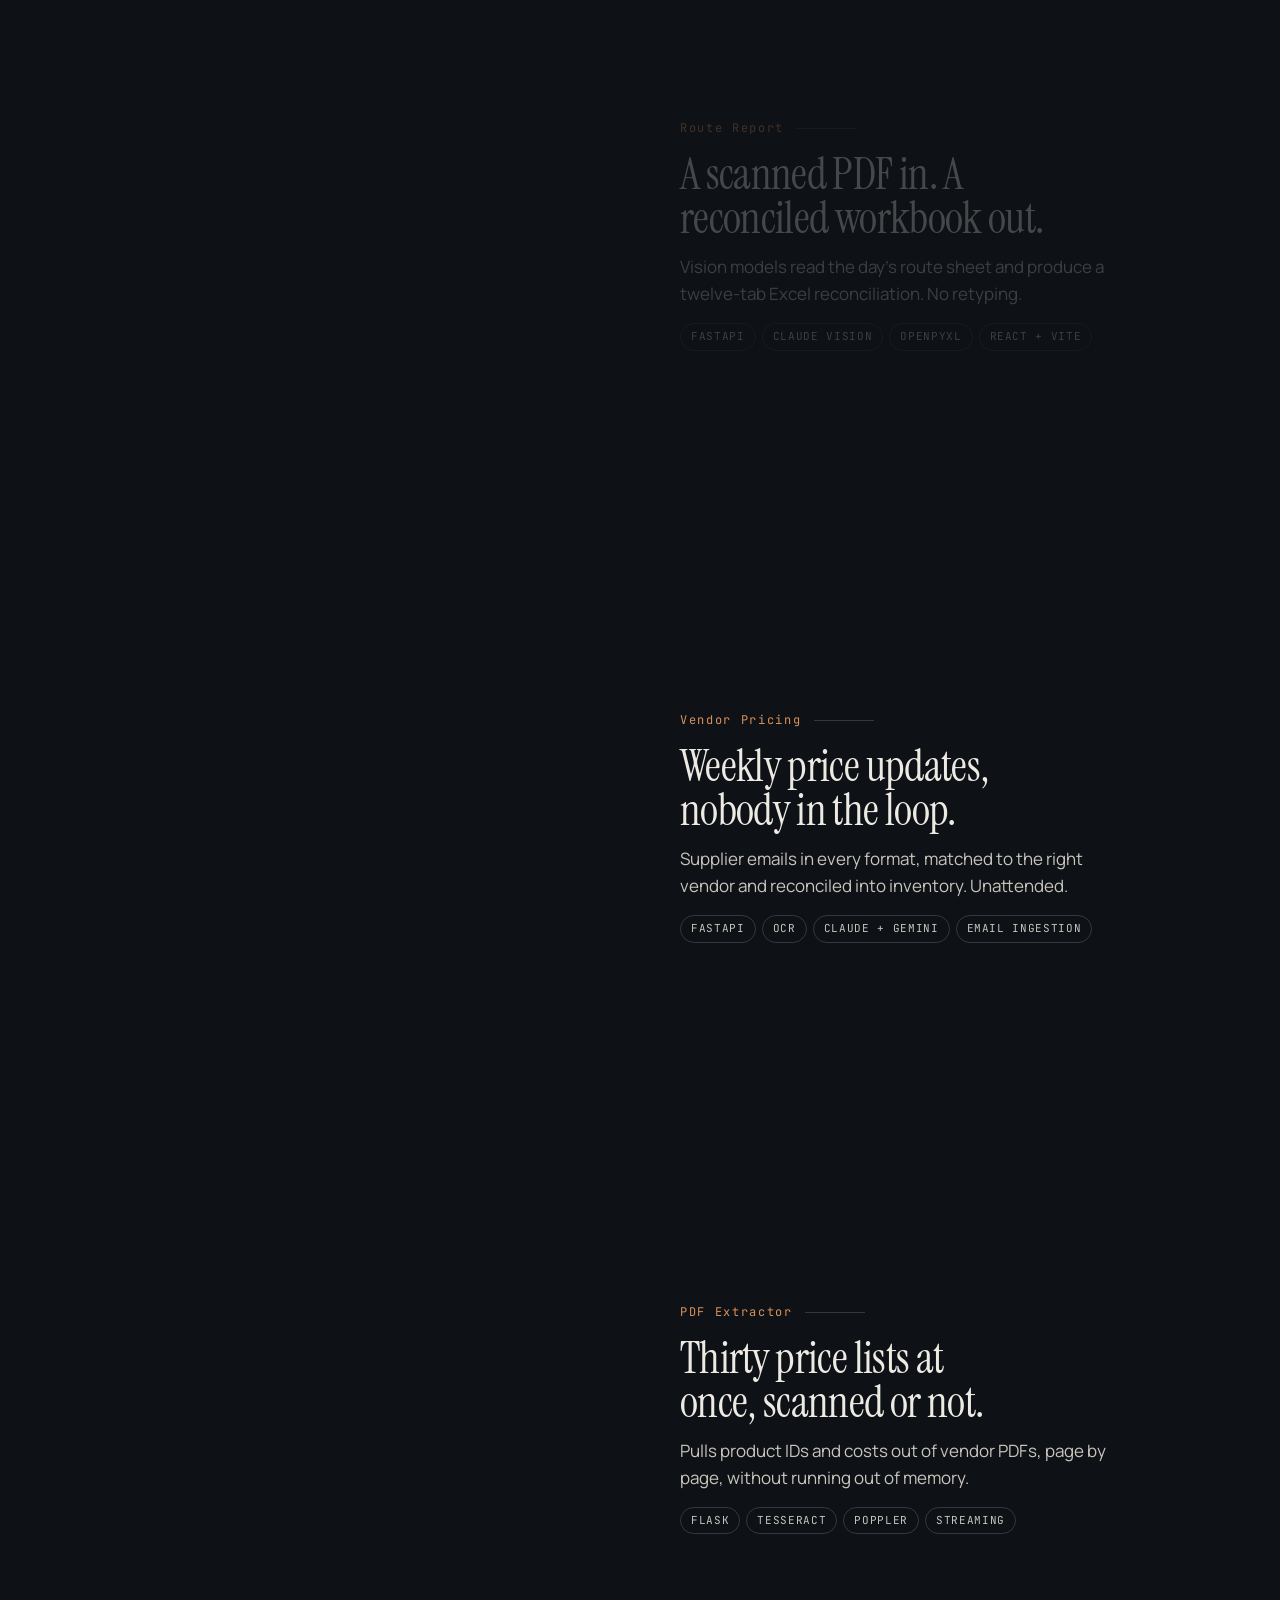
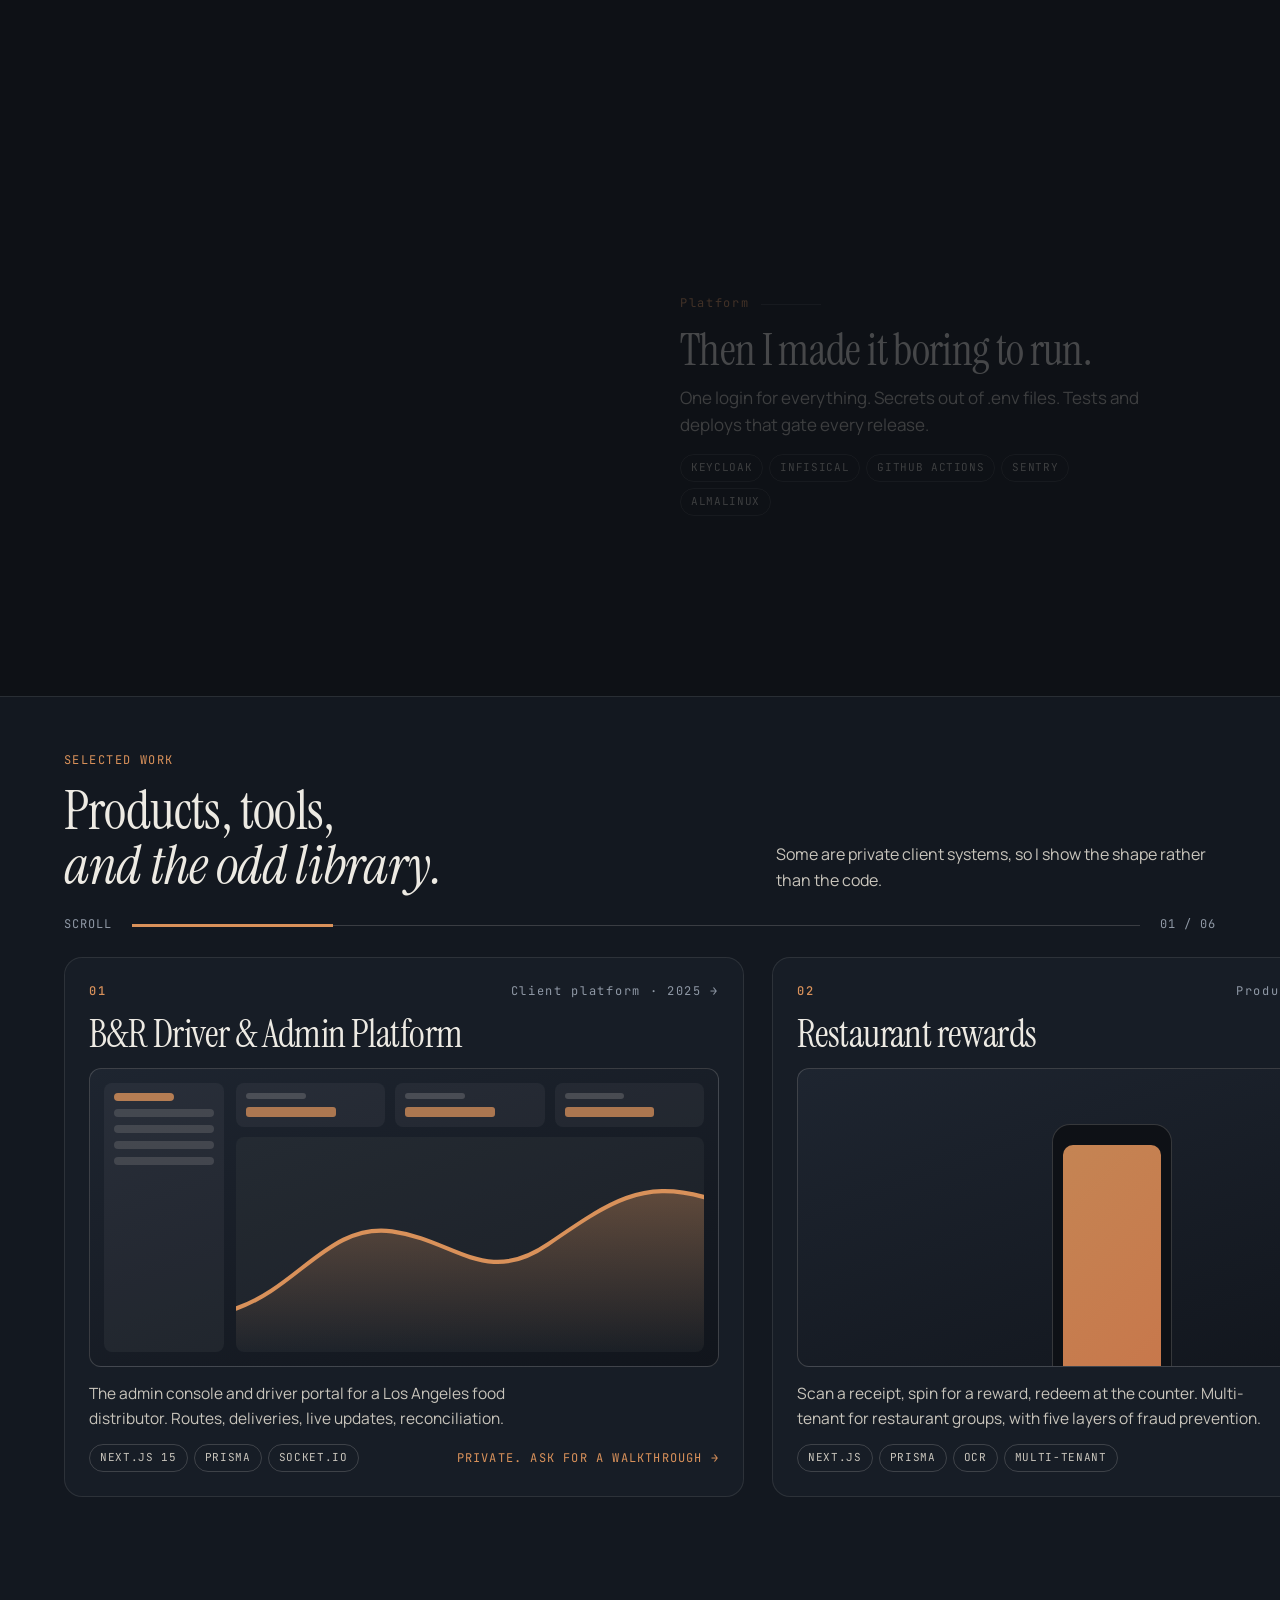
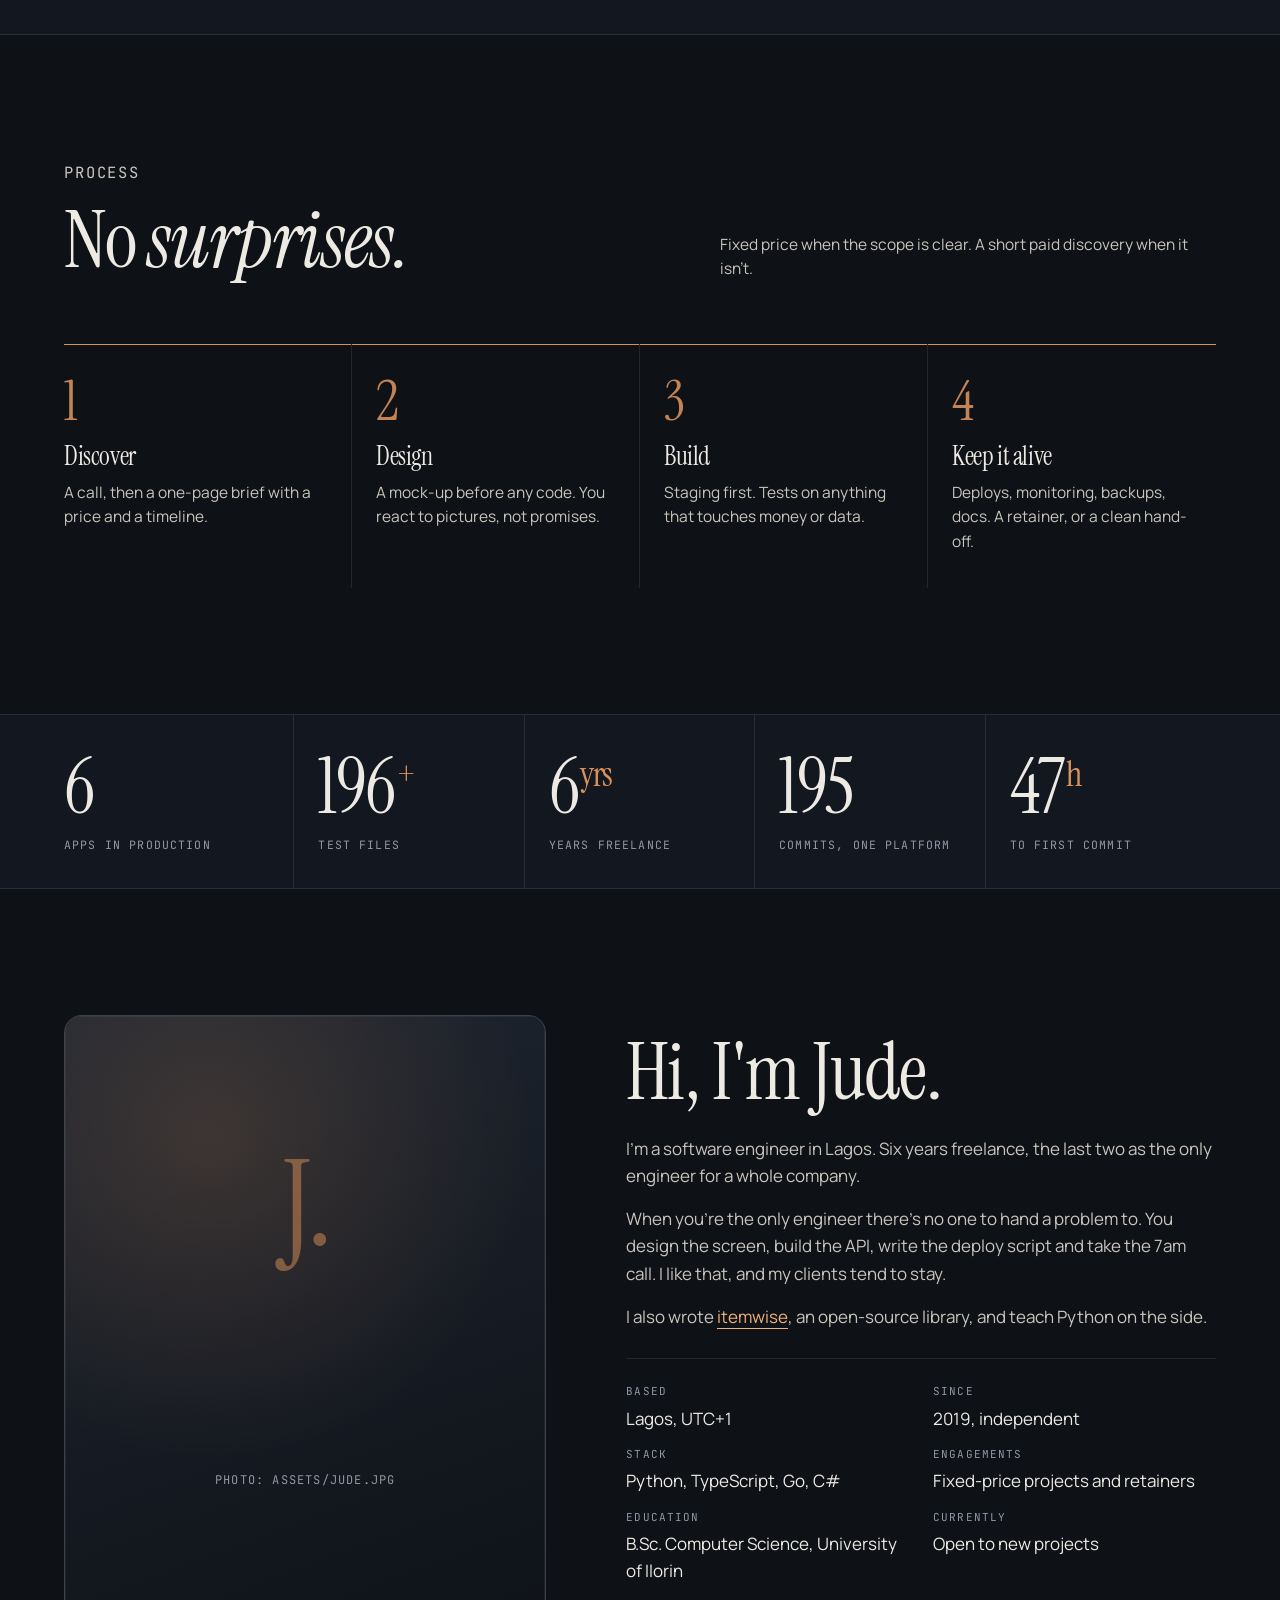
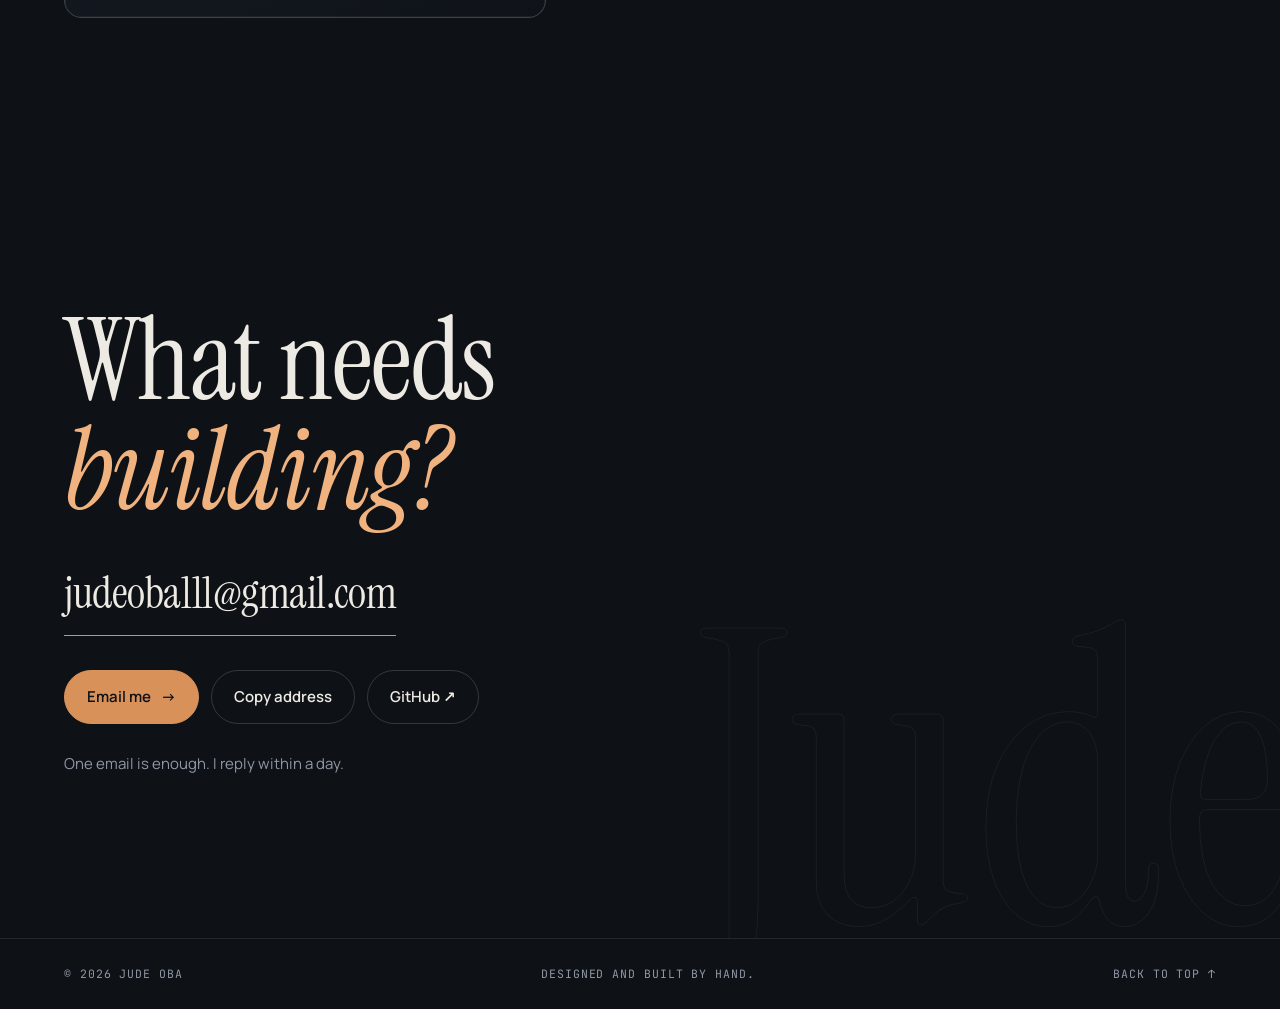
==== commit f320073c: "Drop numbered section labels and scroll cue" ====
--- a/index.html
+++ b/index.html
@@ -63,7 +63,6 @@
       </div>
     </div>
   </div>
-  <div class="scroll"><span>Scroll</span><i></i></div>
 </section>
 
 <!-- ============ MARQUEE ============ -->
@@ -78,7 +77,7 @@
   <div class="wrap">
     <div class="chapter-head">
       <div>
-        <p class="eyebrow" data-reveal>01 — One client</p>
+        <p class="eyebrow" data-reveal>Case study</p>
         <h2 data-reveal>One food distributor.<br>Six apps in production.<br><em>One engineer.</em></h2>
       </div>
       <p class="lede" data-reveal>B&amp;R Food Services delivers to restaurants across Los Angeles. Since 2025 I've been their only engineer.</p>
@@ -184,14 +183,14 @@
   <div class="wrap">
     <div class="chapter-head">
       <div>
-        <p class="eyebrow" data-reveal>02 — Selected work</p>
+        <p class="eyebrow" data-reveal>Selected work</p>
         <h2 data-reveal>Products, tools,<br><em>and the odd library.</em></h2>
       </div>
       <p class="lede" data-reveal>Some are private client systems, so I show the shape rather than the code.</p>
     </div>
   </div>
   <div class="pin" id="workPin">
-    <div class="hint mono"><span>Drag or scroll</span><span class="bar"><i id="railbar"></i></span><span id="railcount">01 / 06</span></div>
+    <div class="hint mono"><span>Scroll</span><span class="bar"><i id="railbar"></i></span><span id="railcount">01 / 06</span></div>
     <div class="rail" id="rail">
 
       <article class="card">
@@ -277,7 +276,7 @@
   <div class="wrap">
     <div class="chapter-head">
       <div>
-        <p class="eyebrow" data-reveal>03 — How a project runs</p>
+        <p class="eyebrow" data-reveal>Process</p>
         <h2 data-reveal>No <em>surprises.</em></h2>
       </div>
       <p class="lede" data-reveal>Fixed price when the scope is clear. A short paid discovery when it isn't.</p>
@@ -313,7 +312,6 @@
         <div class="ph"><b>J.</b><span>Photo: assets/jude.jpg</span></div>
       </div>
       <div>
-        <p class="eyebrow" data-reveal>04 — About</p>
         <h2 data-reveal>Hi, I'm Jude.</h2>
         <div class="bio" style="margin-top:22px">
           <p data-reveal>I'm a software engineer in Lagos. Six years freelance, the last two as the only engineer for a whole company.</p>
@@ -337,7 +335,6 @@
 <section class="contact" id="contact">
   <div class="bgword" aria-hidden="true">Jude</div>
   <div class="wrap">
-    <p class="eyebrow" data-reveal>05 — Contact</p>
     <h2 class="serif" data-reveal>What needs<br><em>building?</em></h2>
     <a class="big" href="mailto:judeoba111@gmail.com?subject=Project%20enquiry" data-reveal>judeoba111@gmail.com</a>
     <div class="row" data-reveal>
--- a/styles.css
+++ b/styles.css
@@ -30,8 +30,7 @@
 .mono{font-family:var(--mono);font-size:12px;letter-spacing:.08em;text-transform:uppercase;color:var(--muted)}
 .serif{font-family:var(--serif);font-weight:400}
 .serif em,.serif i{font-style:italic;color:var(--copper-2)}
-.eyebrow{display:flex;align-items:center;gap:12px;font-family:var(--mono);font-size:12px;letter-spacing:.12em;text-transform:uppercase;color:var(--copper)}
-.eyebrow::before{content:"";width:28px;height:1px;background:var(--copper)}
+.eyebrow{font-family:var(--mono);font-size:12px;letter-spacing:.12em;text-transform:uppercase;color:var(--copper);margin-bottom:14px}
 h1,h2,h3{margin:0;font-weight:400;text-wrap:balance;line-height:1.02;letter-spacing:-.015em}
 h2{font-family:var(--serif);font-size:clamp(40px,6.2vw,84px)}
 h3{font-family:var(--serif);font-size:clamp(28px,3.4vw,44px)}
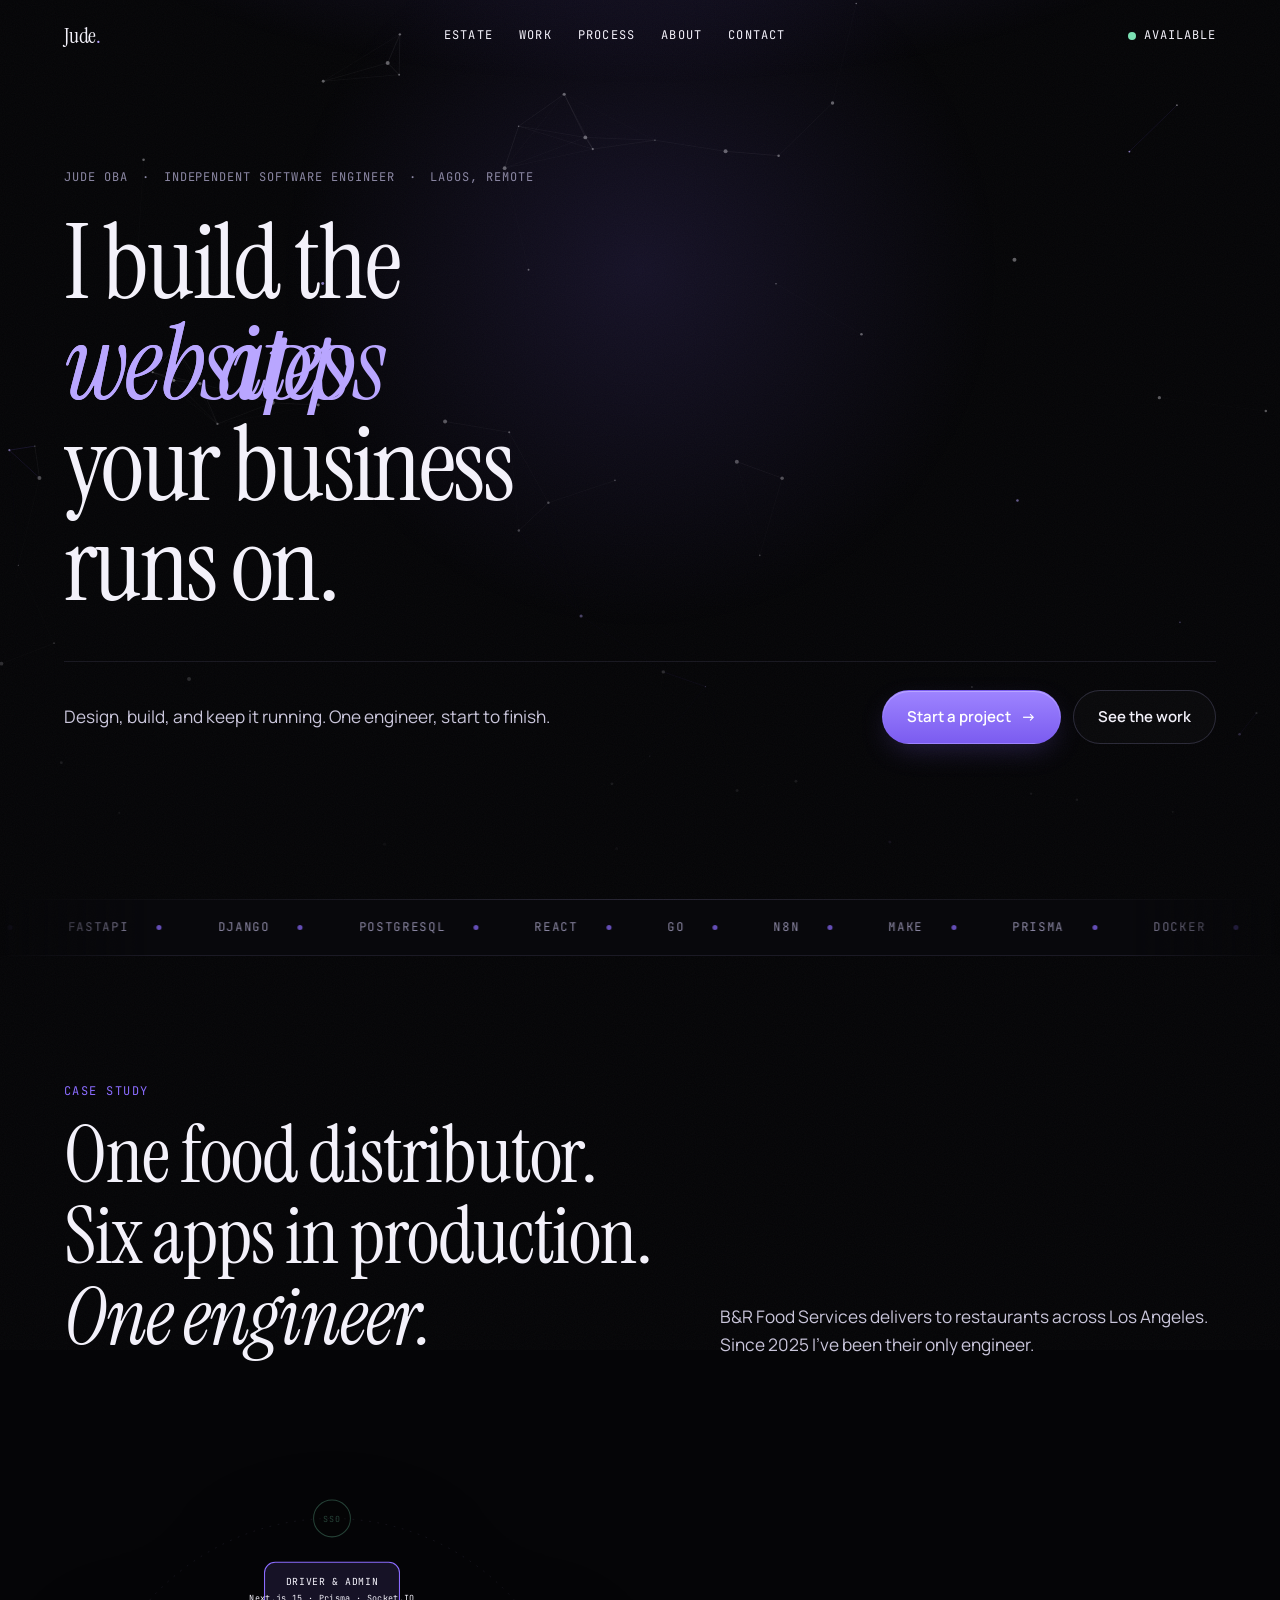
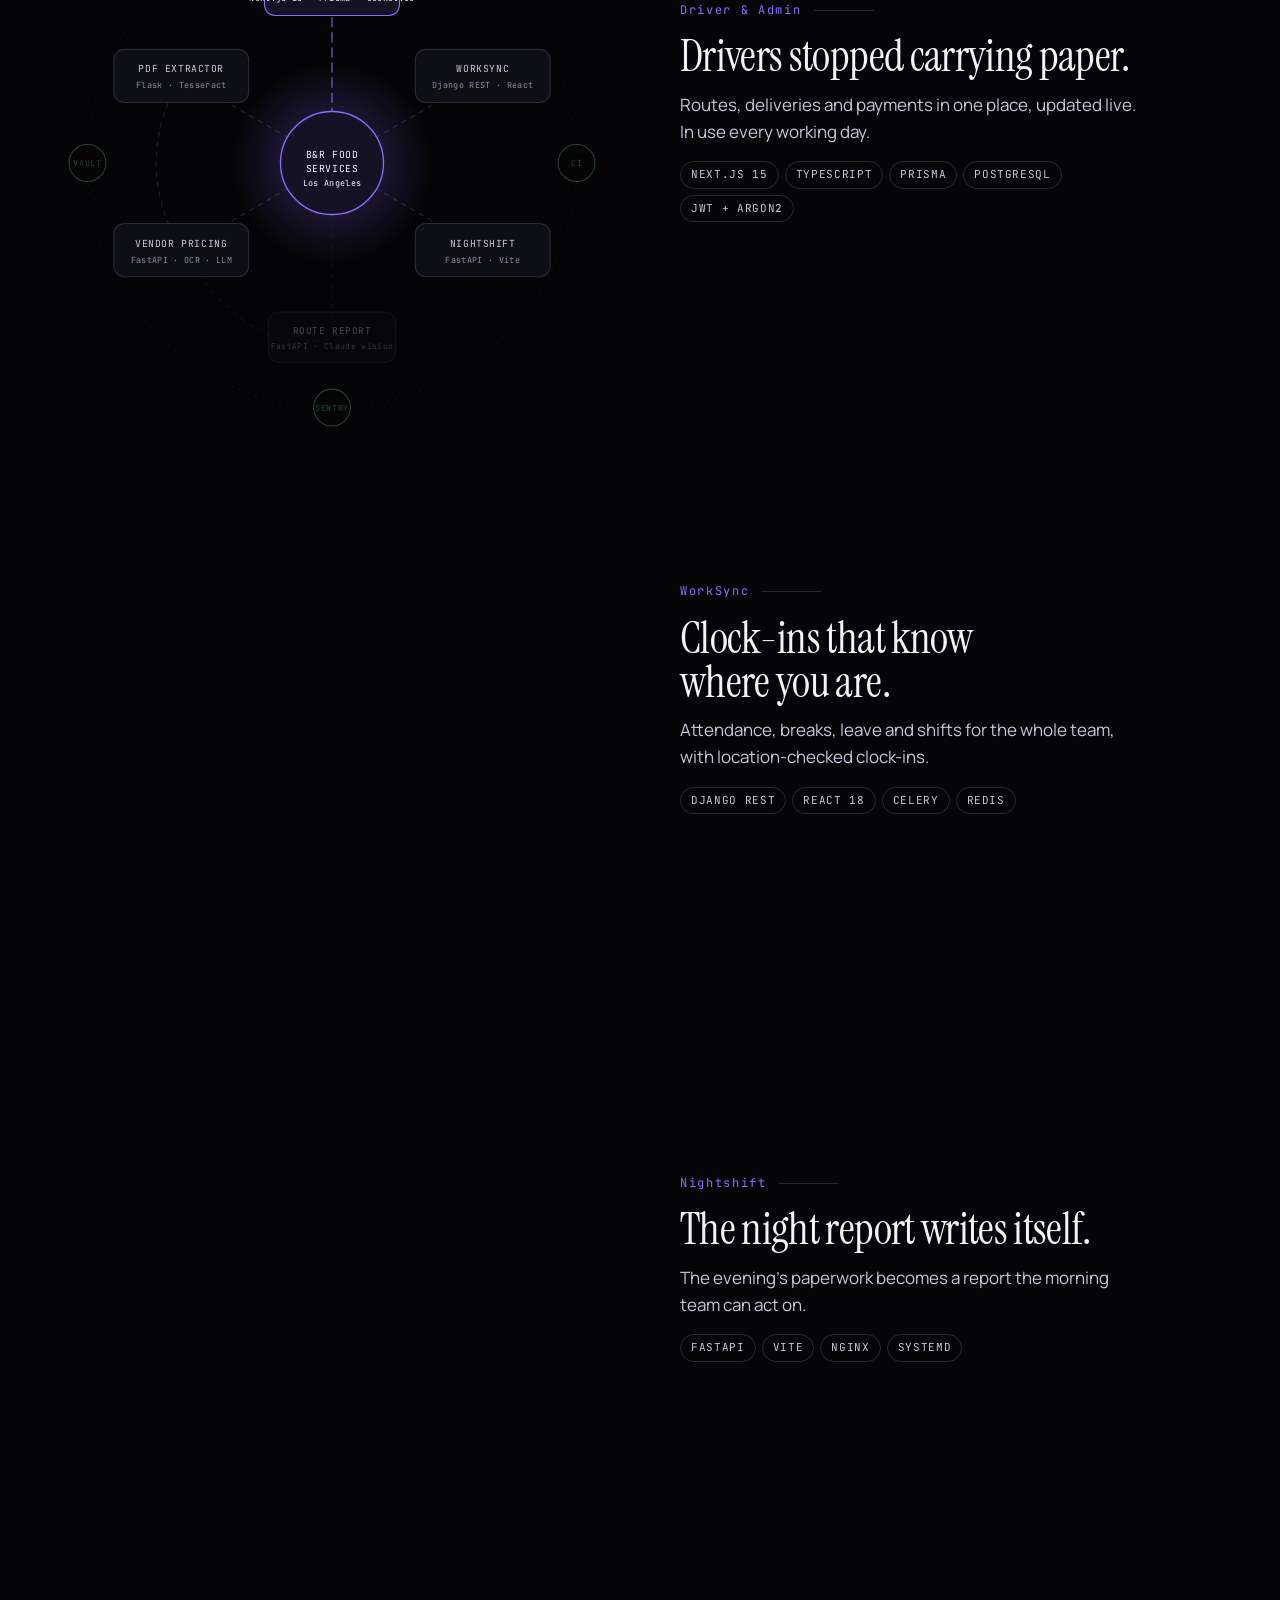
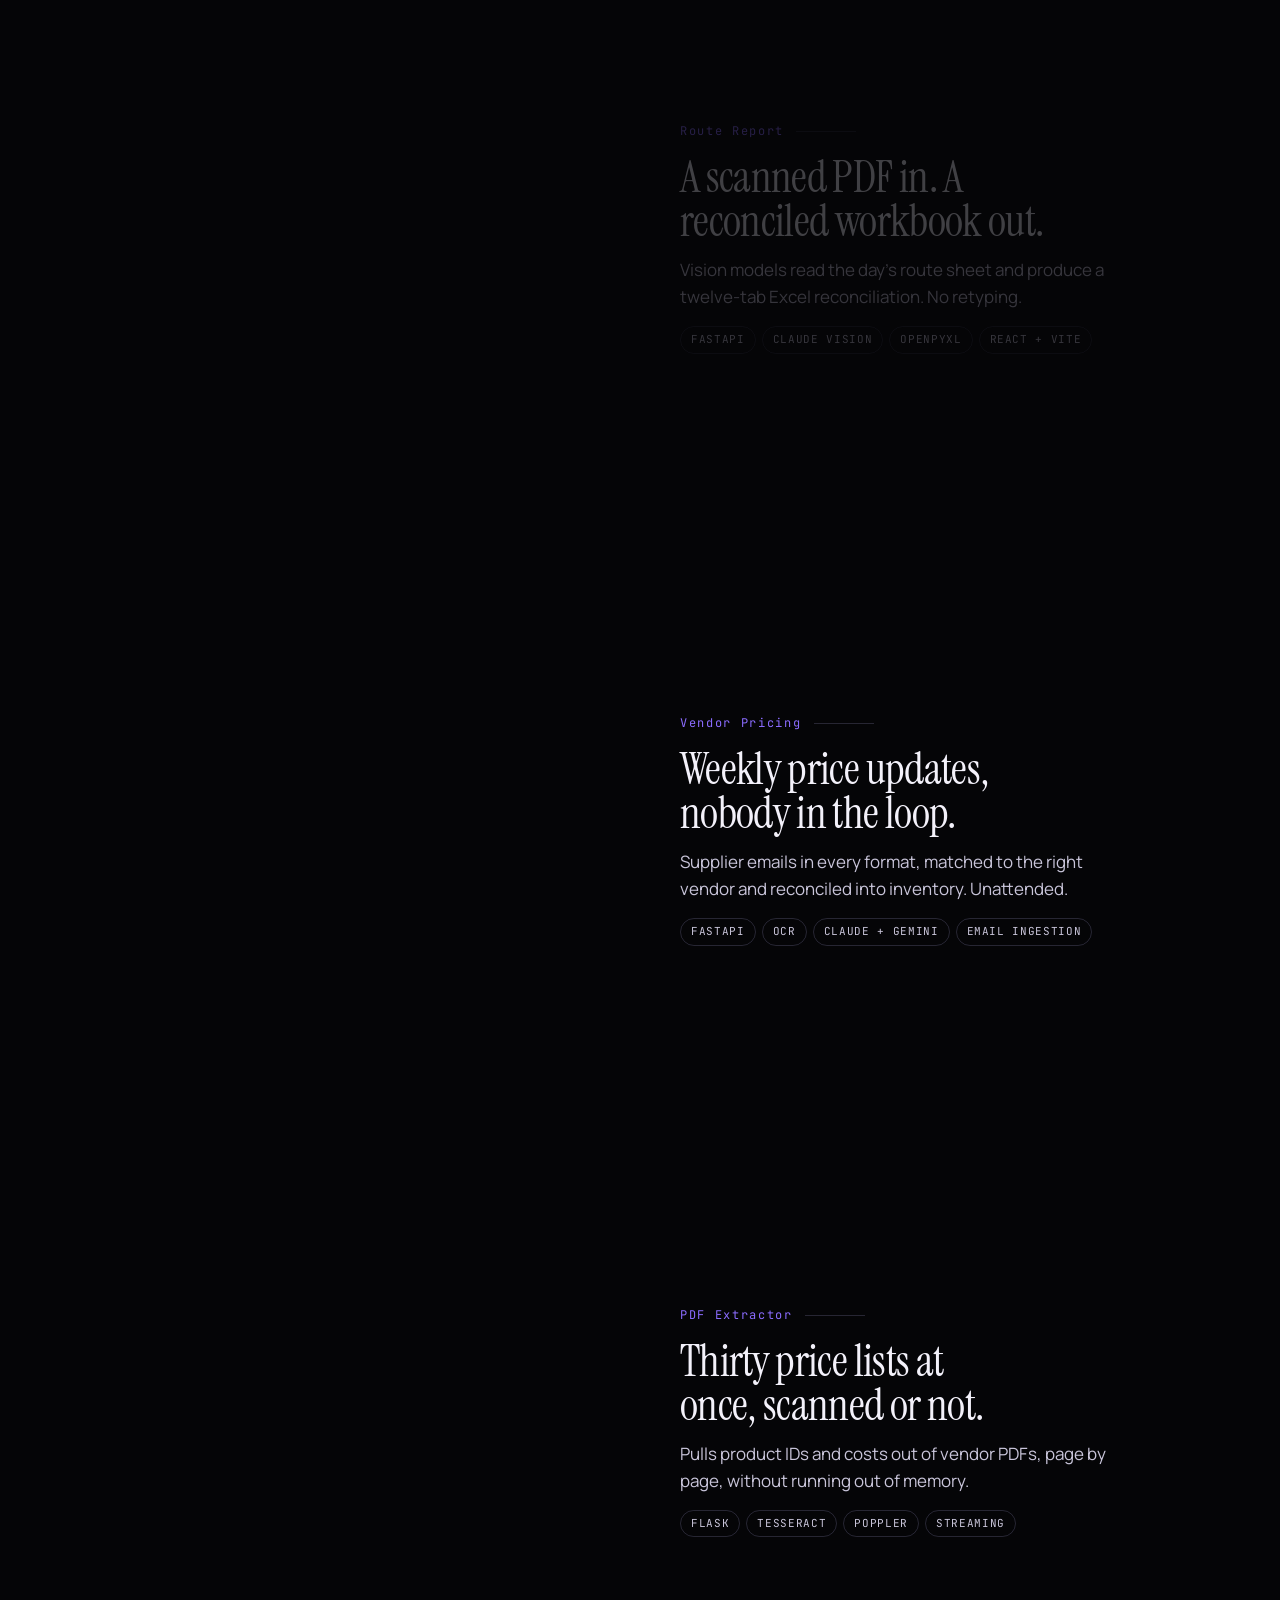
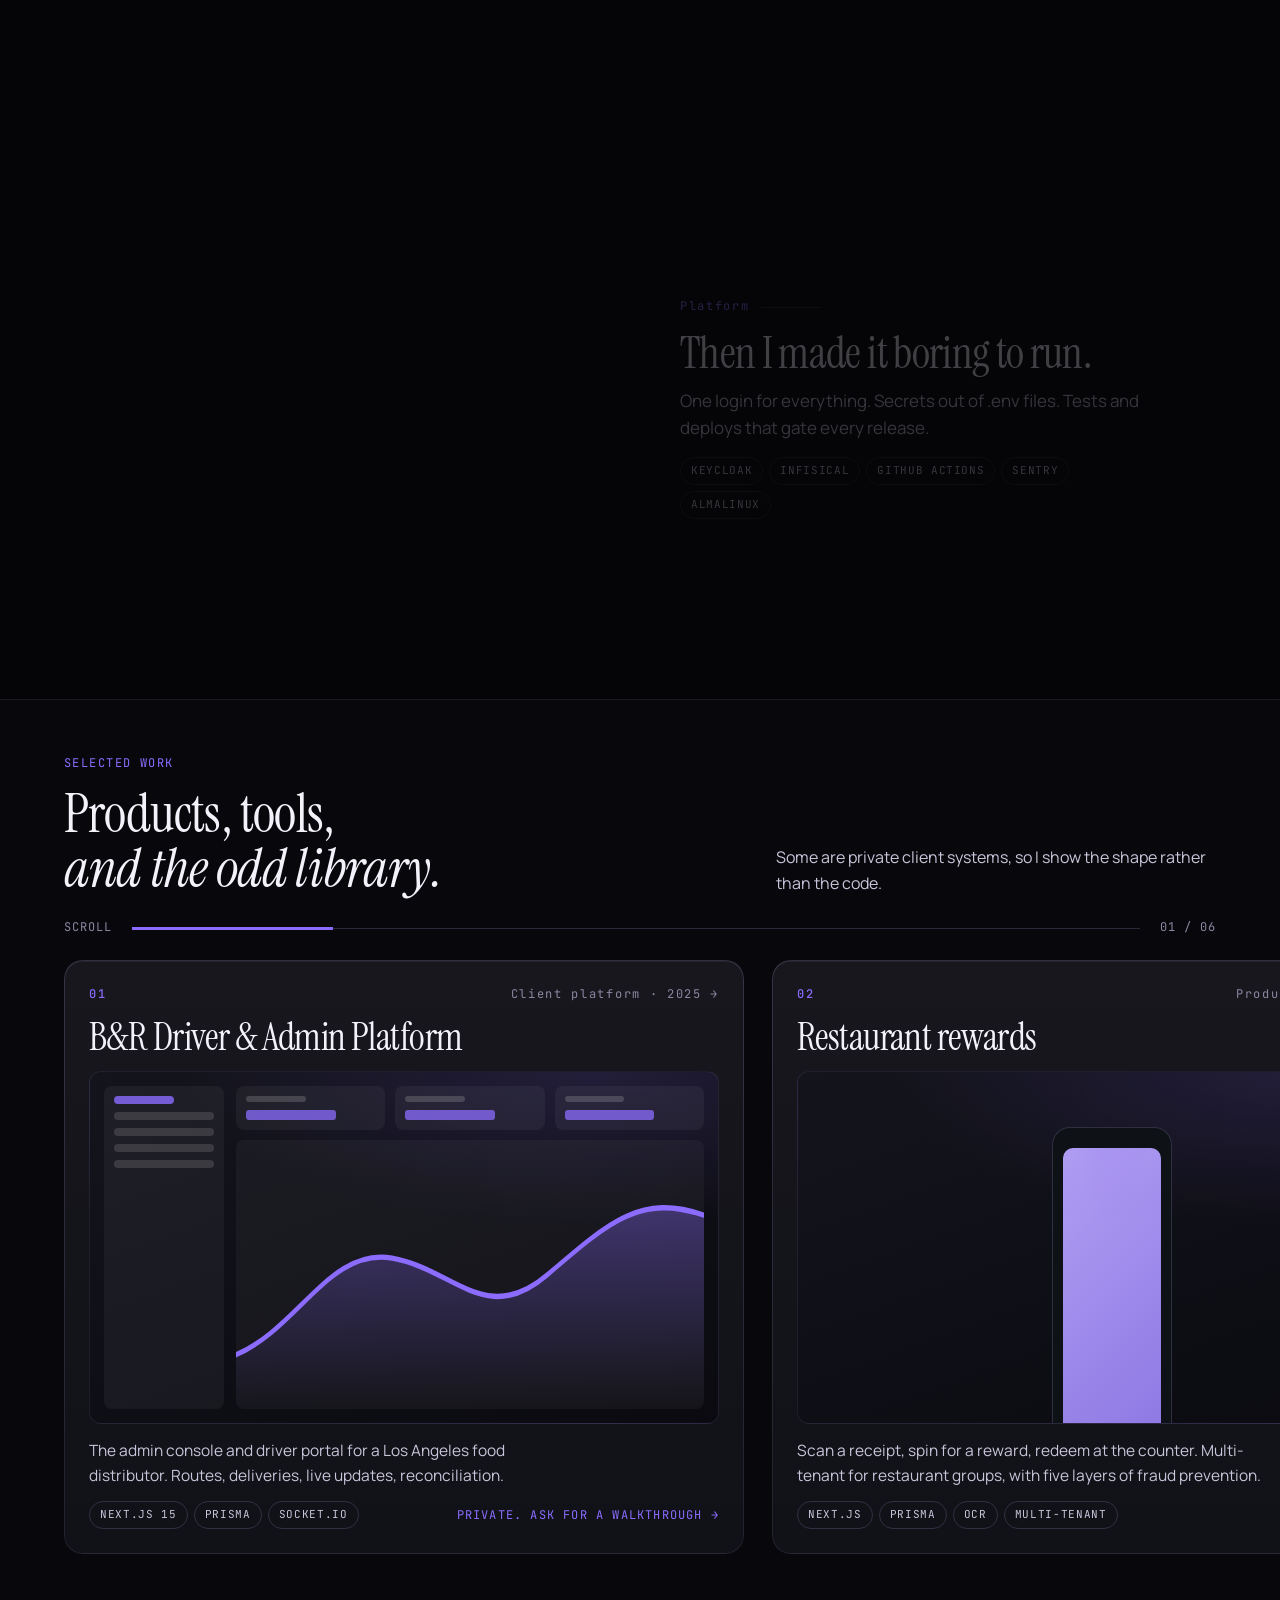
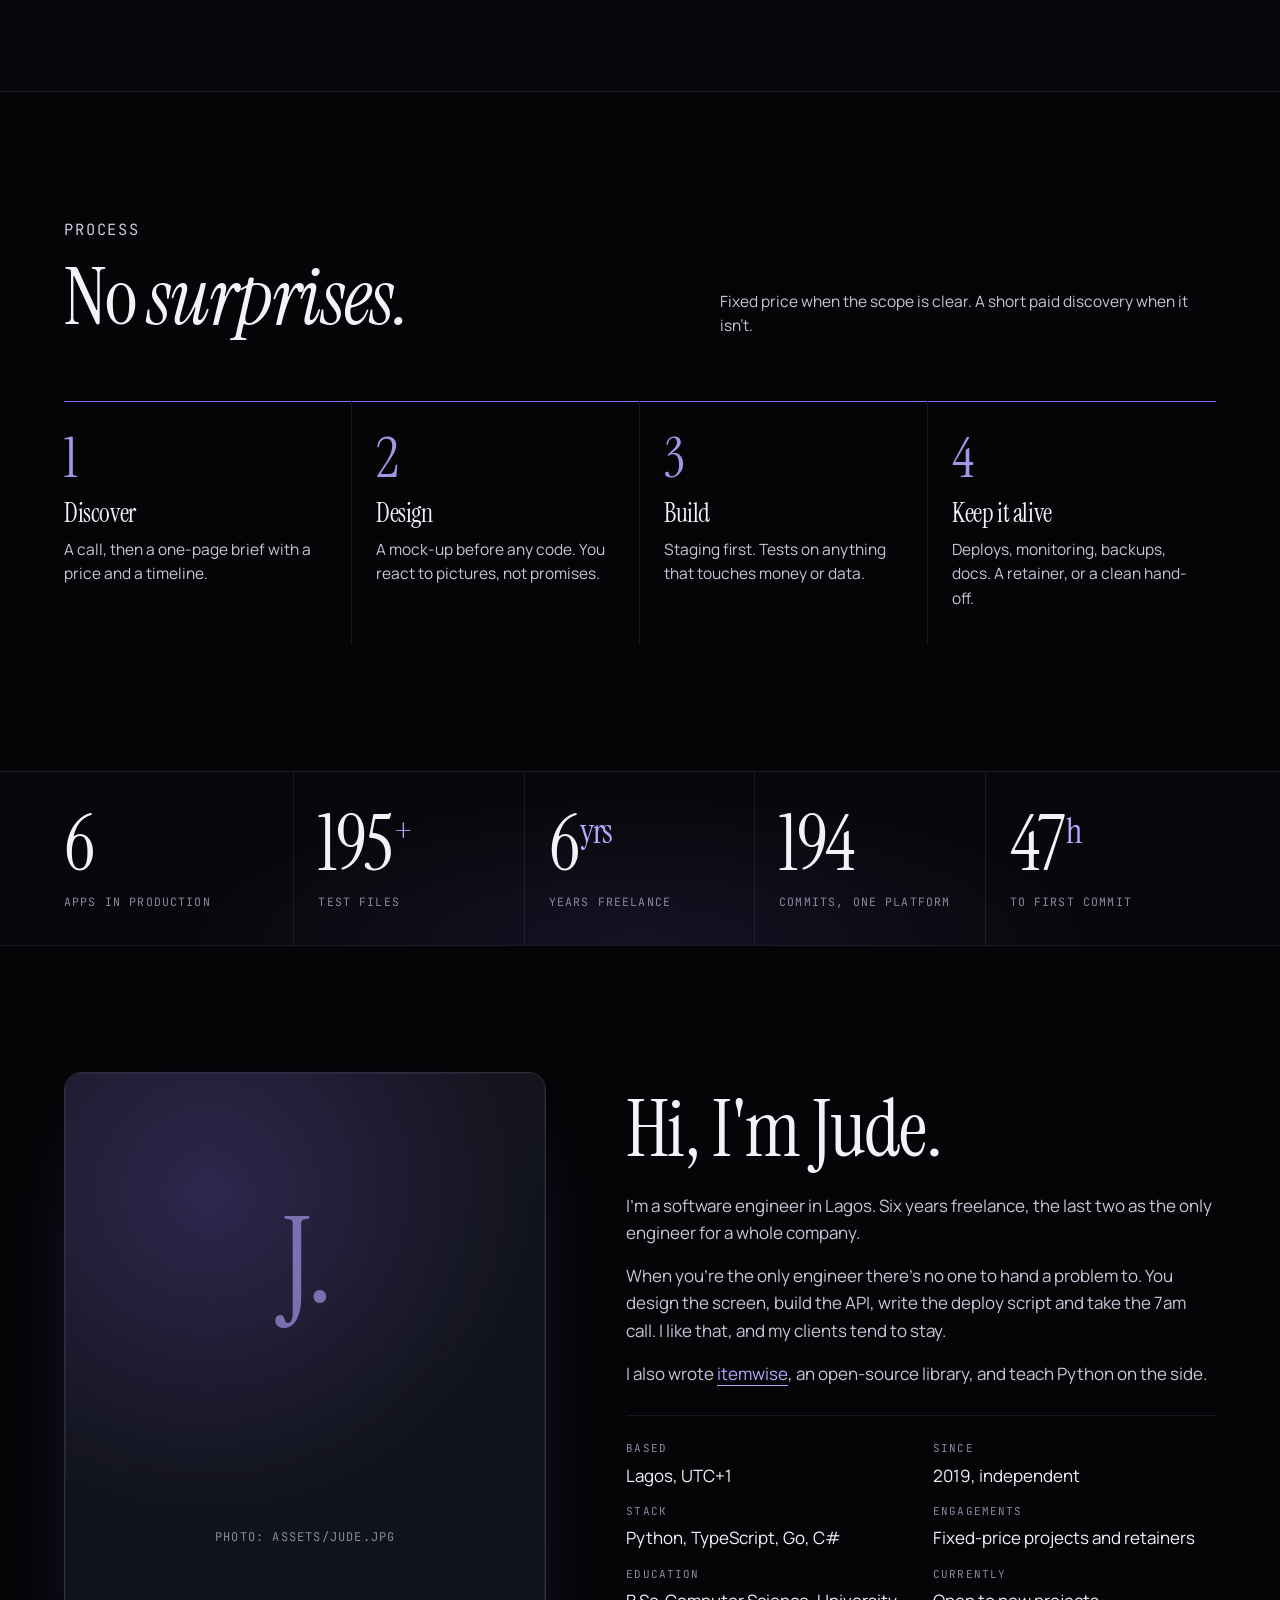
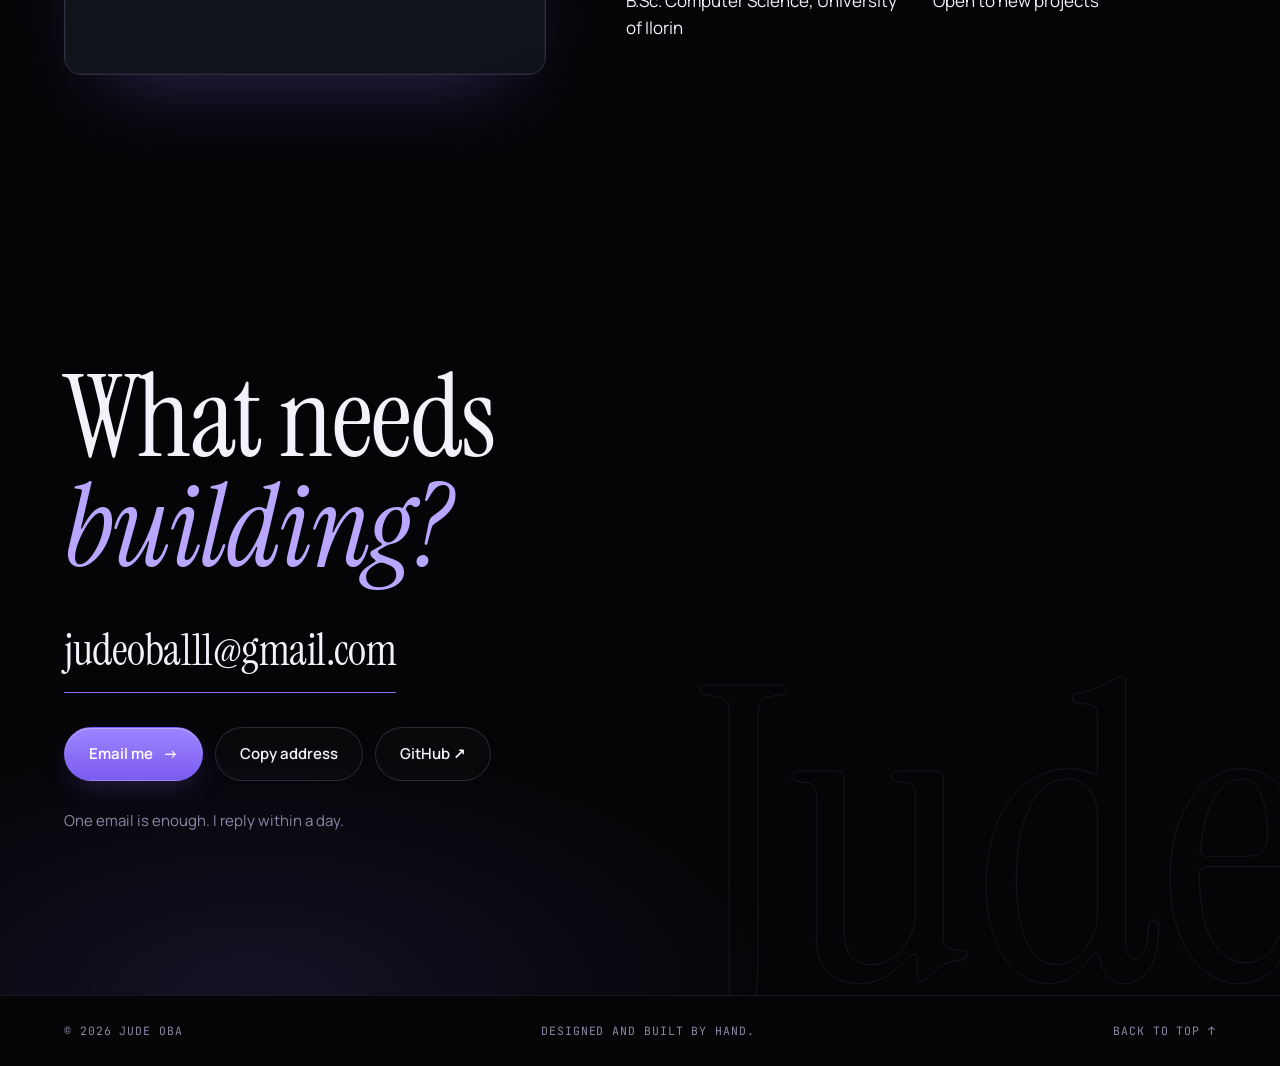
==== commit f5683b33: "Black and violet palette, recentred hero, glass cards with conic border, scroll-driven reveals" ====
--- a/index.html
+++ b/index.html
@@ -5,7 +5,7 @@
 <meta name="viewport" content="width=device-width,initial-scale=1,viewport-fit=cover">
 <title>Jude Oba — software engineer</title>
 <meta name="description" content="Websites, web apps and automations for small businesses. Designed, built and kept running by one engineer. Remote, UTC+1.">
-<meta name="theme-color" content="#0E1116">
+<meta name="theme-color" content="#050507">
 <meta property="og:title" content="Jude Oba — software engineer">
 <meta property="og:description" content="Websites, web apps and automations. Designed, built and kept running by one engineer.">
 <meta property="og:type" content="website">
@@ -88,7 +88,7 @@
         <svg class="diagram" id="diagram" viewBox="0 0 640 640" role="img" aria-labelledby="dgt">
           <title id="dgt">Diagram of the six B&amp;R applications connected to a shared platform layer</title>
           <defs>
-            <radialGradient id="hubg" cx="50%" cy="50%" r="50%"><stop offset="0" stop-color="#D9915A" stop-opacity=".35"/><stop offset="1" stop-color="#D9915A" stop-opacity="0"/></radialGradient>
+            <radialGradient id="hubg" cx="50%" cy="50%" r="50%"><stop offset="0" stop-color="#8B6CFF" stop-opacity=".35"/><stop offset="1" stop-color="#8B6CFF" stop-opacity="0"/></radialGradient>
           </defs>
           <circle class="ring" id="ring" cx="320" cy="320" r="292"/>
           <circle cx="320" cy="320" r="120" fill="url(#hubg)"/>
@@ -201,7 +201,7 @@
             <div class="side"><i></i><i></i><i></i><i></i><i></i></div>
             <div class="main">
               <div class="kpis"><b></b><b></b><b></b></div>
-              <div class="chart"><svg viewBox="0 0 300 100" preserveAspectRatio="none"><defs><linearGradient id="cg" x1="0" x2="0" y1="0" y2="1"><stop offset="0" stop-color="#D9915A" stop-opacity=".35"/><stop offset="1" stop-color="#D9915A" stop-opacity="0"/></linearGradient></defs><path class="area" d="M0 80 C40 70 60 40 100 44 S160 70 200 50 S260 20 300 28 L300 100 L0 100Z"/><path d="M0 80 C40 70 60 40 100 44 S160 70 200 50 S260 20 300 28"/></svg></div>
+              <div class="chart"><svg viewBox="0 0 300 100" preserveAspectRatio="none"><defs><linearGradient id="cg" x1="0" x2="0" y1="0" y2="1"><stop offset="0" stop-color="#8B6CFF" stop-opacity=".35"/><stop offset="1" stop-color="#8B6CFF" stop-opacity="0"/></linearGradient></defs><path class="area" d="M0 80 C40 70 60 40 100 44 S160 70 200 50 S260 20 300 28 L300 100 L0 100Z"/><path d="M0 80 C40 70 60 40 100 44 S160 70 200 50 S260 20 300 28"/></svg></div>
             </div>
           </div>
         </div>
@@ -262,7 +262,7 @@
       <article class="card">
         <div class="idx"><b>06</b><span>Agency site · design system</span></div>
         <h3>CreonTek</h3>
-        <div class="frame"><div class="ui" style="grid-template-columns:1fr;place-items:center"><div style="width:70%;font-family:var(--serif);font-size:clamp(22px,3vw,34px);color:var(--ink);text-align:center;line-height:1.1">Websites. Apps. Automations.<br><span style="color:var(--copper-2);font-style:italic">Built as one system.</span></div></div></div>
+        <div class="frame"><div class="ui" style="grid-template-columns:1fr;place-items:center"><div style="width:70%;font-family:var(--serif);font-size:clamp(22px,3vw,34px);color:var(--ink);text-align:center;line-height:1.1">Websites. Apps. Automations.<br><span style="color:var(--accent-2);font-style:italic">Built as one system.</span></div></div></div>
         <p class="desc">An agency site and three studio sub-sites in one monorepo, sharing a design system. The homepage runs as a state deck on desktop.</p>
         <div class="foot"><div class="tags"><span class="tag">Next.js</span><span class="tag">GSAP</span><span class="tag">Turborepo</span><span class="tag">Tailwind v4</span></div><a href="#contact">Ask about it →</a></div>
       </article>
@@ -316,7 +316,7 @@
         <div class="bio" style="margin-top:22px">
           <p data-reveal>I'm a software engineer in Lagos. Six years freelance, the last two as the only engineer for a whole company.</p>
           <p data-reveal>When you're the only engineer there's no one to hand a problem to. You design the screen, build the API, write the deploy script and take the 7am call. I like that, and my clients tend to stay.</p>
-          <p data-reveal>I also wrote <a href="https://github.com/JudeDesigns/itemwise" style="color:var(--copper-2);border-bottom:1px solid currentColor">itemwise</a>, an open-source library, and teach Python on the side.</p>
+          <p data-reveal>I also wrote <a href="https://github.com/JudeDesigns/itemwise" style="color:var(--accent-2);border-bottom:1px solid currentColor">itemwise</a>, an open-source library, and teach Python on the side.</p>
         </div>
         <dl class="facts" data-reveal>
           <div><dt>Based</dt><dd>Lagos, UTC+1</dd></div>
--- a/styles.css
+++ b/styles.css
@@ -1,10 +1,11 @@
-/* Jude Oba — portfolio. One committed visual world: graphite, paper, copper. */
+/* Jude Oba — portfolio. One committed visual world: true black, violet, lavender-white. */
+@property --a { syntax: "<angle>"; inherits: false; initial-value: 0deg; }
 :root{
-  --bg:#0E1116; --bg-2:#131820; --surface:#171D26; --surface-2:#1E2530;
-  --ink:#EDEAE3; --ink-2:#C9C5BC; --muted:#8F98A5; --faint:#5C6673;
-  --line:rgba(237,234,227,.10); --line-2:rgba(237,234,227,.18);
-  --copper:#D9915A; --copper-2:#F0B27E; --copper-deep:#9C5A2C; --copper-glow:rgba(217,145,90,.22);
-  --live:#7BC8A4; --ember:#E3663F;
+  --bg:#050507; --bg-2:#08080C; --surface:#0E0E15; --surface-2:#14141D;
+  --ink:#F3F1FA; --ink-2:#C9C5DA; --muted:#8B87A3; --faint:#55516B;
+  --line:rgba(196,186,255,.10); --line-2:rgba(196,186,255,.18);
+  --accent:#8B6CFF; --accent-2:#B9A6FF; --accent-deep:#5B3FD6; --accent-glow:rgba(139,108,255,.28);
+  --live:#7BE0B3; --ember:#E3663F;
   --serif:"Instrument Serif",Georgia,"Times New Roman",serif;
   --sans:"Manrope",system-ui,-apple-system,"Segoe UI",sans-serif;
   --mono:"JetBrains Mono",ui-monospace,SFMono-Regular,Menlo,monospace;
@@ -22,24 +23,24 @@
 a{color:inherit;text-decoration:none}
 img,svg,video{max-width:100%;display:block}
 button{font:inherit;color:inherit;background:none;border:0;cursor:pointer}
-::selection{background:var(--copper);color:#0E1116}
-:focus-visible{outline:2px solid var(--copper);outline-offset:3px}
+::selection{background:var(--accent);color:#fff}
+:focus-visible{outline:2px solid var(--accent);outline-offset:3px}
 
 /* ---------- utilities ---------- */
 .wrap{max-width:var(--maxw);margin:0 auto;padding-inline:var(--gutter)}
 .mono{font-family:var(--mono);font-size:12px;letter-spacing:.08em;text-transform:uppercase;color:var(--muted)}
 .serif{font-family:var(--serif);font-weight:400}
-.serif em,.serif i{font-style:italic;color:var(--copper-2)}
-.eyebrow{font-family:var(--mono);font-size:12px;letter-spacing:.12em;text-transform:uppercase;color:var(--copper);margin-bottom:14px}
+.serif em,.serif i{font-style:italic;color:var(--accent-2)}
+.eyebrow{font-family:var(--mono);font-size:12px;letter-spacing:.12em;text-transform:uppercase;color:var(--accent);margin-bottom:14px}
 h1,h2,h3{margin:0;font-weight:400;text-wrap:balance;line-height:1.02;letter-spacing:-.015em}
 h2{font-family:var(--serif);font-size:clamp(40px,6.2vw,84px)}
 h3{font-family:var(--serif);font-size:clamp(28px,3.4vw,44px)}
 p{margin:0}
 .lede{font-size:clamp(17px,1.35vw,21px);color:var(--ink-2);max-width:56ch}
-.btn{display:inline-flex;align-items:center;gap:10px;padding:14px 22px;border-radius:999px;border:1px solid var(--line-2);font-weight:600;font-size:15px;transition:border-color .3s var(--ease),background .3s var(--ease),transform .3s var(--ease);will-change:transform}
-.btn:hover{border-color:var(--copper);transform:translateY(-1px)}
-.btn.primary{background:var(--copper);border-color:var(--copper);color:#0E1116}
-.btn.primary:hover{background:var(--copper-2);border-color:var(--copper-2)}
+.btn{display:inline-flex;align-items:center;gap:10px;padding:14px 24px;border-radius:999px;border:1px solid var(--line-2);background:rgba(255,255,255,.02);font-weight:600;font-size:15px;transition:border-color .3s var(--ease),background .3s var(--ease),transform .3s var(--ease),box-shadow .3s var(--ease);will-change:transform}
+.btn:hover{border-color:var(--accent-2);background:rgba(139,108,255,.08);transform:translateY(-1px)}
+.btn.primary{background:linear-gradient(180deg,#9E84FF 0%,#7B5CF0 100%);border-color:transparent;color:#fff;box-shadow:inset 0 1px 0 rgba(255,255,255,.28),0 10px 30px -8px var(--accent-glow)}
+.btn.primary:hover{background:linear-gradient(180deg,#B09BFF 0%,#8A6DF7 100%);box-shadow:inset 0 1px 0 rgba(255,255,255,.32),0 14px 40px -8px rgba(139,108,255,.45)}
 .btn .arr{display:inline-block;transition:transform .3s var(--ease)}
 .btn:hover .arr{transform:translateX(4px)}
 .tag{font-family:var(--mono);font-size:11px;letter-spacing:.06em;text-transform:uppercase;color:var(--ink-2);border:1px solid var(--line-2);border-radius:999px;padding:4px 10px;white-space:nowrap}
@@ -56,16 +57,24 @@
   *{animation-duration:.001s!important;animation-iteration-count:1!important}
 }
 
+@supports (animation-timeline: view()){
+  .js [data-reveal]:not(.hero [data-reveal]){opacity:1;transform:none;transition:none;animation:rise linear both;animation-timeline:view();animation-range:entry 0% entry 38%}
+  .js [data-reveal].is-in:not(.hero [data-reveal]){transition:none}
+  @keyframes rise{from{opacity:0;transform:translateY(28px)}}
+  @media (prefers-reduced-motion:reduce){.js [data-reveal]{animation:none!important}}
+}
+
 /* ---------- cursor glow & grain ---------- */
-.glow{position:fixed;inset:0;pointer-events:none;z-index:0;background:radial-gradient(600px 600px at var(--mx,50%) var(--my,30%),rgba(217,145,90,.10),transparent 60%);transition:opacity .6s}
-.grain{position:fixed;inset:-50%;width:200%;height:200%;pointer-events:none;z-index:1;opacity:.045;background-image:url("data:image/svg+xml,%3Csvg xmlns='http://www.w3.org/2000/svg' width='160' height='160'%3E%3Cfilter id='n'%3E%3CfeTurbulence type='fractalNoise' baseFrequency='.9' numOctaves='2' stitchTiles='stitch'/%3E%3C/filter%3E%3Crect width='100%25' height='100%25' filter='url(%23n)'/%3E%3C/svg%3E");animation:grain 1.2s steps(4) infinite}
+.glow{position:fixed;inset:0;pointer-events:none;z-index:0;background:radial-gradient(600px 600px at var(--mx,50%) var(--my,30%),rgba(139,108,255,.13),transparent 60%);transition:opacity .6s}
+.grain{position:fixed;inset:-50%;width:200%;height:200%;pointer-events:none;z-index:1;opacity:.035;background-image:url("data:image/svg+xml,%3Csvg xmlns='http://www.w3.org/2000/svg' width='160' height='160'%3E%3Cfilter id='n'%3E%3CfeTurbulence type='fractalNoise' baseFrequency='.9' numOctaves='2' stitchTiles='stitch'/%3E%3C/filter%3E%3Crect width='100%25' height='100%25' filter='url(%23n)'/%3E%3C/svg%3E");animation:grain 1.2s steps(4) infinite}
 @keyframes grain{0%{transform:translate(0,0)}25%{transform:translate(-3%,2%)}50%{transform:translate(2%,-3%)}75%{transform:translate(-1%,-1%)}100%{transform:translate(0,0)}}
 main,header.nav,footer{position:relative;z-index:2}
 
 /* ---------- nav ---------- */
-header.nav{position:fixed;top:0;left:0;right:0;z-index:50;display:flex;align-items:center;justify-content:space-between;padding:18px var(--gutter);mix-blend-mode:difference}
+header.nav{position:fixed;top:0;left:0;right:0;z-index:50;display:flex;align-items:center;justify-content:space-between;padding:18px var(--gutter);transition:background .4s var(--ease),border-color .4s var(--ease),padding .4s var(--ease);border-bottom:1px solid transparent}
+header.nav.scrolled{background:rgba(5,5,7,.72);backdrop-filter:blur(14px) saturate(140%);-webkit-backdrop-filter:blur(14px) saturate(140%);border-bottom-color:var(--line);padding-block:12px}
 .nav .brand{font-family:var(--serif);font-size:22px;letter-spacing:-.01em}
-.nav .brand span{color:var(--copper-2)}
+.nav .brand span{color:var(--accent-2)}
 .nav ul{display:flex;gap:26px;list-style:none;margin:0;padding:0;font-family:var(--mono);font-size:12px;letter-spacing:.1em;text-transform:uppercase}
 .nav ul a{position:relative;padding:6px 0}
 .nav ul a::after{content:"";position:absolute;left:0;bottom:0;height:1px;width:100%;background:currentColor;transform:scaleX(0);transform-origin:right;transition:transform .4s var(--ease)}
@@ -77,33 +86,35 @@
 
 /* ---------- progress ---------- */
 .progress{position:fixed;left:0;top:0;height:2px;width:100%;z-index:60;background:transparent}
-.progress i{display:block;height:100%;width:100%;background:var(--copper);transform:scaleX(0);transform-origin:left}
+.progress i{display:block;height:100%;width:100%;background:var(--accent);transform:scaleX(0);transform-origin:left}
 
 /* ---------- hero ---------- */
-.hero{position:relative;min-height:100svh;display:grid;align-items:end;padding-top:110px;padding-bottom:clamp(40px,7vh,80px);overflow:hidden}
-.hero canvas{position:absolute;inset:0;width:100%;height:100%;z-index:0;opacity:.9}
+.hero{position:relative;min-height:100svh;display:grid;align-items:center;padding-top:120px;padding-bottom:clamp(72px,12vh,140px);overflow:hidden}
+.hero::before{content:"";position:absolute;inset:-20% -10% auto;height:70%;background:radial-gradient(60% 60% at 50% 0%,rgba(139,108,255,.20),transparent 70%);pointer-events:none}
+.hero::after{content:"";position:absolute;left:0;right:0;bottom:0;height:1px;background:linear-gradient(90deg,transparent,var(--line-2),transparent)}
+.hero canvas{position:absolute;inset:0;width:100%;height:100%;z-index:0;opacity:.75;mask-image:linear-gradient(180deg,#000 40%,transparent 100%);-webkit-mask-image:linear-gradient(180deg,#000 40%,transparent 100%)}
 .hero .wrap{position:relative;z-index:1;width:100%}
 .hero .kicker{display:flex;flex-wrap:wrap;align-items:center;gap:6px 14px;margin-bottom:26px}
 .hero .kicker span{white-space:nowrap}
-.hero h1{font-family:var(--serif);font-size:clamp(46px,9.4vw,150px);line-height:.94;letter-spacing:-.025em;max-width:12ch}
+.hero h1{font-family:var(--serif);font-size:clamp(44px,8.2vw,124px);line-height:.96;letter-spacing:-.025em;max-width:12ch}
 .hero h1 .line{display:block}
-.hero h1 em{font-style:italic;color:var(--copper-2)}
+.hero h1 em{font-style:italic;color:var(--accent-2)}
 .hero .rot{display:inline-grid;vertical-align:baseline}
 .hero .rot span{grid-area:1/1;white-space:nowrap}
 .hero .rot span:not(.on){opacity:0;transform:translateY(30%)}
 .hero .rot span{transition:opacity .6s var(--ease),transform .6s var(--ease)}
-.hero .sub{display:grid;grid-template-columns:minmax(0,1fr) auto;gap:28px 60px;align-items:end;margin-top:clamp(28px,4vh,52px);padding-top:28px;border-top:1px solid var(--line)}
+.hero .sub{display:grid;grid-template-columns:minmax(0,1fr) auto;gap:28px 60px;align-items:center;margin-top:clamp(32px,5vh,64px);padding-top:28px;border-top:1px solid var(--line)}
 .hero .cta{display:flex;gap:12px;flex-wrap:wrap}
 .hero .scroll{position:absolute;right:var(--gutter);bottom:28px;display:flex;align-items:center;gap:10px;font-family:var(--mono);font-size:11px;letter-spacing:.14em;text-transform:uppercase;color:var(--muted)}
-.hero .scroll i{width:1px;height:44px;background:linear-gradient(var(--copper),transparent);animation:drop 1.8s var(--ease) infinite}
+.hero .scroll i{width:1px;height:44px;background:linear-gradient(var(--accent),transparent);animation:drop 1.8s var(--ease) infinite}
 @keyframes drop{0%{transform:scaleY(0);transform-origin:top}50%{transform:scaleY(1);transform-origin:top}51%{transform-origin:bottom}100%{transform:scaleY(0);transform-origin:bottom}}
 @media (max-width:760px){.hero .sub{grid-template-columns:1fr}.hero .scroll{display:none}}
 
 /* ---------- marquee ---------- */
-.marquee{border-top:1px solid var(--line);border-bottom:1px solid var(--line);overflow:hidden;padding:16px 0;background:var(--bg-2)}
+.marquee{border-bottom:1px solid var(--line);overflow:hidden;padding:18px 0;background:var(--bg-2);mask-image:linear-gradient(90deg,transparent,#000 12%,#000 88%,transparent);-webkit-mask-image:linear-gradient(90deg,transparent,#000 12%,#000 88%,transparent)}
 .marquee .track{display:flex;gap:0;width:max-content;will-change:transform}
 .marquee .track span{font-family:var(--mono);font-size:12px;letter-spacing:.14em;text-transform:uppercase;color:var(--muted);padding:0 28px;display:inline-flex;align-items:center;gap:28px}
-.marquee .track span::after{content:"";width:5px;height:5px;border-radius:50%;background:var(--copper);opacity:.7}
+.marquee .track span::after{content:"";width:5px;height:5px;border-radius:50%;background:var(--accent);opacity:.7}
 
 /* ---------- sections ---------- */
 section.chapter{padding-block:clamp(90px,14vh,170px)}
@@ -117,21 +128,21 @@
 .estate .sticky{position:sticky;top:12vh;height:76vh;display:grid;place-items:center}
 .estate .diagram{width:min(100%,640px);aspect-ratio:1;filter:drop-shadow(0 30px 60px rgba(0,0,0,.45))}
 .diagram .link{stroke:var(--line-2);stroke-width:1.2;fill:none;stroke-dasharray:6 6;opacity:.35;transition:opacity .6s var(--ease),stroke .6s var(--ease)}
-.diagram .link.on{stroke:var(--copper);opacity:1;stroke-dasharray:none;animation:flow 1.6s linear infinite}
+.diagram .link.on{stroke:var(--accent);opacity:1;stroke-dasharray:none;animation:flow 1.6s linear infinite}
 @keyframes flow{to{stroke-dashoffset:-24}}
 .diagram .link.on{stroke-dasharray:12 6}
 .diagram .node{transition:opacity .6s var(--ease),transform .6s var(--ease);opacity:.35;transform-box:fill-box;transform-origin:center}
 .diagram .node.on{opacity:1;transform:scale(1.06)}
 .diagram .node.dim{opacity:.18}
 .diagram .node rect,.diagram .node circle.bg{fill:var(--surface);stroke:var(--line-2);stroke-width:1.2}
-.diagram .node.on rect,.diagram .node.on circle.bg{stroke:var(--copper);fill:#1D1A17}
+.diagram .node.on rect,.diagram .node.on circle.bg{stroke:var(--accent);fill:#161226}
 .diagram .node text{font-family:var(--mono);font-size:11px;letter-spacing:.06em;fill:var(--ink-2);text-transform:uppercase}
 .diagram .node .sub{font-size:9.5px;fill:var(--muted);letter-spacing:.04em;text-transform:none}
 .diagram .node.on text{fill:var(--ink)}
-.diagram .hub circle.bg{fill:#1D1A17;stroke:var(--copper);stroke-width:1.5}
-.diagram .hub text{fill:var(--copper-2);font-size:11px}
+.diagram .hub circle.bg{fill:#161226;stroke:var(--accent);stroke-width:1.5}
+.diagram .hub text{fill:var(--accent-2);font-size:11px}
 .diagram .ring{fill:none;stroke:var(--line);stroke-width:1;stroke-dasharray:2 8}
-.diagram .ring.on{stroke:var(--copper);opacity:.7;animation:spin 40s linear infinite;transform-origin:center}
+.diagram .ring.on{stroke:var(--accent);opacity:.7;animation:spin 40s linear infinite;transform-origin:center}
 @keyframes spin{to{transform:rotate(360deg)}}
 .diagram .platform{opacity:.28;transition:opacity .6s var(--ease)}
 .diagram .platform.on{opacity:1}
@@ -140,7 +151,7 @@
 .estate .steps{display:flex;flex-direction:column;gap:clamp(30vh,40vh,50vh);padding-block:20vh 6vh}
 .estate .step{max-width:46ch;opacity:.25;transition:opacity .5s var(--ease)}
 .estate .step.is-active{opacity:1}
-.estate .step .n{font-family:var(--mono);font-size:12px;color:var(--copper);letter-spacing:.14em;margin-bottom:14px;display:flex;align-items:center;gap:12px}
+.estate .step .n{font-family:var(--mono);font-size:12px;color:var(--accent);letter-spacing:.14em;margin-bottom:14px;display:flex;align-items:center;gap:12px}
 .estate .step .n::after{content:"";flex:1;height:1px;background:var(--line-2);max-width:60px}
 .estate .step h3{margin-bottom:12px}
 .estate .step p{color:var(--ink-2)}
@@ -155,55 +166,59 @@
 }
 
 /* ---------- work (horizontal on desktop) ---------- */
-.work{background:var(--bg-2);border-top:1px solid var(--line);border-bottom:1px solid var(--line);overflow:hidden;padding-block:clamp(40px,6vh,64px)!important}
+.work{background:var(--bg-2);border-top:1px solid var(--line);border-bottom:1px solid var(--line);overflow:hidden;position:relative;padding-block:clamp(40px,6vh,64px)!important}
 .work .chapter-head{margin-bottom:22px;align-items:end}
 .work h2{font-size:clamp(34px,4.2vw,56px)}
 .work .lede{font-size:16px;max-width:44ch}
 .work .pin{position:relative;padding-bottom:10px}
 .work .rail{display:flex;gap:28px;padding-inline:var(--gutter);will-change:transform}
-.card{flex:0 0 min(78vw,680px);background:var(--surface);border:1px solid var(--line);border-radius:18px;padding:24px;display:grid;grid-template-rows:auto auto minmax(0,1fr) auto auto;gap:14px;height:min(60vh,540px);position:relative;overflow:hidden;transition:border-color .5s var(--ease)}
+.card{flex:0 0 min(78vw,680px);background:linear-gradient(180deg,rgba(255,255,255,.035),rgba(255,255,255,.012)),var(--surface);border:1px solid transparent;border-radius:18px;padding:24px;display:grid;grid-template-rows:auto auto minmax(0,1fr) auto auto;gap:14px;height:min(66vh,600px);position:relative;isolation:isolate;transition:transform .5s var(--ease),box-shadow .5s var(--ease);box-shadow:inset 0 1px 0 rgba(255,255,255,.05)}
+.card::before{content:"";position:absolute;inset:-1px;border-radius:19px;padding:1px;background:linear-gradient(var(--line-2),var(--line));-webkit-mask:linear-gradient(#000 0 0) content-box,linear-gradient(#000 0 0);mask:linear-gradient(#000 0 0) content-box,linear-gradient(#000 0 0);-webkit-mask-composite:xor;mask-composite:exclude;pointer-events:none;z-index:-1;transition:opacity .4s}
+.card::after{content:"";position:absolute;inset:-1px;border-radius:19px;padding:1px;background:conic-gradient(from var(--a),transparent 0 40%,var(--accent-2) 50%,transparent 60% 100%);-webkit-mask:linear-gradient(#000 0 0) content-box,linear-gradient(#000 0 0);mask:linear-gradient(#000 0 0) content-box,linear-gradient(#000 0 0);-webkit-mask-composite:xor;mask-composite:exclude;pointer-events:none;z-index:-1;opacity:0;transition:opacity .5s var(--ease)}
+.card:hover{transform:translateY(-3px);box-shadow:inset 0 1px 0 rgba(255,255,255,.07),0 30px 60px -30px rgba(139,108,255,.35)}
+.card:hover::after{opacity:1;animation:spin-a 3s linear infinite}
+@keyframes spin-a{to{--a:360deg}}
 .card .desc{font-size:15.5px;display:-webkit-box;-webkit-line-clamp:4;-webkit-box-orient:vertical;overflow:hidden}
-.card:hover{border-color:var(--copper)}
 .card .idx{font-family:var(--mono);font-size:12px;color:var(--muted);letter-spacing:.14em;display:flex;justify-content:space-between}
-.card .idx b{color:var(--copper);font-weight:500}
+.card .idx b{color:var(--accent);font-weight:500}
 .card h3{font-size:clamp(28px,3vw,40px)}
 .card .desc{color:var(--ink-2);max-width:52ch}
-.card .frame{border-radius:12px;border:1px solid var(--line-2);background:linear-gradient(160deg,var(--surface-2),#11151C);position:relative;overflow:hidden;min-height:150px}
+.card .frame{border-radius:12px;border:1px solid var(--line);background:radial-gradient(120% 80% at 80% 0%,rgba(139,108,255,.14),transparent 55%),linear-gradient(160deg,var(--surface-2),#0A0A10);position:relative;overflow:hidden;min-height:150px}
 .card .frame img{position:absolute;inset:0;width:100%;height:100%;object-fit:cover;object-position:top}
 .card .frame .ui{position:absolute;inset:14px;display:grid;grid-template-columns:120px 1fr;gap:12px}
 .card .frame .ui .side{border-radius:8px;background:rgba(237,234,227,.05);display:flex;flex-direction:column;gap:8px;padding:10px}
 .card .frame .ui .side i{height:8px;border-radius:4px;background:rgba(237,234,227,.14);display:block}
-.card .frame .ui .side i:first-child{width:60%;background:var(--copper);opacity:.8}
+.card .frame .ui .side i:first-child{width:60%;background:var(--accent);opacity:.8}
 .card .frame .ui .main{display:grid;grid-template-rows:auto 1fr;gap:10px}
 .card .frame .ui .kpis{display:grid;grid-template-columns:repeat(3,1fr);gap:10px}
 .card .frame .ui .kpis b{display:block;border-radius:8px;background:rgba(237,234,227,.05);height:44px;position:relative}
 .card .frame .ui .kpis b::after{content:"";position:absolute;left:10px;top:10px;width:40%;height:6px;border-radius:3px;background:rgba(237,234,227,.18)}
-.card .frame .ui .kpis b::before{content:"";position:absolute;left:10px;bottom:10px;width:60%;height:10px;border-radius:3px;background:var(--copper);opacity:.75}
+.card .frame .ui .kpis b::before{content:"";position:absolute;left:10px;bottom:10px;width:60%;height:10px;border-radius:3px;background:var(--accent);opacity:.75}
 .card .frame .ui .chart{border-radius:8px;background:rgba(237,234,227,.04);position:relative;overflow:hidden}
 .card .frame .ui .chart svg{position:absolute;inset:0;width:100%;height:100%}
-.card .frame .ui .chart path{fill:none;stroke:var(--copper);stroke-width:2;stroke-linecap:round}
+.card .frame .ui .chart path{fill:none;stroke:var(--accent);stroke-width:2;stroke-linecap:round}
 .card .frame .ui .chart .area{fill:url(#cg);stroke:none}
 .card .frame.f-mobile .ui{grid-template-columns:1fr;place-items:center}
 .card .frame.f-mobile .phone{width:120px;height:92%;max-height:100%;border-radius:18px;border:1px solid var(--line-2);background:#0E1116;padding:12px 10px;display:flex;flex-direction:column;gap:8px}
 .card .frame.f-mobile .phone i{display:block;height:8px;border-radius:4px;background:rgba(237,234,227,.14)}
-.card .frame.f-mobile .phone i.hero{height:60px;border-radius:10px;background:linear-gradient(135deg,var(--copper),var(--ember));opacity:.9}
-.card .frame.f-mobile .phone i.btn{height:22px;background:var(--copper);opacity:.85;margin-top:auto}
+.card .frame.f-mobile .phone i.hero{height:60px;border-radius:10px;background:linear-gradient(135deg,var(--accent-2),var(--accent-deep));opacity:.95}
+.card .frame.f-mobile .phone i.btn{height:22px;background:var(--accent);opacity:.85;margin-top:auto}
 .card .frame.f-term .ui{grid-template-columns:1fr}
 .card .frame.f-term pre{margin:0;font-family:var(--mono);font-size:11.5px;line-height:1.55;color:var(--ink-2);padding:4px}
-.card .frame.f-term pre b{color:var(--copper);font-weight:500}
+.card .frame.f-term pre b{color:var(--accent);font-weight:500}
 .card .frame.f-term pre s{color:var(--live);text-decoration:none}
 .card .frame.f-term pre u{color:var(--ember);text-decoration:none}
 .card .frame.f-pipe .ui{grid-template-columns:1fr;align-items:center}
 .card .frame.f-pipe .pipe{display:grid;grid-template-columns:repeat(5,1fr);gap:10px;align-items:center}
 .card .frame.f-pipe .pipe b{display:block;aspect-ratio:1;border-radius:12px;border:1px solid var(--line-2);background:rgba(237,234,227,.04);position:relative}
 .card .frame.f-pipe .pipe b::after{content:attr(data-l);position:absolute;left:0;right:0;bottom:-20px;text-align:center;font-family:var(--mono);font-size:9px;letter-spacing:.08em;text-transform:uppercase;color:var(--muted)}
-.card .frame.f-pipe .pipe b.on{border-color:var(--copper);box-shadow:inset 0 0 0 1px var(--copper),0 0 24px var(--copper-glow)}
+.card .frame.f-pipe .pipe b.on{border-color:var(--accent);box-shadow:inset 0 0 0 1px var(--accent),0 0 24px var(--accent-glow)}
 .card .foot{display:flex;justify-content:space-between;align-items:center;gap:12px;flex-wrap:wrap}
-.card .foot a{font-family:var(--mono);font-size:12px;letter-spacing:.1em;text-transform:uppercase;color:var(--copper);display:inline-flex;gap:8px;align-items:center}
-.card .foot a:hover{color:var(--copper-2)}
+.card .foot a{font-family:var(--mono);font-size:12px;letter-spacing:.1em;text-transform:uppercase;color:var(--accent);display:inline-flex;gap:8px;align-items:center}
+.card .foot a:hover{color:var(--accent-2)}
 .work .hint{display:flex;justify-content:space-between;align-items:center;padding:0 var(--gutter);margin-bottom:22px}
 .work .hint .bar{flex:1;height:1px;background:var(--line-2);margin:0 20px;position:relative}
-.work .hint .bar i{position:absolute;left:0;top:-1px;height:3px;width:20%;background:var(--copper);transform-origin:left}
+.work .hint .bar i{position:absolute;left:0;top:-1px;height:3px;width:20%;background:var(--accent);transform-origin:left}
 @media (max-width:900px){
   .work .rail{flex-direction:column;gap:18px;transform:none!important}
   .card{flex:none;height:auto;grid-template-rows:auto auto auto auto auto}
@@ -217,32 +232,33 @@
 .process li{padding:28px 24px 34px 0;border-right:1px solid var(--line);position:relative}
 .process li:last-child{border-right:0}
 .process li+li{padding-left:24px}
-.process .num{font-family:var(--serif);font-size:56px;line-height:1;color:var(--copper);opacity:.9}
+.process .num{font-family:var(--serif);font-size:56px;line-height:1;color:var(--accent-2);opacity:.9}
 .process h3{font-size:26px;margin:14px 0 10px}
 .process p{color:var(--ink-2);font-size:15.5px}
-.process li::before{content:"";position:absolute;left:0;top:-1px;height:1px;width:0;background:var(--copper);transition:width 1.2s var(--ease)}
+.process li::before{content:"";position:absolute;left:0;top:-1px;height:1px;width:0;background:var(--accent);transition:width 1.2s var(--ease)}
 .process li.is-in::before{width:100%}
 @media (max-width:900px){.process ol{grid-template-columns:1fr 1fr}.process li:nth-child(2){border-right:0}.process li:nth-child(n+3){border-top:1px solid var(--line)}.process li:nth-child(3){padding-left:0}}
 @media (max-width:560px){.process ol{grid-template-columns:1fr}.process li{border-right:0;padding-left:0!important;border-top:1px solid var(--line)}}
 
 /* ---------- numbers ---------- */
-.numbers{background:var(--bg-2);border-top:1px solid var(--line);border-bottom:1px solid var(--line)}
+.numbers{background:var(--bg-2);border-top:1px solid var(--line);border-bottom:1px solid var(--line);position:relative}
+.numbers::before{content:"";position:absolute;inset:0;background:radial-gradient(50% 120% at 50% 100%,rgba(139,108,255,.10),transparent 70%);pointer-events:none}
 .numbers .grid{display:grid;grid-template-columns:repeat(5,1fr);gap:0}
 .numbers .stat{padding:34px 24px 34px 0;border-right:1px solid var(--line)}
 .numbers .stat+.stat{padding-left:24px}
 .numbers .stat:last-child{border-right:0}
 .numbers .v{font-family:var(--serif);font-size:clamp(48px,6vw,88px);line-height:1;letter-spacing:-.02em;font-variant-numeric:tabular-nums}
-.numbers .v sup{font-size:.45em;color:var(--copper);vertical-align:super;margin-left:2px}
+.numbers .v sup{font-size:.45em;color:var(--accent-2);vertical-align:super;margin-left:2px}
 .numbers .l{margin-top:10px;font-family:var(--mono);font-size:11.5px;letter-spacing:.1em;text-transform:uppercase;color:var(--muted)}
 @media (max-width:900px){.numbers .grid{grid-template-columns:repeat(2,1fr)}.numbers .stat{border-right:0;padding-left:0!important;border-bottom:1px solid var(--line)}.numbers .stat:last-child{grid-column:1/-1}}
 
 /* ---------- about ---------- */
 .about .grid{display:grid;grid-template-columns:minmax(0,.9fr) minmax(0,1.1fr);gap:40px 80px;align-items:center}
-.about .photo{position:relative;aspect-ratio:4/5;border-radius:18px;overflow:hidden;background:var(--surface);border:1px solid var(--line-2)}
+.about .photo{position:relative;aspect-ratio:4/5;border-radius:18px;overflow:hidden;background:var(--surface);border:1px solid var(--line-2);box-shadow:0 40px 80px -40px rgba(139,108,255,.35)}
 .about .photo img{width:100%;height:100%;object-fit:cover}
-.about .photo .ph{position:absolute;inset:0;display:grid;place-items:center;text-align:center;padding:30px;font-family:var(--mono);font-size:12px;letter-spacing:.1em;text-transform:uppercase;color:var(--muted);background:radial-gradient(circle at 30% 20%,rgba(217,145,90,.18),transparent 55%),linear-gradient(160deg,var(--surface-2),#0F1319)}
-.about .photo .ph b{display:block;font-family:var(--serif);font-size:120px;color:var(--copper);opacity:.5;text-transform:none;letter-spacing:-.04em;line-height:1;margin-bottom:12px;font-weight:400}
-.about .photo::after{content:"";position:absolute;inset:0;box-shadow:inset 0 0 0 1px rgba(237,234,227,.06);pointer-events:none}
+.about .photo .ph{position:absolute;inset:0;display:grid;place-items:center;text-align:center;padding:30px;font-family:var(--mono);font-size:12px;letter-spacing:.1em;text-transform:uppercase;color:var(--muted);background:radial-gradient(circle at 30% 20%,rgba(139,108,255,.22),transparent 55%),linear-gradient(160deg,var(--surface-2),#0F1319)}
+.about .photo .ph b{display:block;font-family:var(--serif);font-size:120px;color:var(--accent-2);opacity:.6;text-transform:none;letter-spacing:-.04em;line-height:1;margin-bottom:12px;font-weight:400}
+.about .photo::after{content:"";position:absolute;inset:0;box-shadow:inset 0 0 0 1px rgba(196,186,255,.07);pointer-events:none}
 .about .bio p+p{margin-top:16px}
 .about .bio{color:var(--ink-2)}
 .about .facts{margin-top:28px;display:grid;grid-template-columns:1fr 1fr;gap:14px 24px;padding-top:24px;border-top:1px solid var(--line)}
@@ -252,22 +268,23 @@
 
 /* ---------- contact ---------- */
 .contact{position:relative;padding-block:clamp(110px,18vh,200px);overflow:hidden}
+.contact::before{content:"";position:absolute;inset:auto 0 0;height:60%;background:radial-gradient(60% 80% at 20% 100%,rgba(139,108,255,.12),transparent 70%);pointer-events:none}
 .contact h2{font-size:clamp(46px,9vw,140px);line-height:.95}
-.contact .big{display:inline-block;font-family:var(--serif);font-size:clamp(22px,3.4vw,44px);margin-top:34px;padding-bottom:6px;border-bottom:1px solid var(--copper);color:var(--ink);letter-spacing:-.01em;word-break:break-all}
-.contact .big:hover{color:var(--copper-2)}
+.contact .big{display:inline-block;font-family:var(--serif);font-size:clamp(22px,3.4vw,44px);margin-top:34px;padding-bottom:6px;border-bottom:1px solid var(--accent);color:var(--ink);letter-spacing:-.01em;word-break:break-all}
+.contact .big:hover{color:var(--accent-2)}
 .contact .row{display:flex;flex-wrap:wrap;gap:12px;margin-top:34px;align-items:center}
 .contact .note{margin-top:28px;color:var(--muted);font-size:15px;max-width:52ch}
-.contact .bgword{position:absolute;right:-2vw;bottom:-4vw;font-family:var(--serif);font-size:32vw;line-height:1;color:transparent;-webkit-text-stroke:1px rgba(237,234,227,.06);pointer-events:none;user-select:none;white-space:nowrap}
+.contact .bgword{position:absolute;right:-2vw;bottom:-4vw;font-family:var(--serif);font-size:32vw;line-height:1;color:transparent;-webkit-text-stroke:1px rgba(185,166,255,.10);pointer-events:none;user-select:none;white-space:nowrap}
 
 /* ---------- footer ---------- */
 footer{border-top:1px solid var(--line);padding:26px var(--gutter);display:flex;justify-content:space-between;gap:14px;flex-wrap:wrap;font-family:var(--mono);font-size:11.5px;letter-spacing:.08em;text-transform:uppercase;color:var(--muted)}
-footer a:hover{color:var(--copper)}
+footer a:hover{color:var(--accent)}
 
 /* ---------- toast ---------- */
-.toast{position:fixed;left:50%;bottom:24px;transform:translate(-50%,20px);background:var(--ink);color:var(--bg);padding:10px 16px;border-radius:999px;font-size:14px;font-weight:600;opacity:0;transition:.4s var(--ease);z-index:70;pointer-events:none}
+.toast{position:fixed;left:50%;bottom:24px;transform:translate(-50%,20px);background:var(--ink);color:#0A0A10;padding:10px 16px;border-radius:999px;font-size:14px;font-weight:600;opacity:0;transition:.4s var(--ease);z-index:70;pointer-events:none}
 .toast.show{opacity:1;transform:translate(-50%,0)}
 
 /* ---------- intro overlay ---------- */
 .intro{position:fixed;inset:0;z-index:80;background:var(--bg);display:grid;place-items:center;pointer-events:none}
-.intro span{font-family:var(--serif);font-size:clamp(28px,4vw,54px);color:var(--copper-2);letter-spacing:-.01em}
+.intro span{font-family:var(--serif);font-size:clamp(28px,4vw,54px);color:var(--accent-2);letter-spacing:-.01em}
 .no-js .intro{display:none}
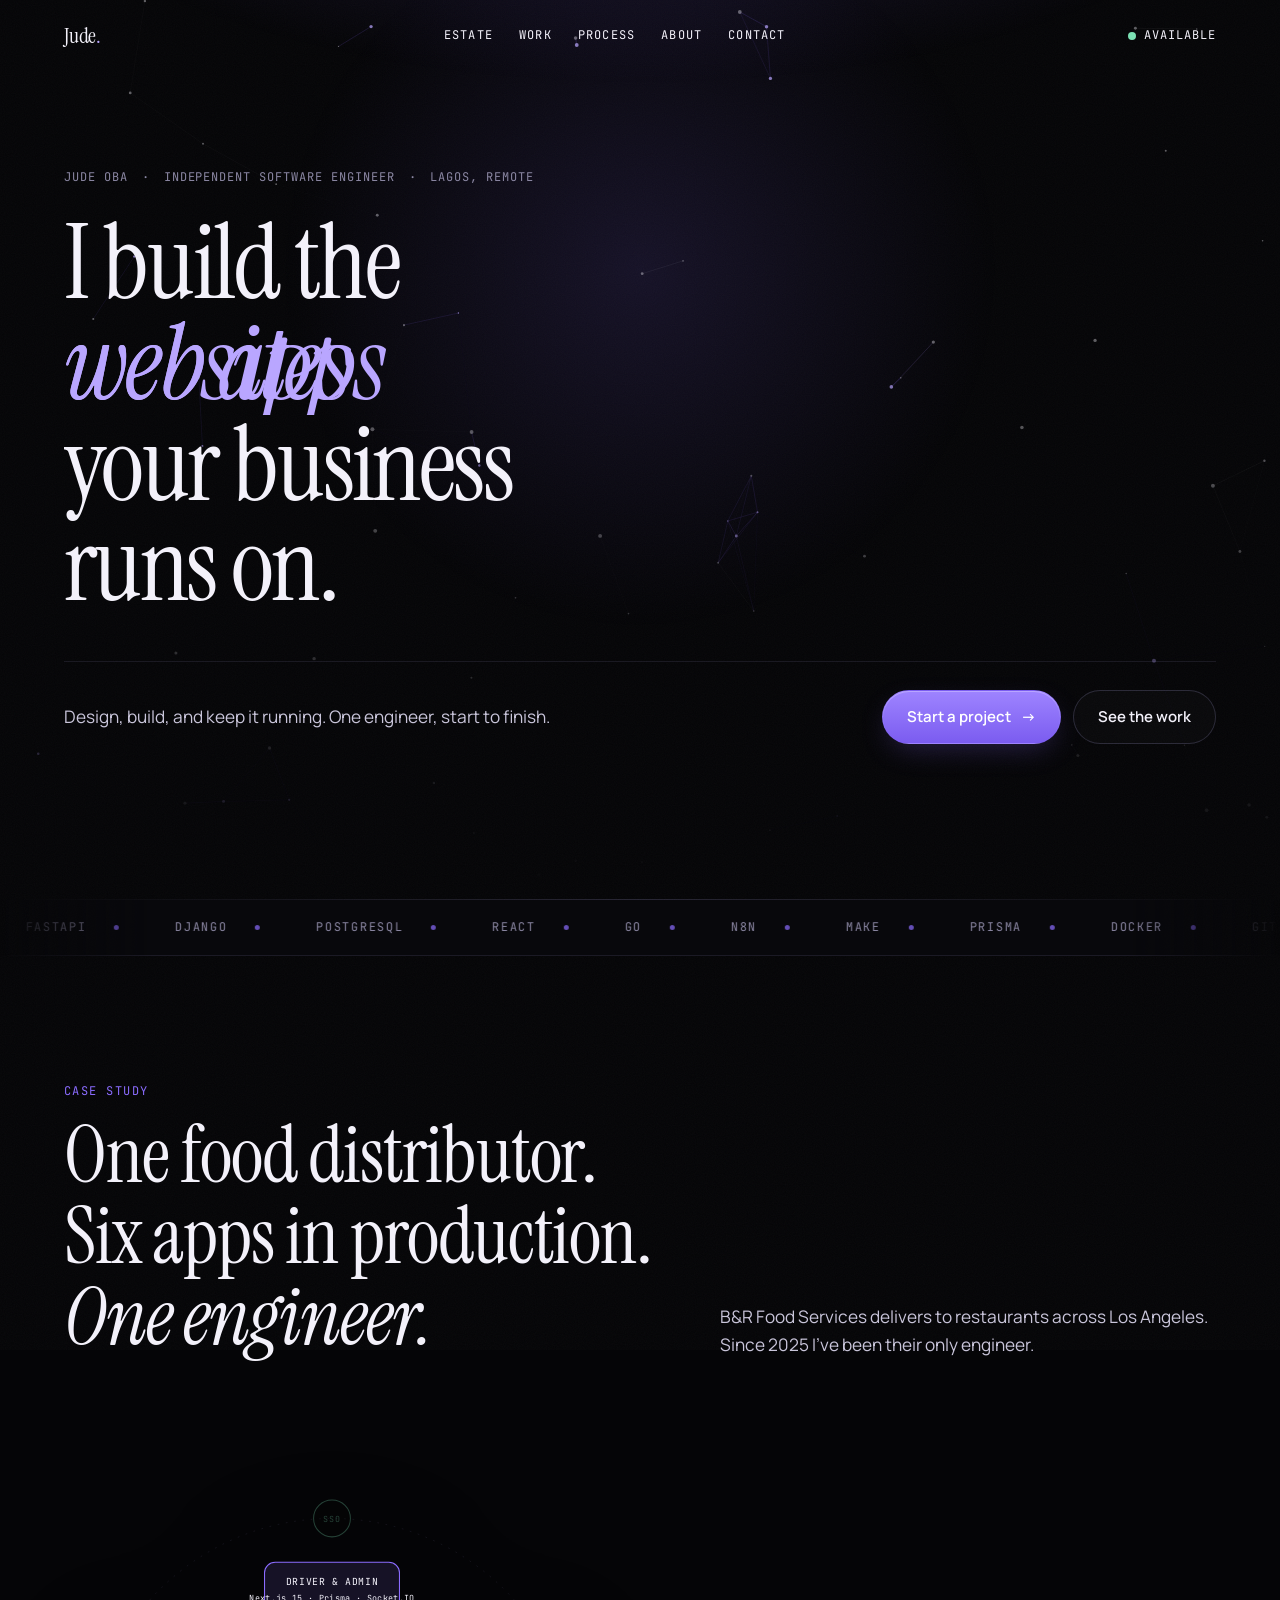
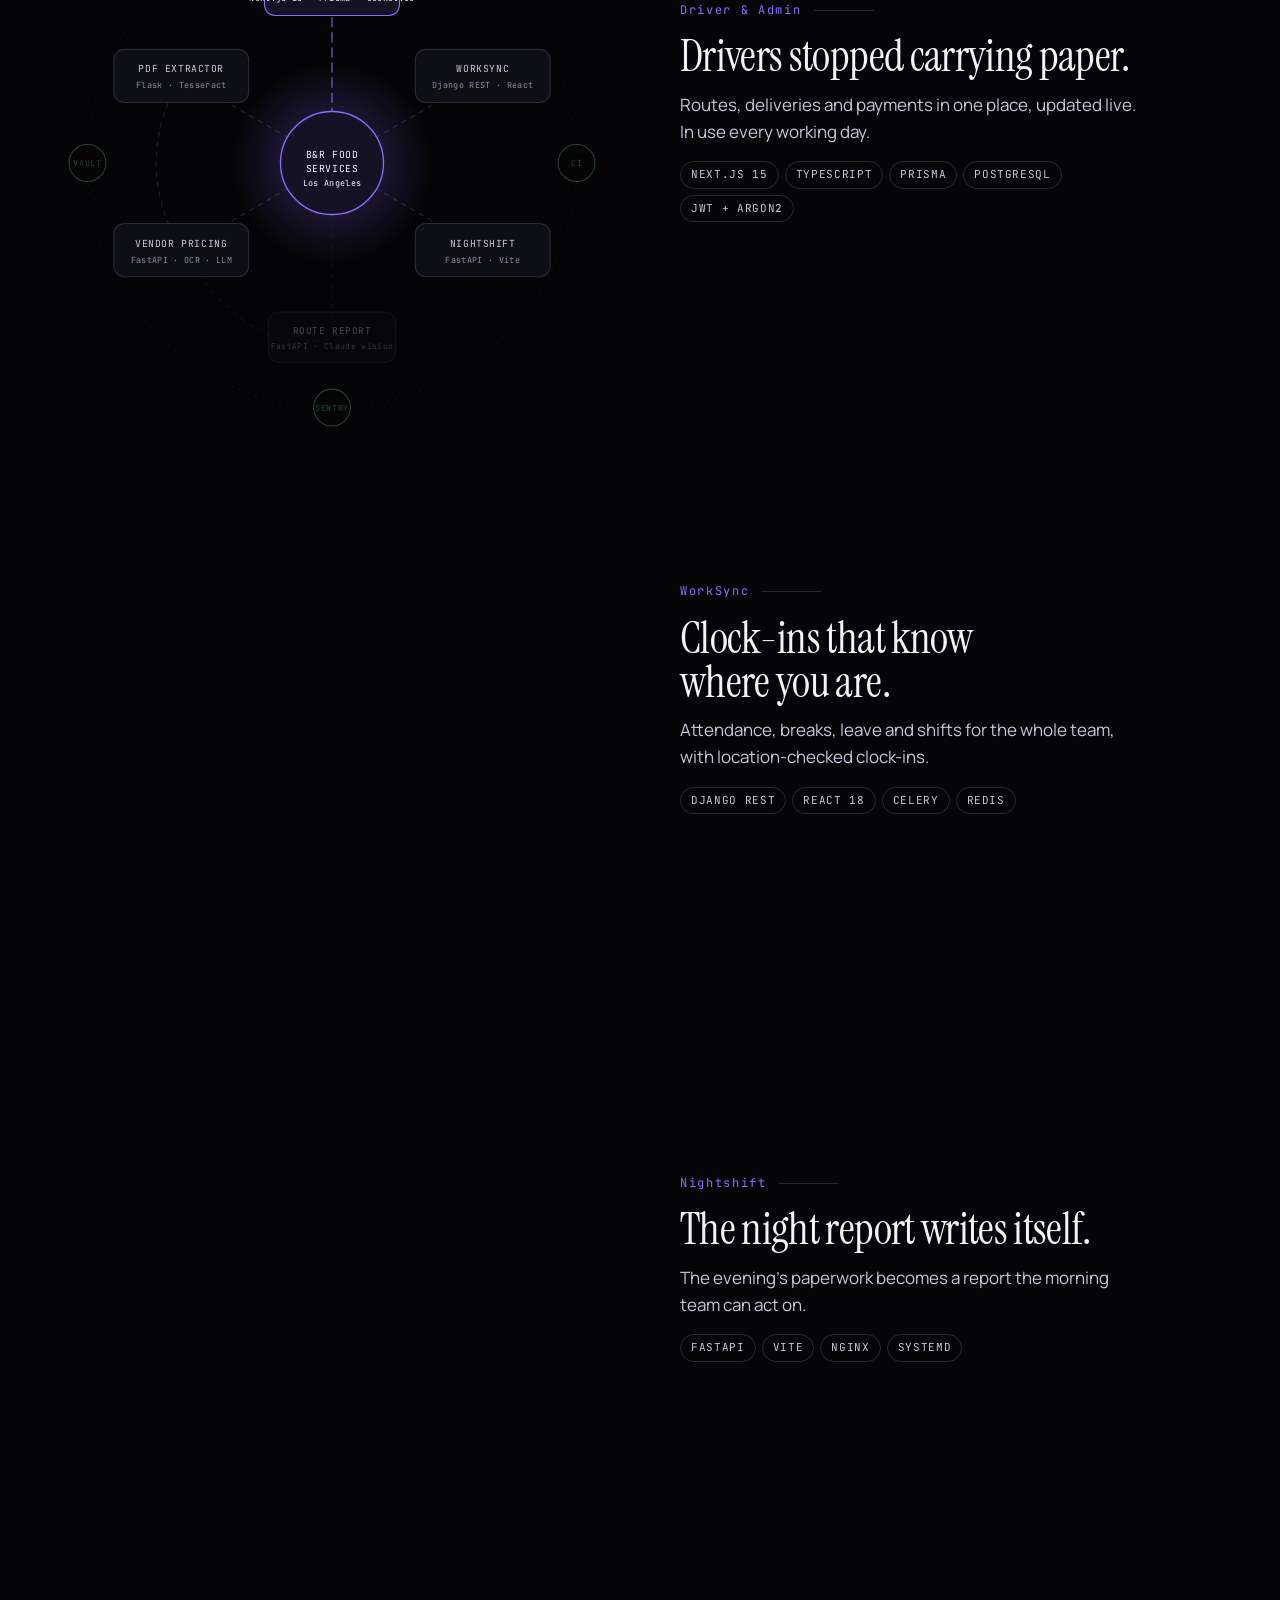
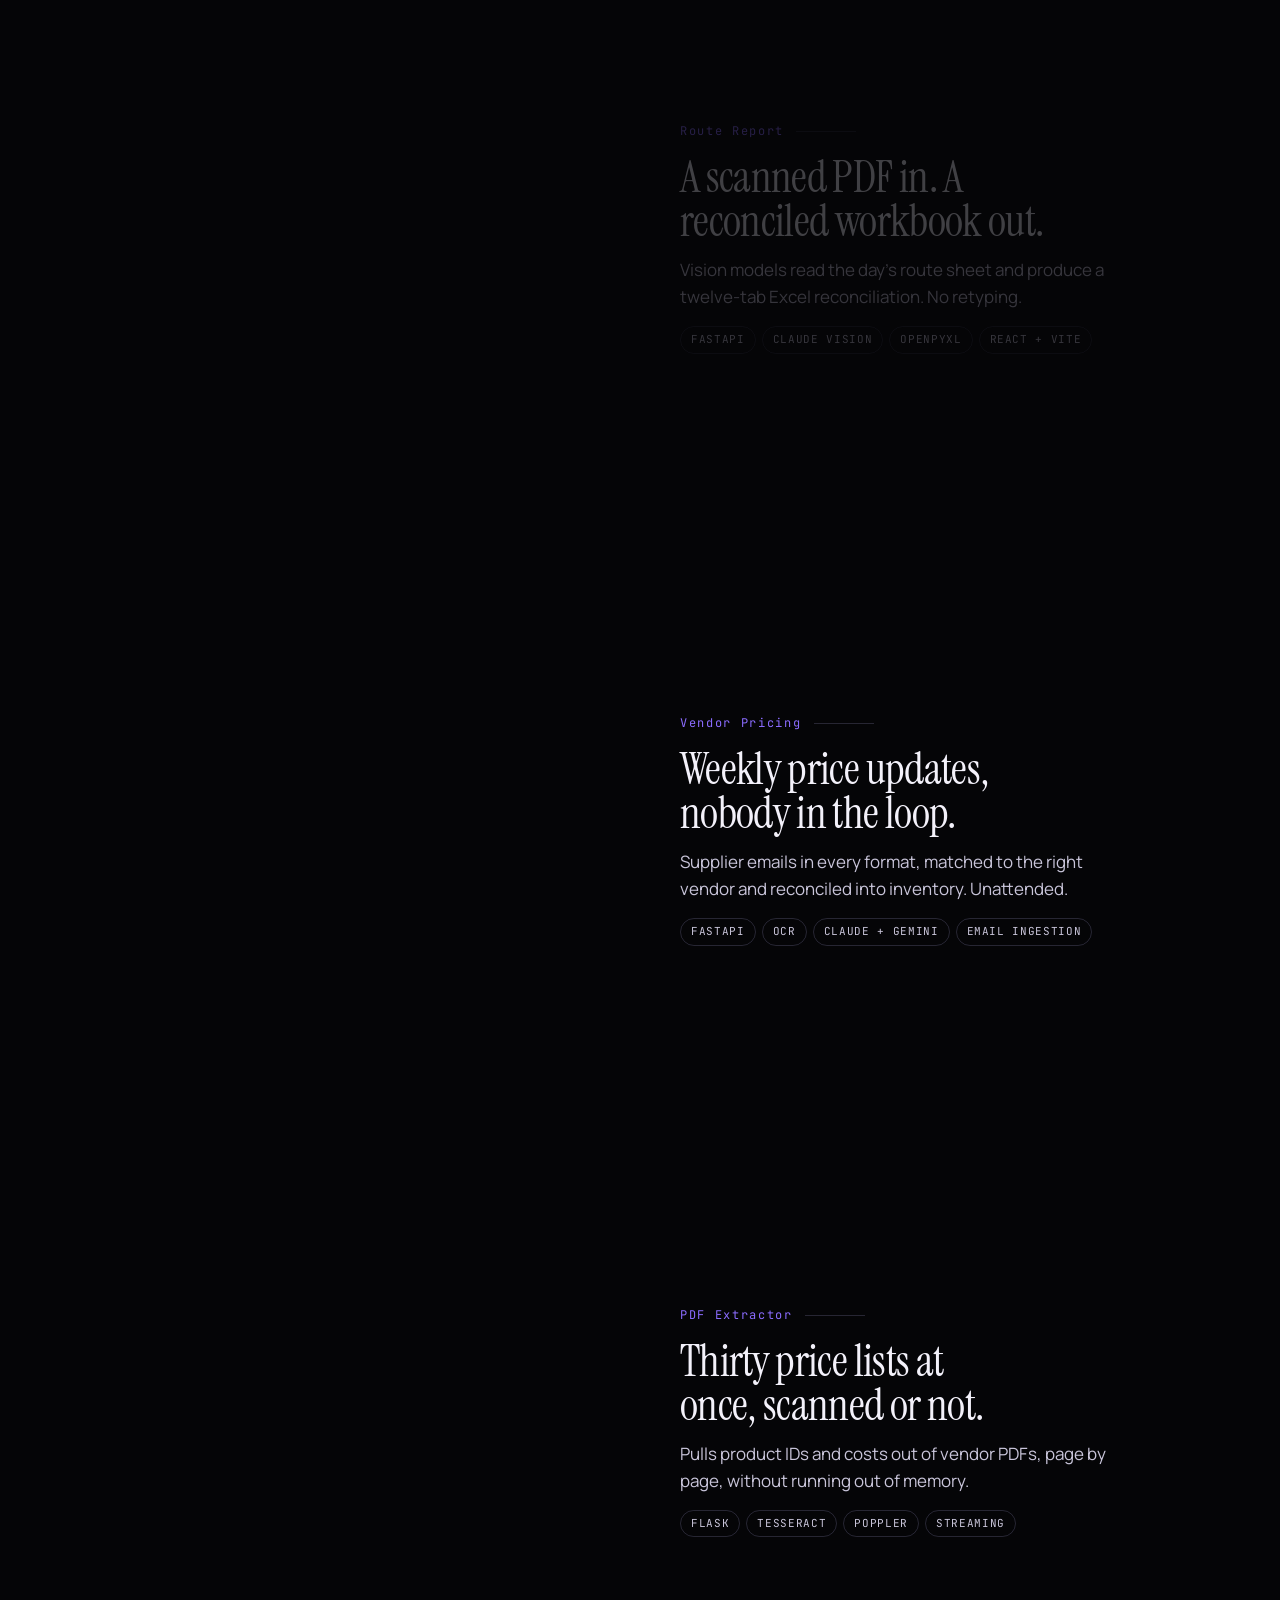
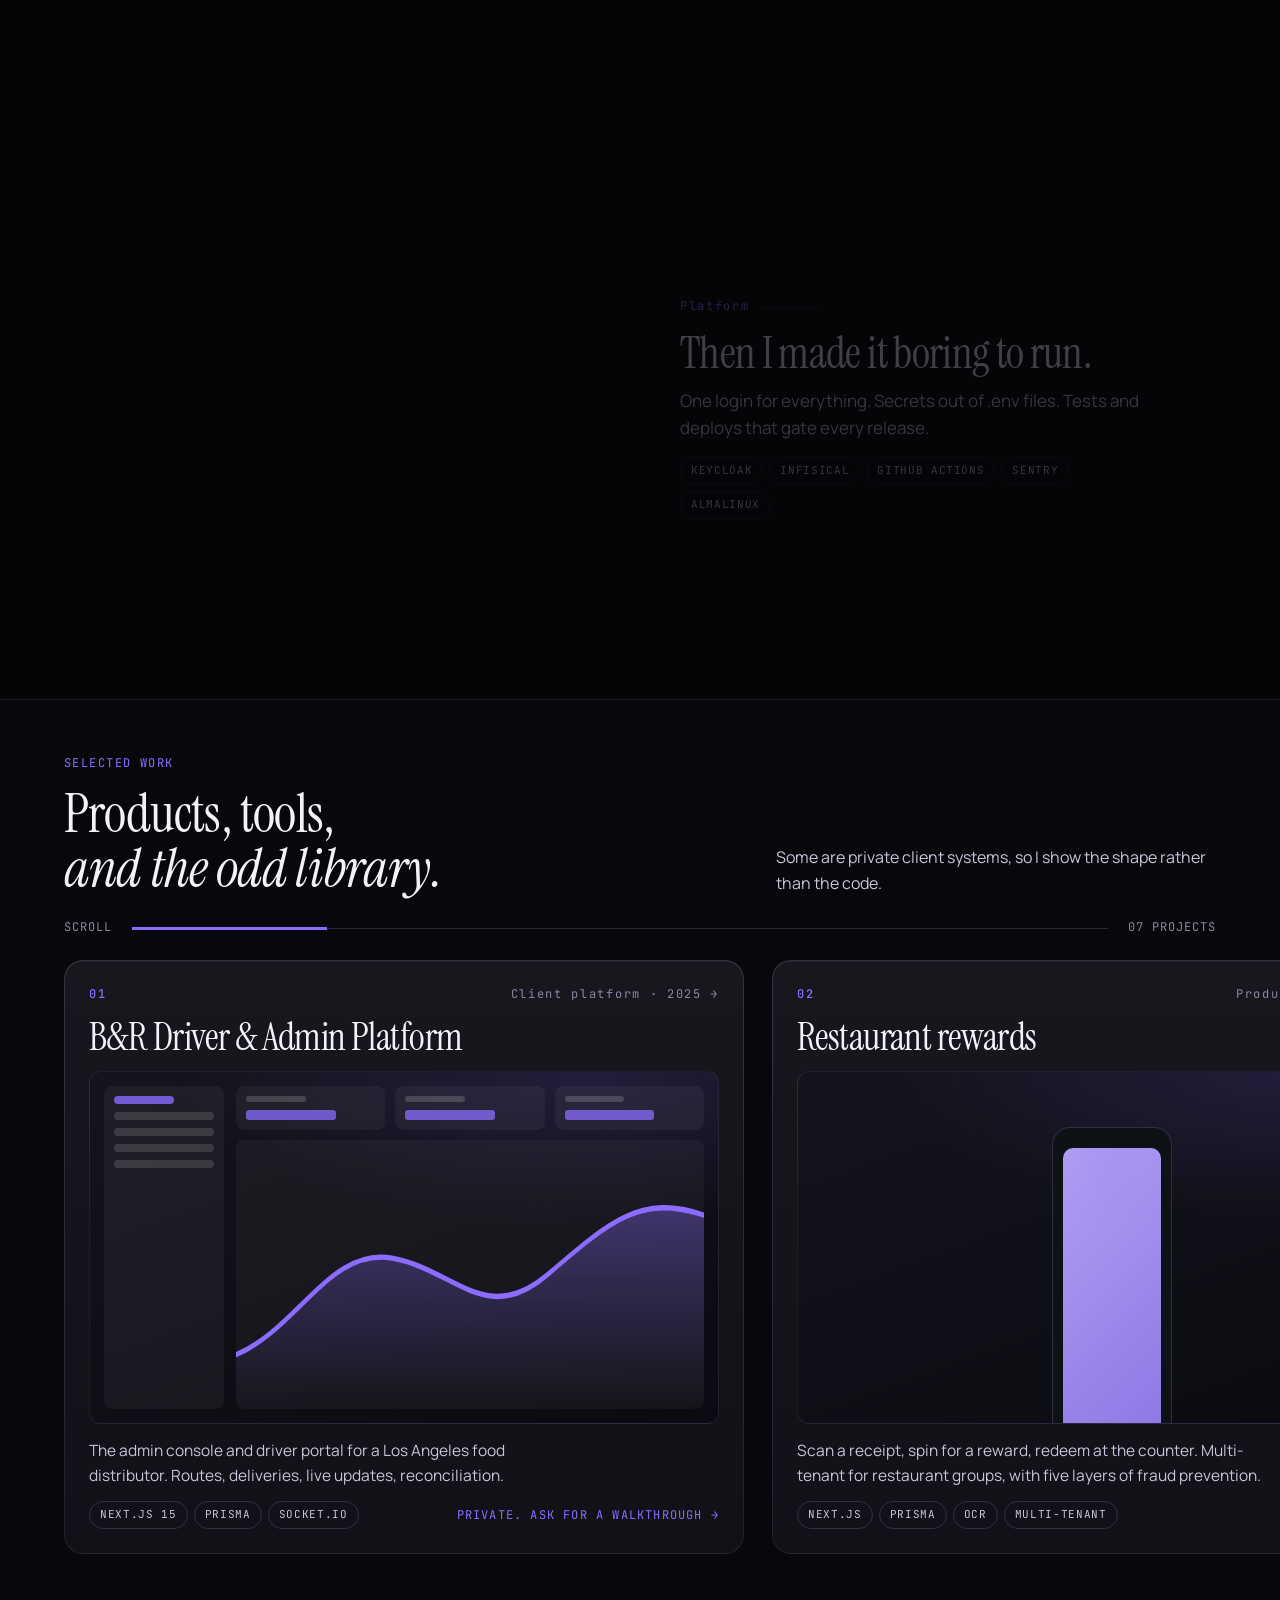
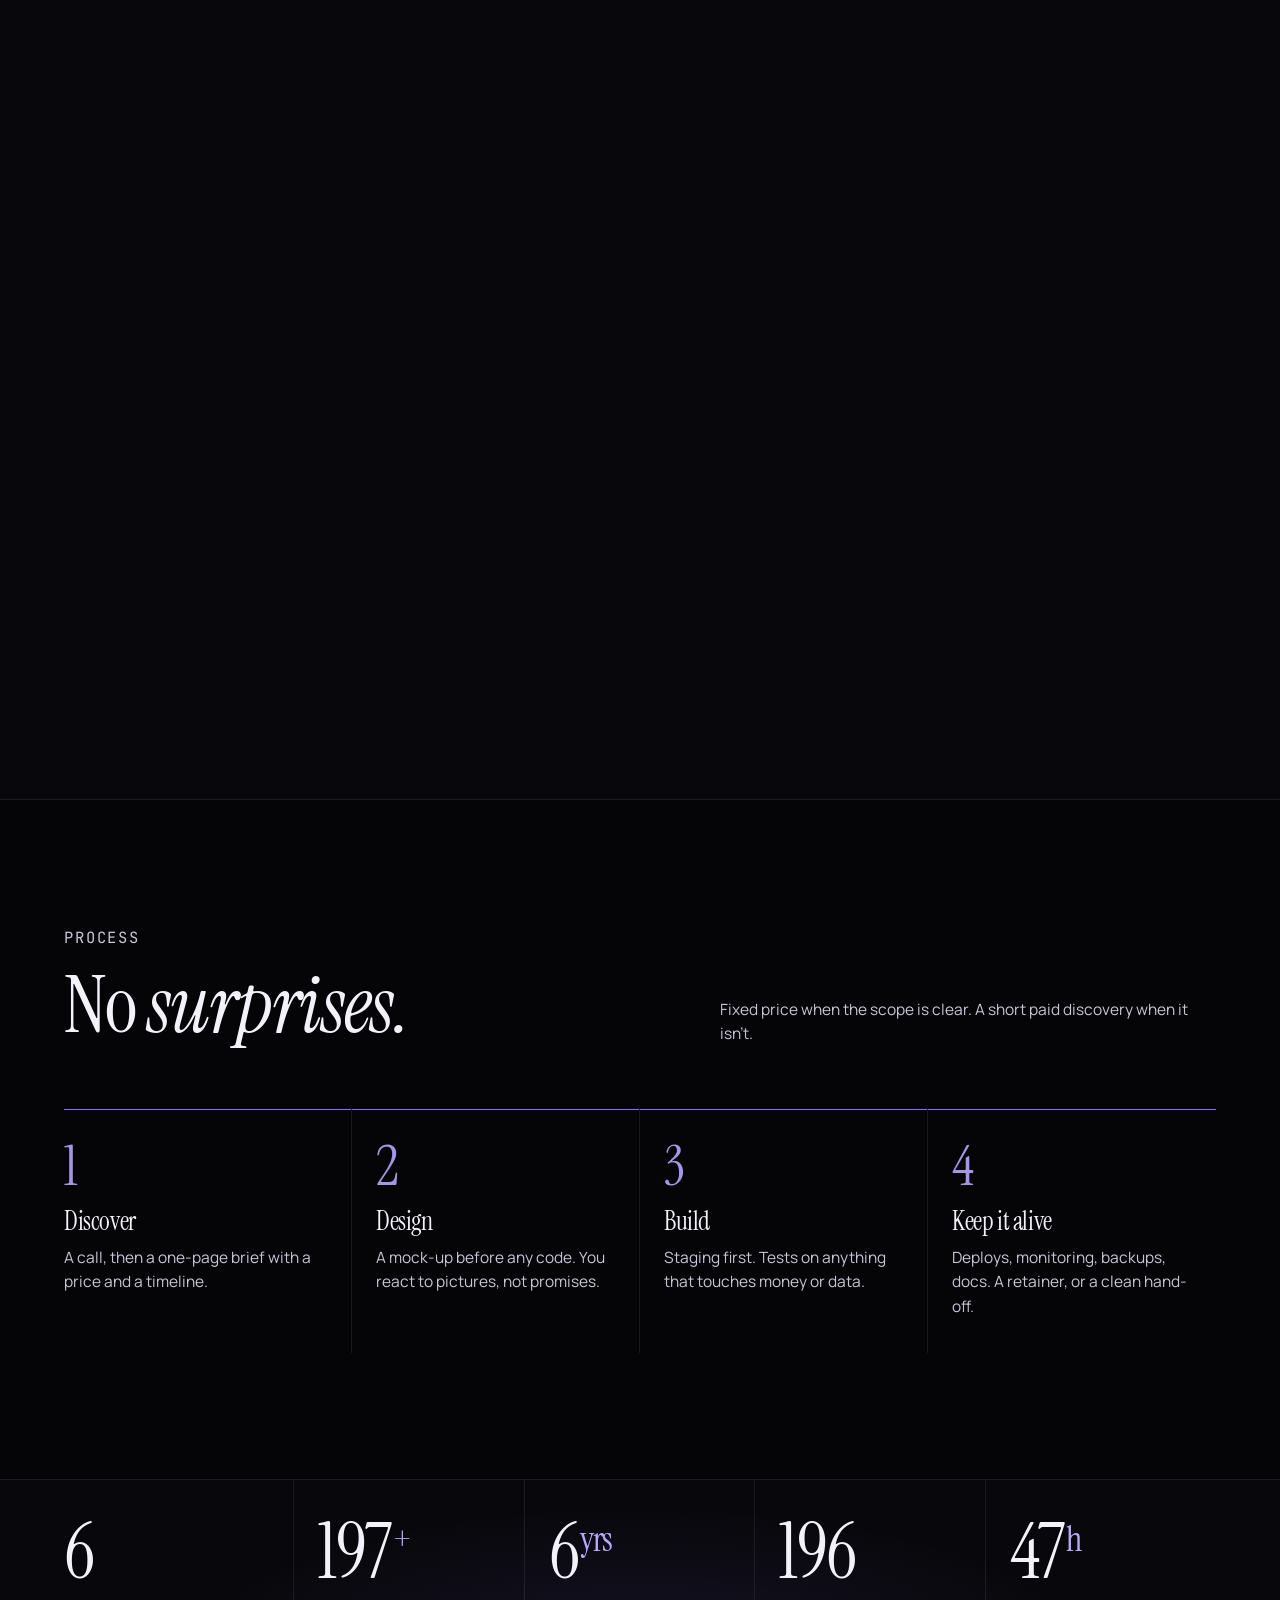
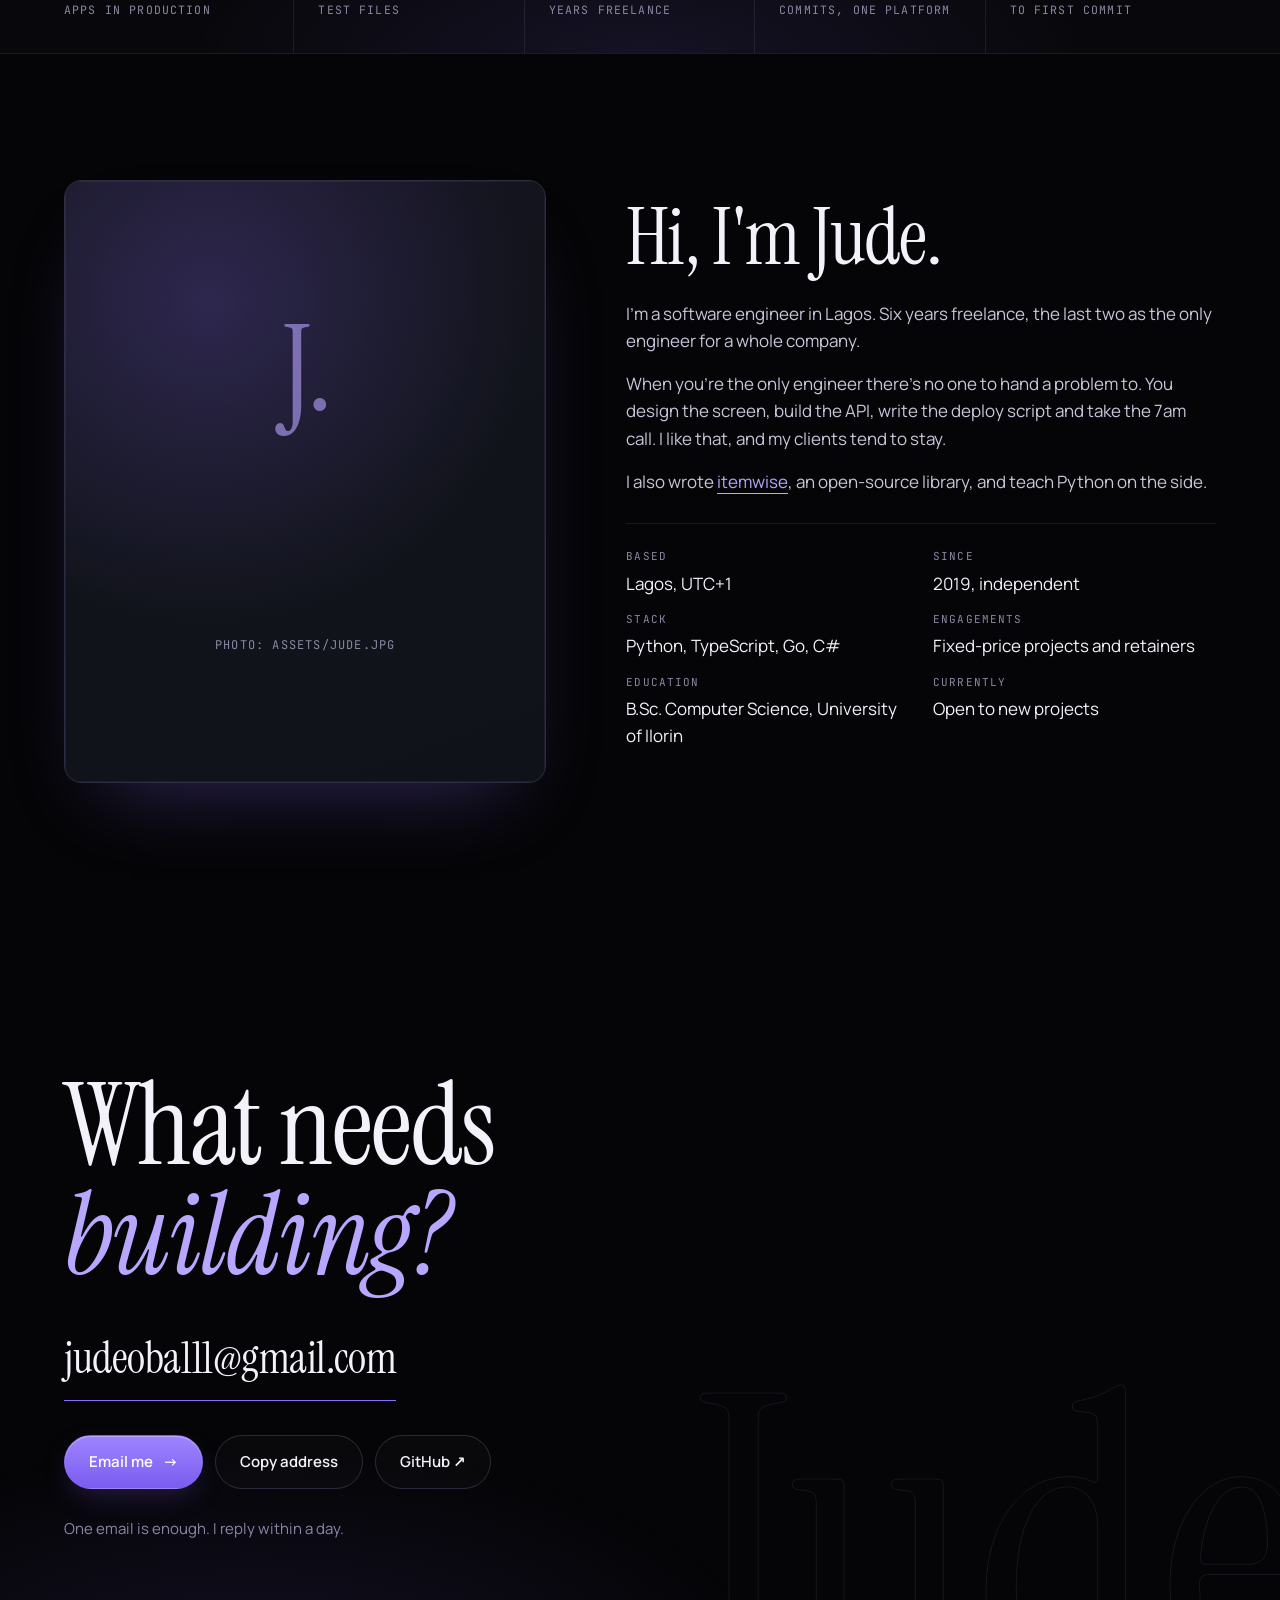
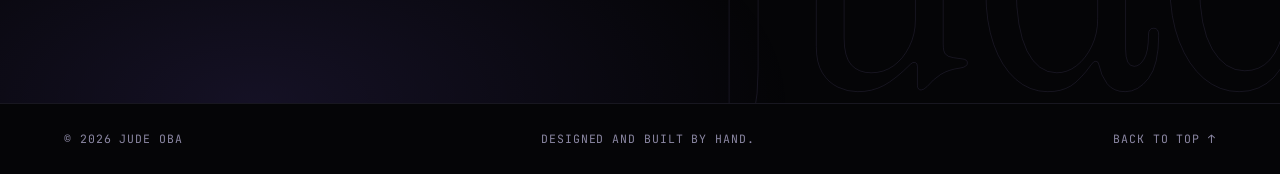
==== commit 3212e226: "Add 3D Modeling Service concept demo (three.js scroll story) and link it from Work" ====
--- a/index.html
+++ b/index.html
@@ -260,6 +260,13 @@
       </article>
 
       <article class="card">
+        <div class="idx"><b>07</b><span>Concept · pitch</span></div>
+        <h3>3D Modeling Service</h3>
+        <div class="frame"><div class="ui" style="grid-template-columns:1fr;place-items:center"><div style="width:78%;text-align:center"><div style="font-family:var(--serif);font-size:clamp(20px,2.6vw,30px);color:var(--ink);line-height:1.1">The model loads as a <span style="color:var(--accent-2);font-style:italic">drawing,</span><br>then becomes the render.</div><div class="mono" style="margin-top:14px">three.js · gsap · scroll-scrubbed</div></div></div></div>
+        <p class="desc">An unsolicited concept for a US 3D-modeling studio. One glTF model, scrubbed by scroll: CAD edge pass, PBR render, then an exploded assembly you can isolate part by part. Static site, no build step.</p>
+        <div class="foot"><div class="tags"><span class="tag">Three.js r186</span><span class="tag">GSAP</span><span class="tag">WebGL</span></div><a href="demos/3dms/" target="_blank" rel="noopener">Open the demo ↗</a></div>
+      </article>
+      <article class="card">
         <div class="idx"><b>06</b><span>Agency site · design system</span></div>
         <h3>CreonTek</h3>
         <div class="frame"><div class="ui" style="grid-template-columns:1fr;place-items:center"><div style="width:70%;font-family:var(--serif);font-size:clamp(22px,3vw,34px);color:var(--ink);text-align:center;line-height:1.1">Websites. Apps. Automations.<br><span style="color:var(--accent-2);font-style:italic">Built as one system.</span></div></div></div>
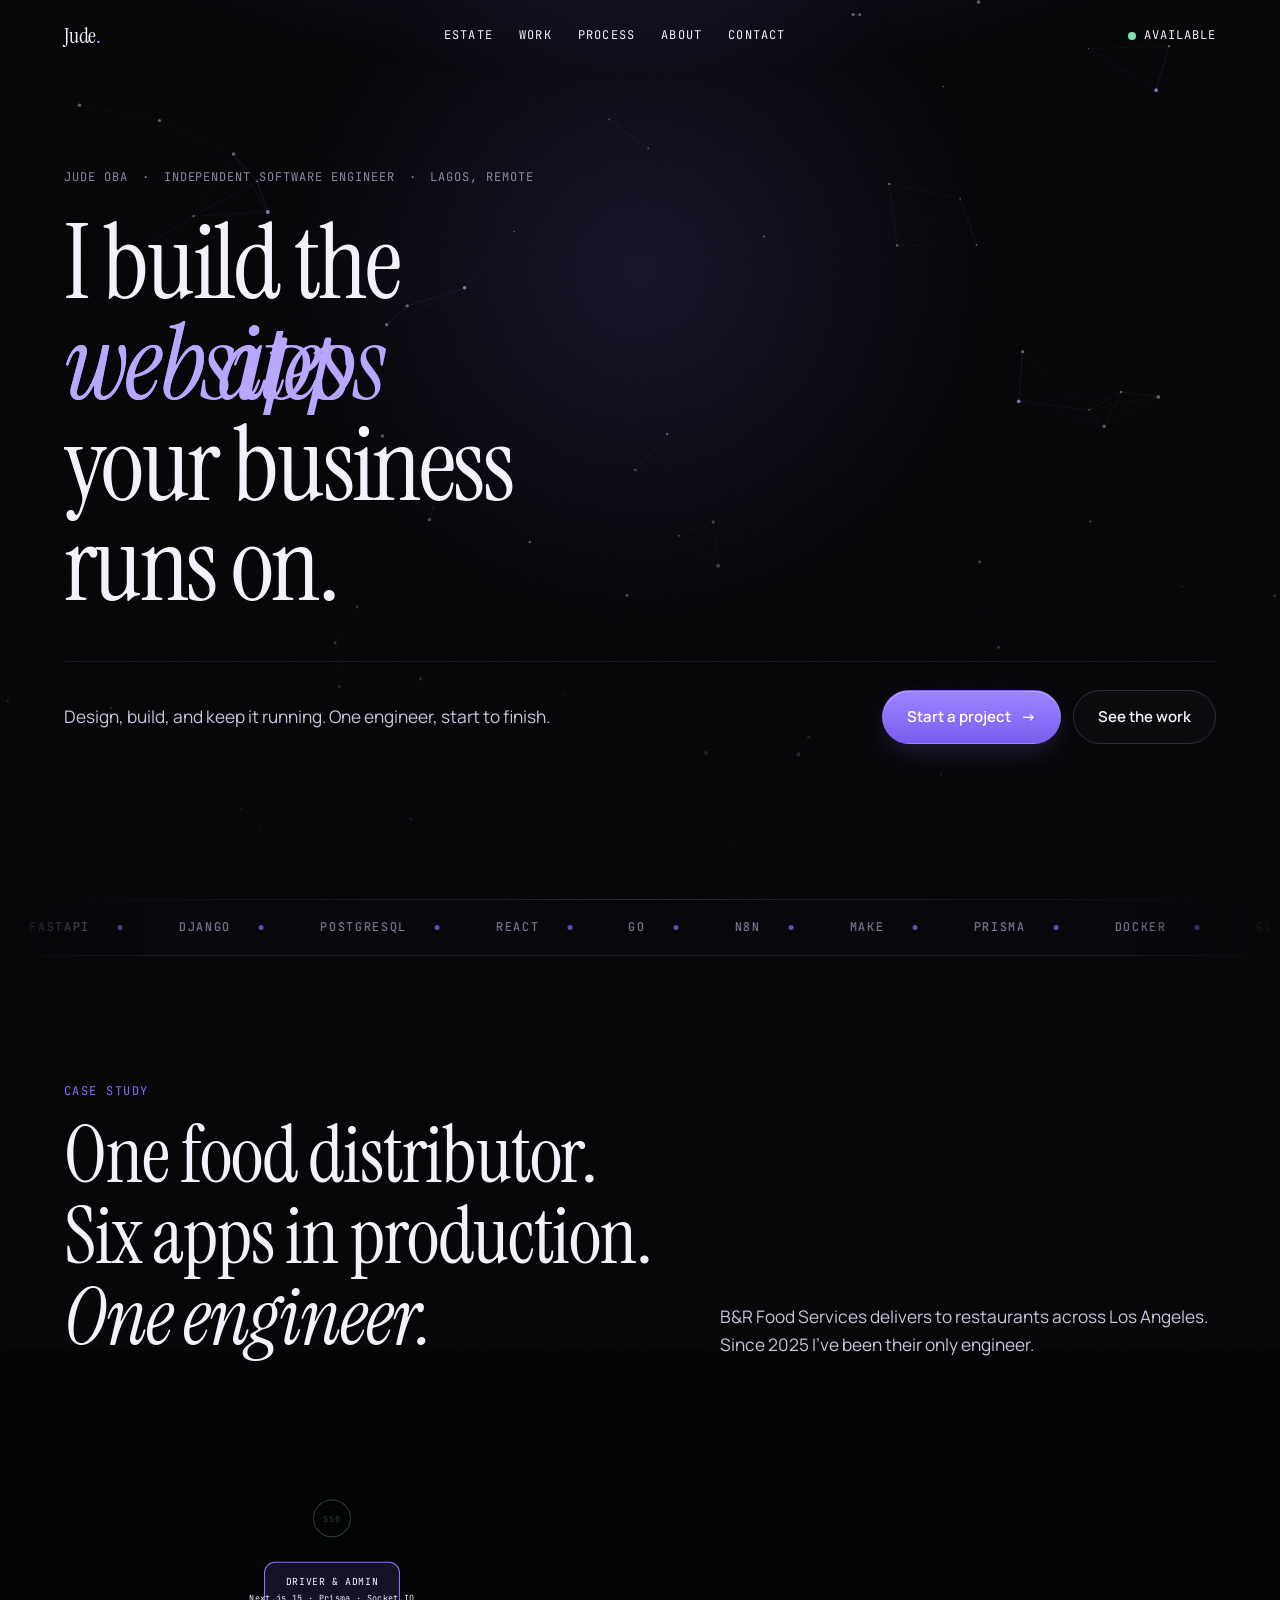
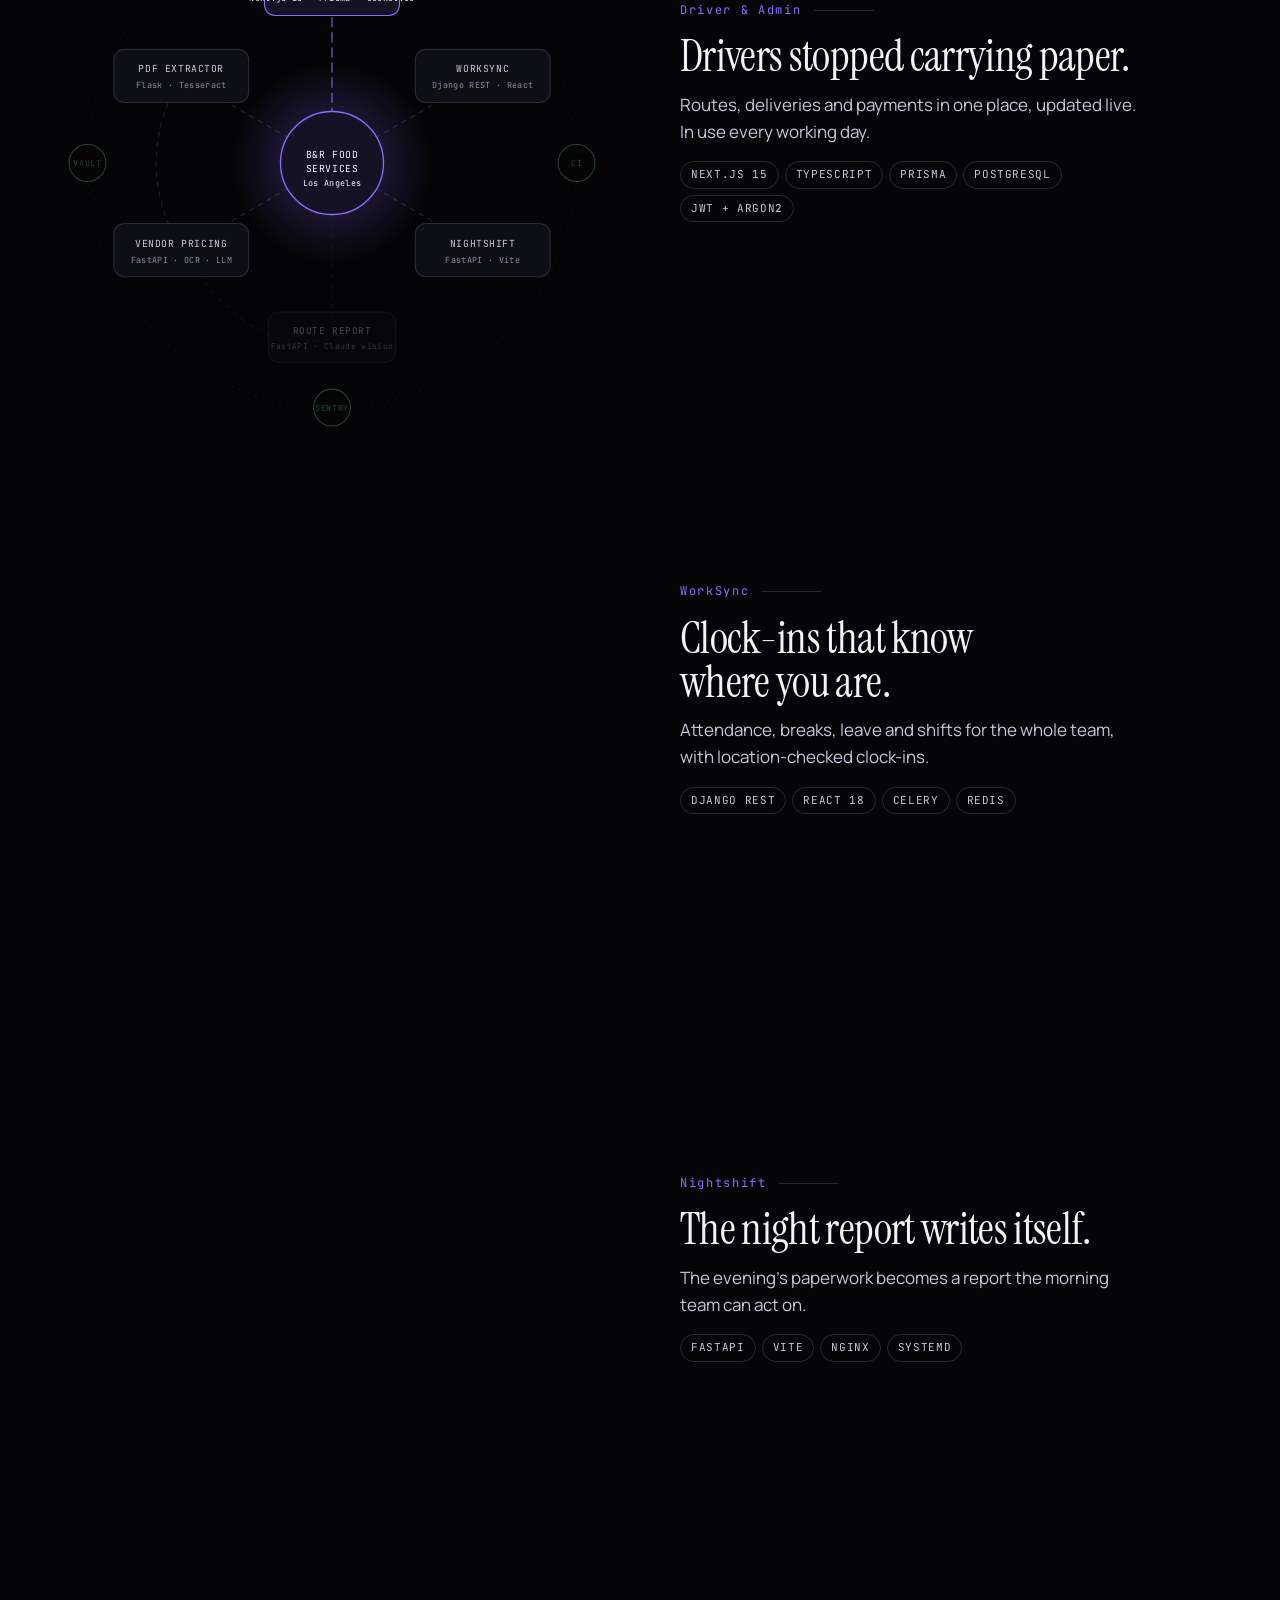
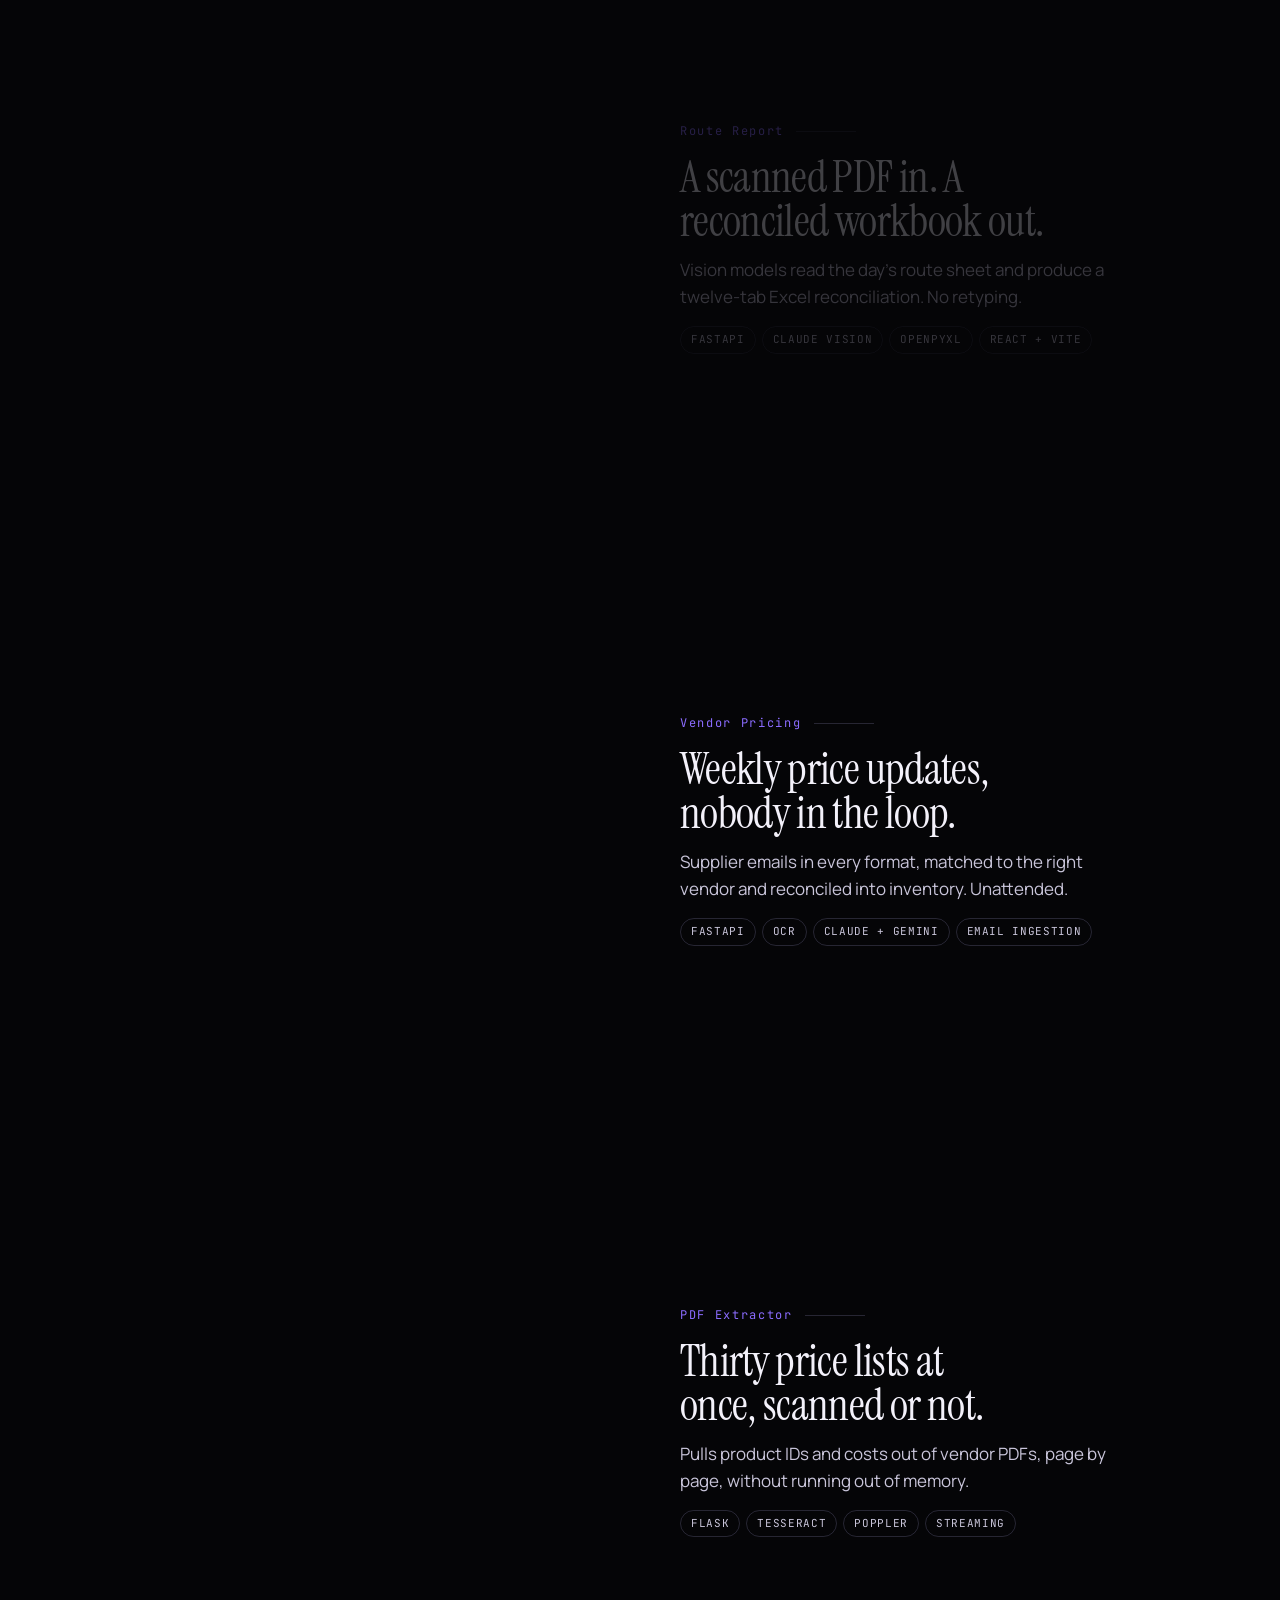
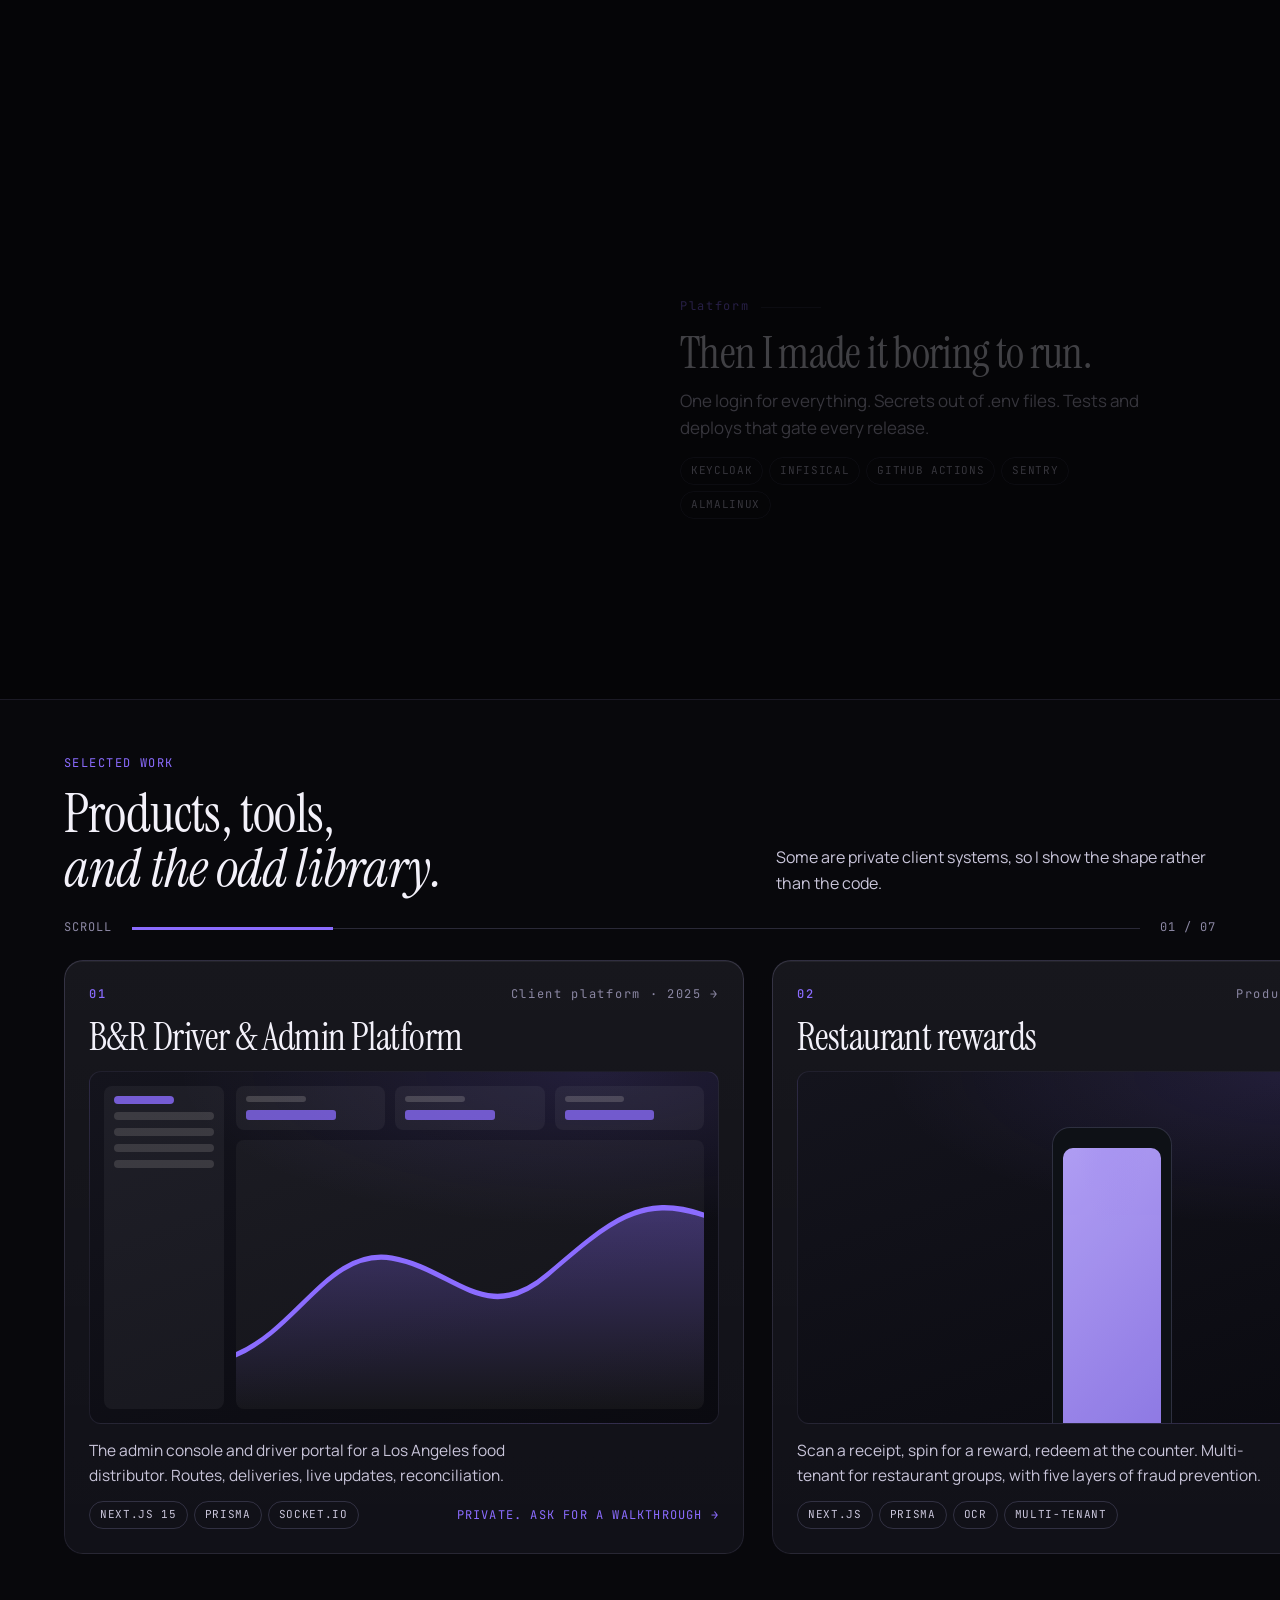
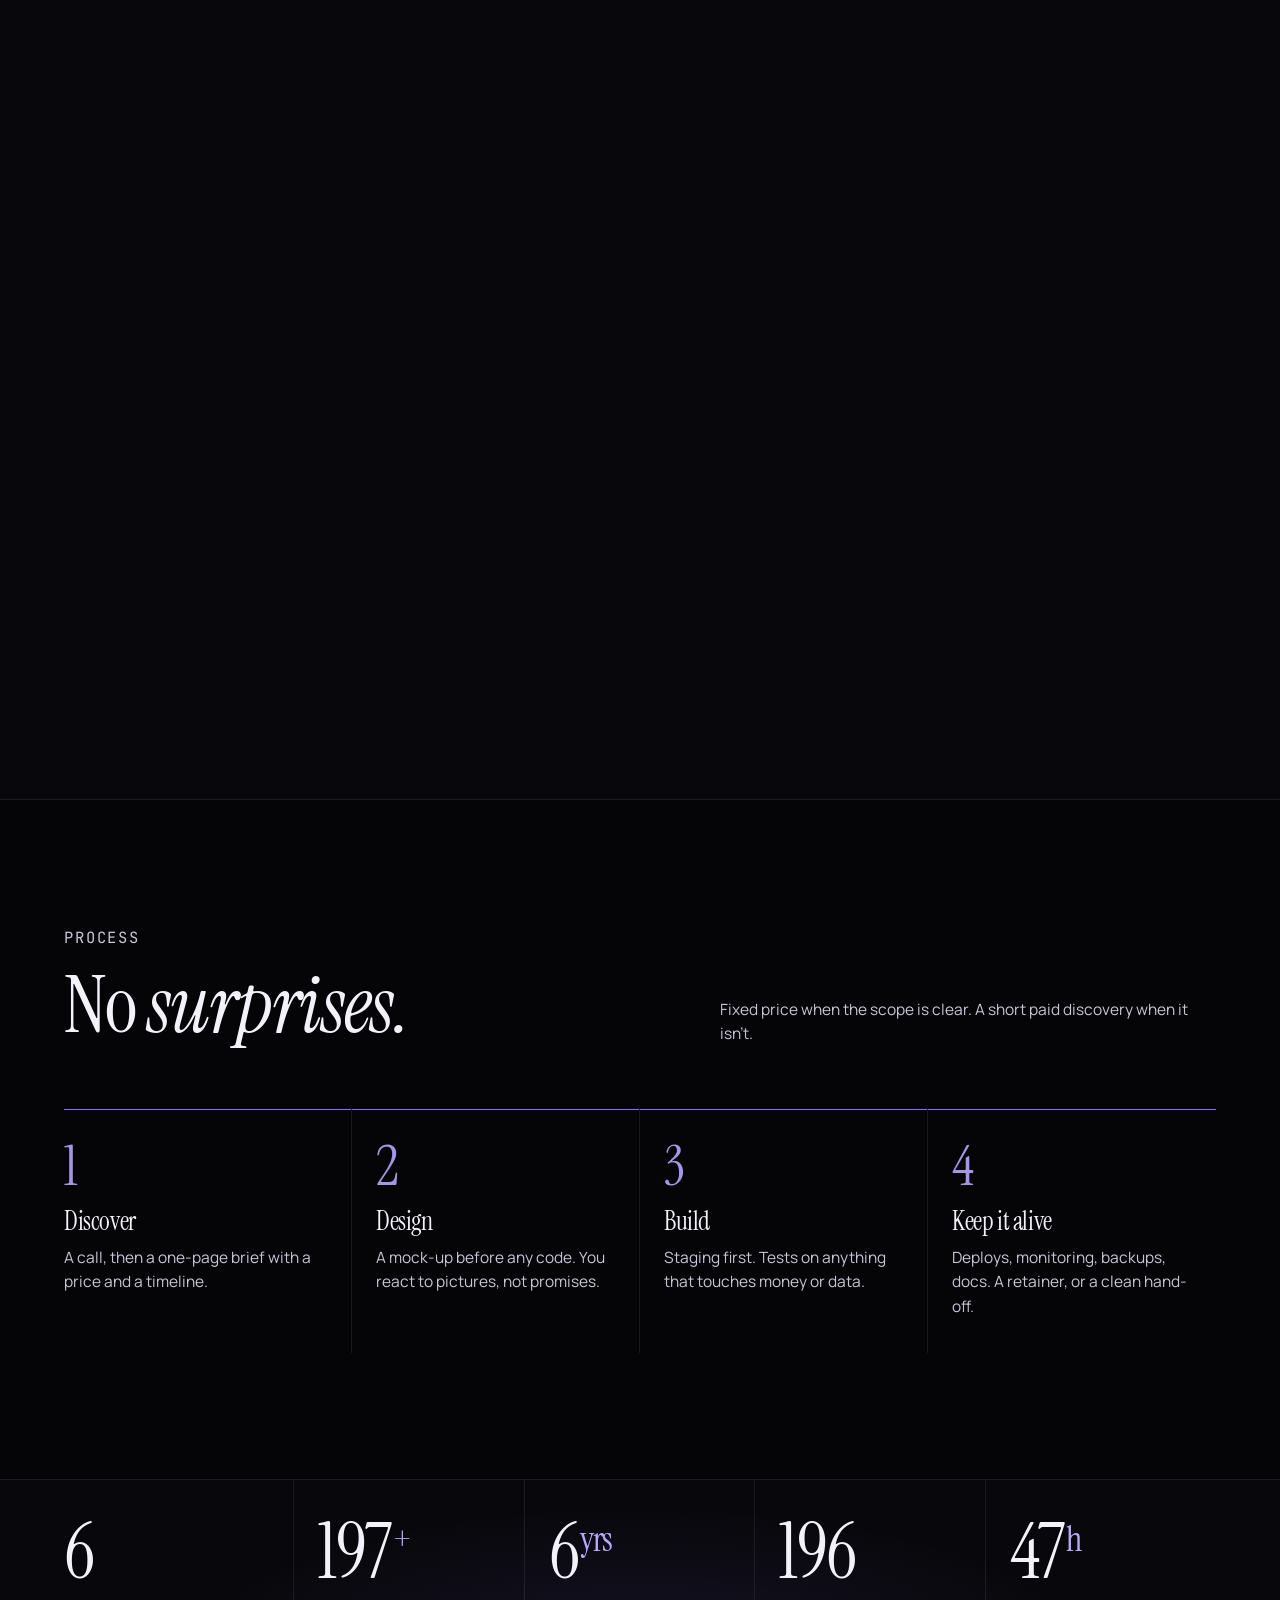
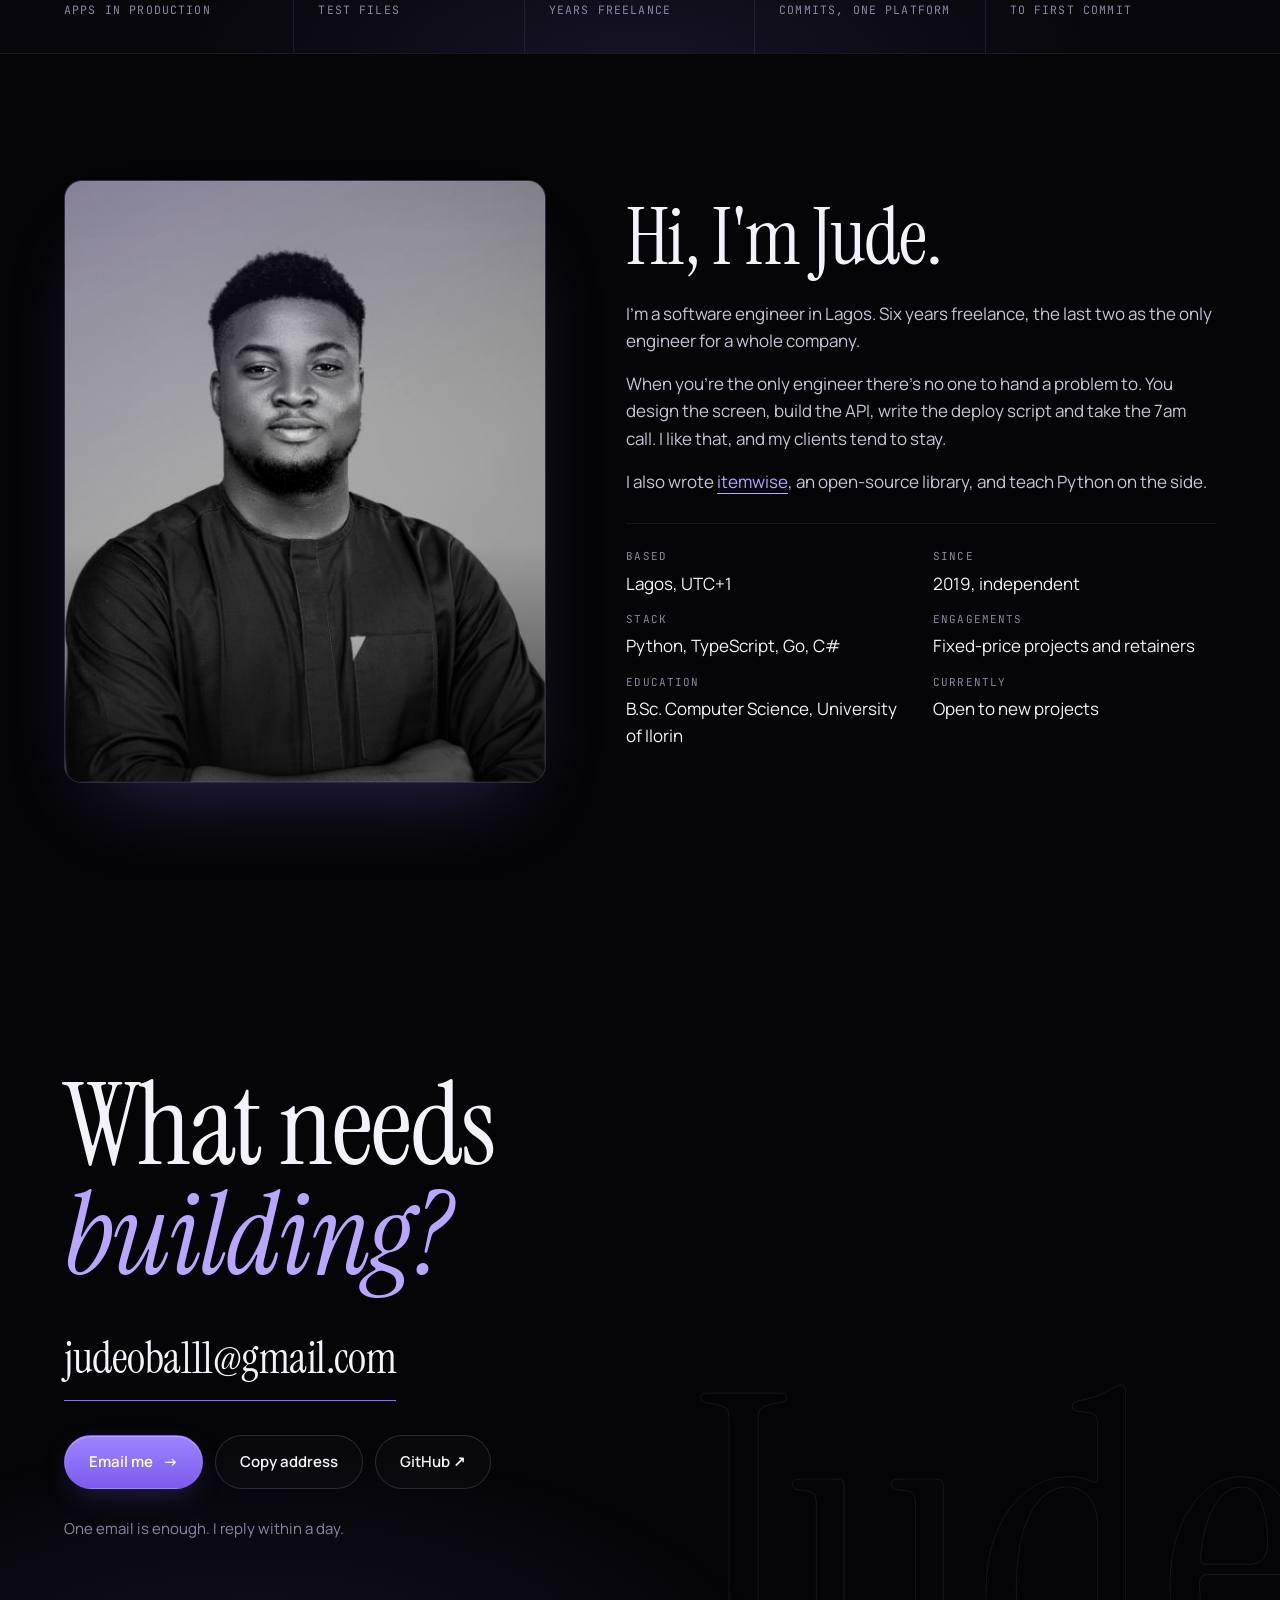
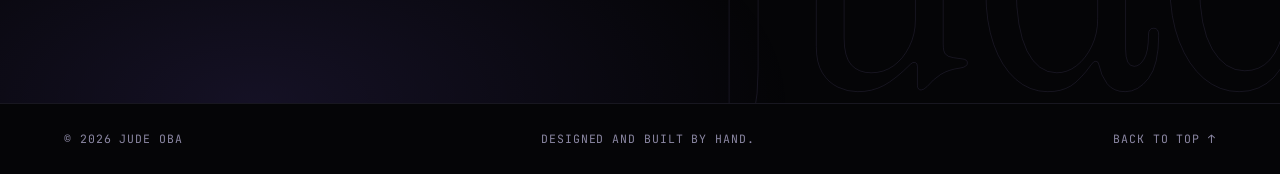
==== commit fa0e34ec: "Add portrait to About, graded to the palette Co-Authored-By: Claude Opus 5 <noreply@anthropic.com> C" ====
--- a/index.html
+++ b/index.html
@@ -315,8 +315,7 @@
   <div class="wrap">
     <div class="grid">
       <div class="photo" data-reveal>
-        <!-- Drop your photo at assets/jude.jpg and remove the placeholder div below -->
-        <div class="ph"><b>J.</b><span>Photo: assets/jude.jpg</span></div>
+        <img src="assets/Jude.jpeg" alt="Jude Oba" width="640" height="640" loading="lazy" decoding="async">
       </div>
       <div>
         <h2 data-reveal>Hi, I'm Jude.</h2>
--- a/styles.css
+++ b/styles.css
@@ -255,10 +255,10 @@
 /* ---------- about ---------- */
 .about .grid{display:grid;grid-template-columns:minmax(0,.9fr) minmax(0,1.1fr);gap:40px 80px;align-items:center}
 .about .photo{position:relative;aspect-ratio:4/5;border-radius:18px;overflow:hidden;background:var(--surface);border:1px solid var(--line-2);box-shadow:0 40px 80px -40px rgba(139,108,255,.35)}
-.about .photo img{width:100%;height:100%;object-fit:cover}
+.about .photo img{width:100%;height:100%;object-fit:cover;object-position:center;display:block;filter:grayscale(1) contrast(1.06) brightness(.9)}
 .about .photo .ph{position:absolute;inset:0;display:grid;place-items:center;text-align:center;padding:30px;font-family:var(--mono);font-size:12px;letter-spacing:.1em;text-transform:uppercase;color:var(--muted);background:radial-gradient(circle at 30% 20%,rgba(139,108,255,.22),transparent 55%),linear-gradient(160deg,var(--surface-2),#0F1319)}
 .about .photo .ph b{display:block;font-family:var(--serif);font-size:120px;color:var(--accent-2);opacity:.6;text-transform:none;letter-spacing:-.04em;line-height:1;margin-bottom:12px;font-weight:400}
-.about .photo::after{content:"";position:absolute;inset:0;box-shadow:inset 0 0 0 1px rgba(196,186,255,.07);pointer-events:none}
+.about .photo::after{content:"";position:absolute;inset:0;box-shadow:inset 0 0 0 1px rgba(196,186,255,.07);background:linear-gradient(155deg,rgba(139,108,255,.16),transparent 46%),linear-gradient(0deg,rgba(5,5,7,.6),transparent 40%);pointer-events:none}
 .about .bio p+p{margin-top:16px}
 .about .bio{color:var(--ink-2)}
 .about .facts{margin-top:28px;display:grid;grid-template-columns:1fr 1fr;gap:14px 24px;padding-top:24px;border-top:1px solid var(--line)}
